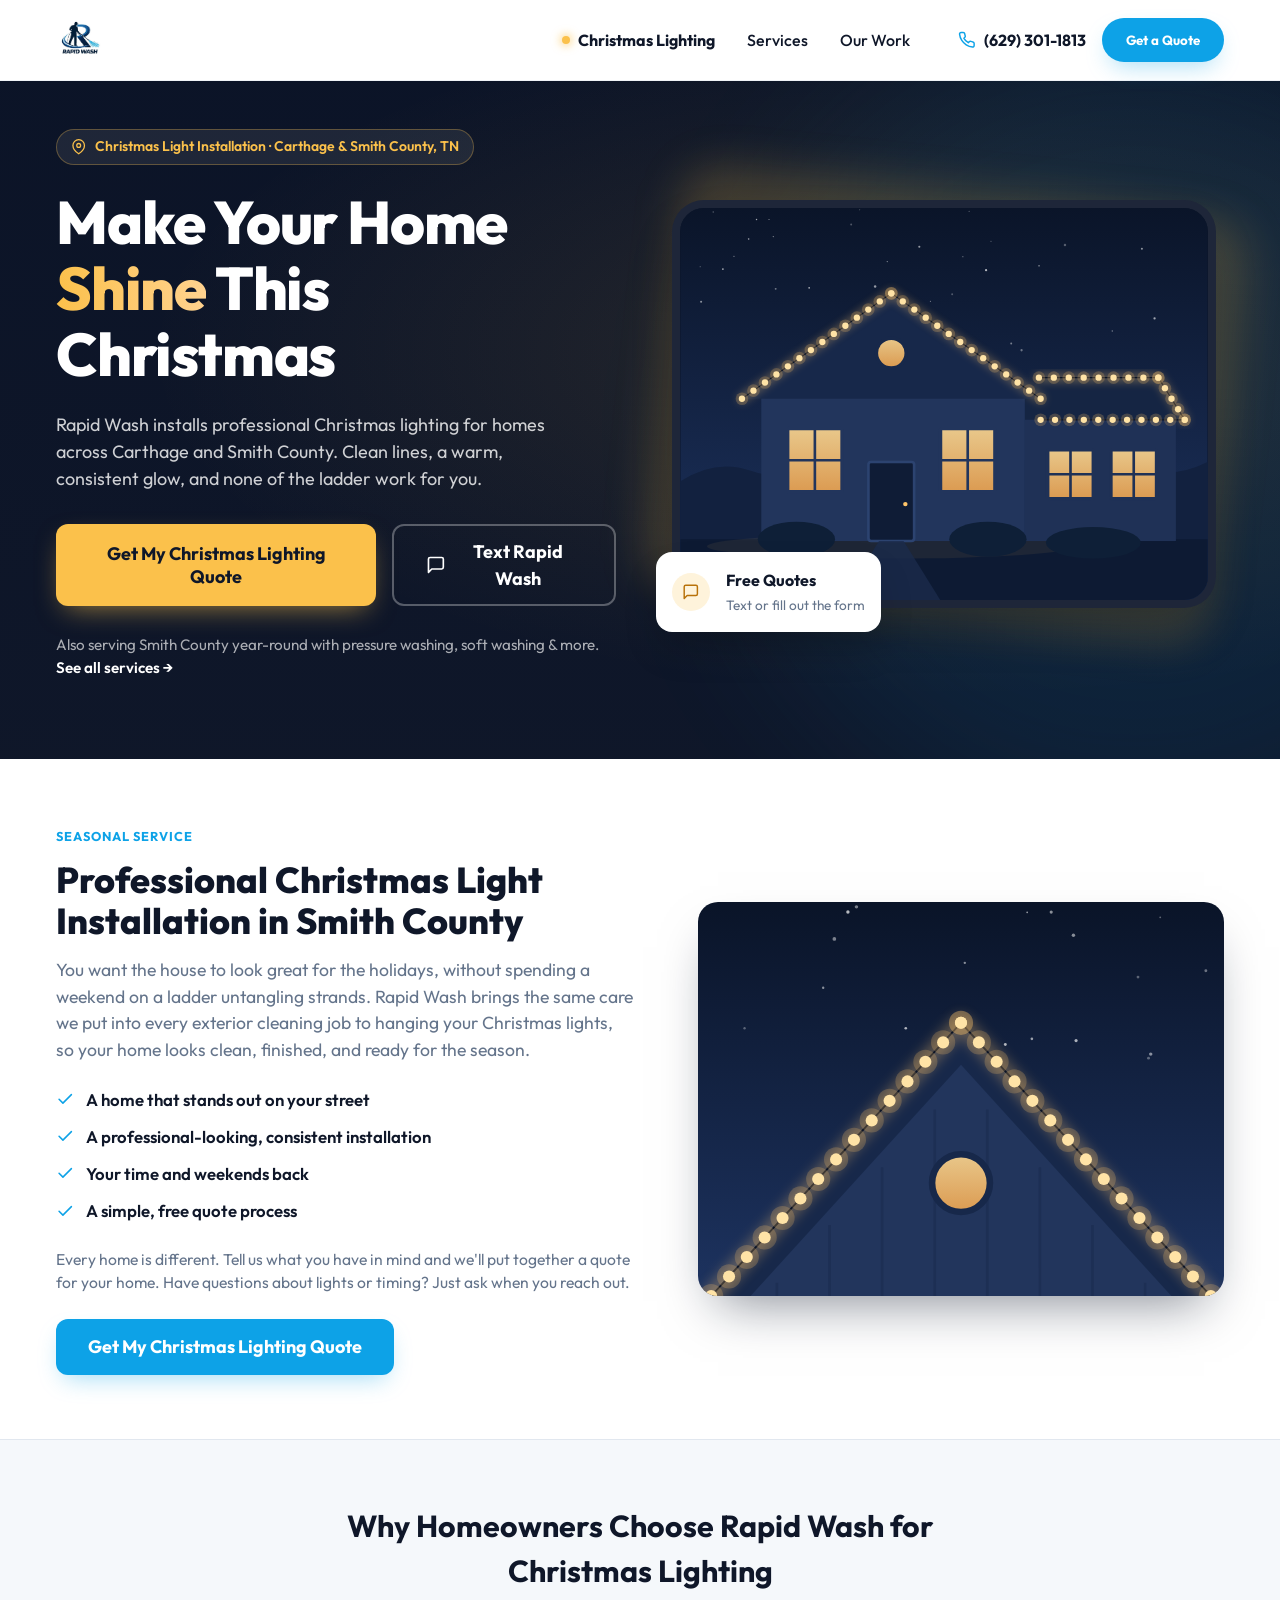
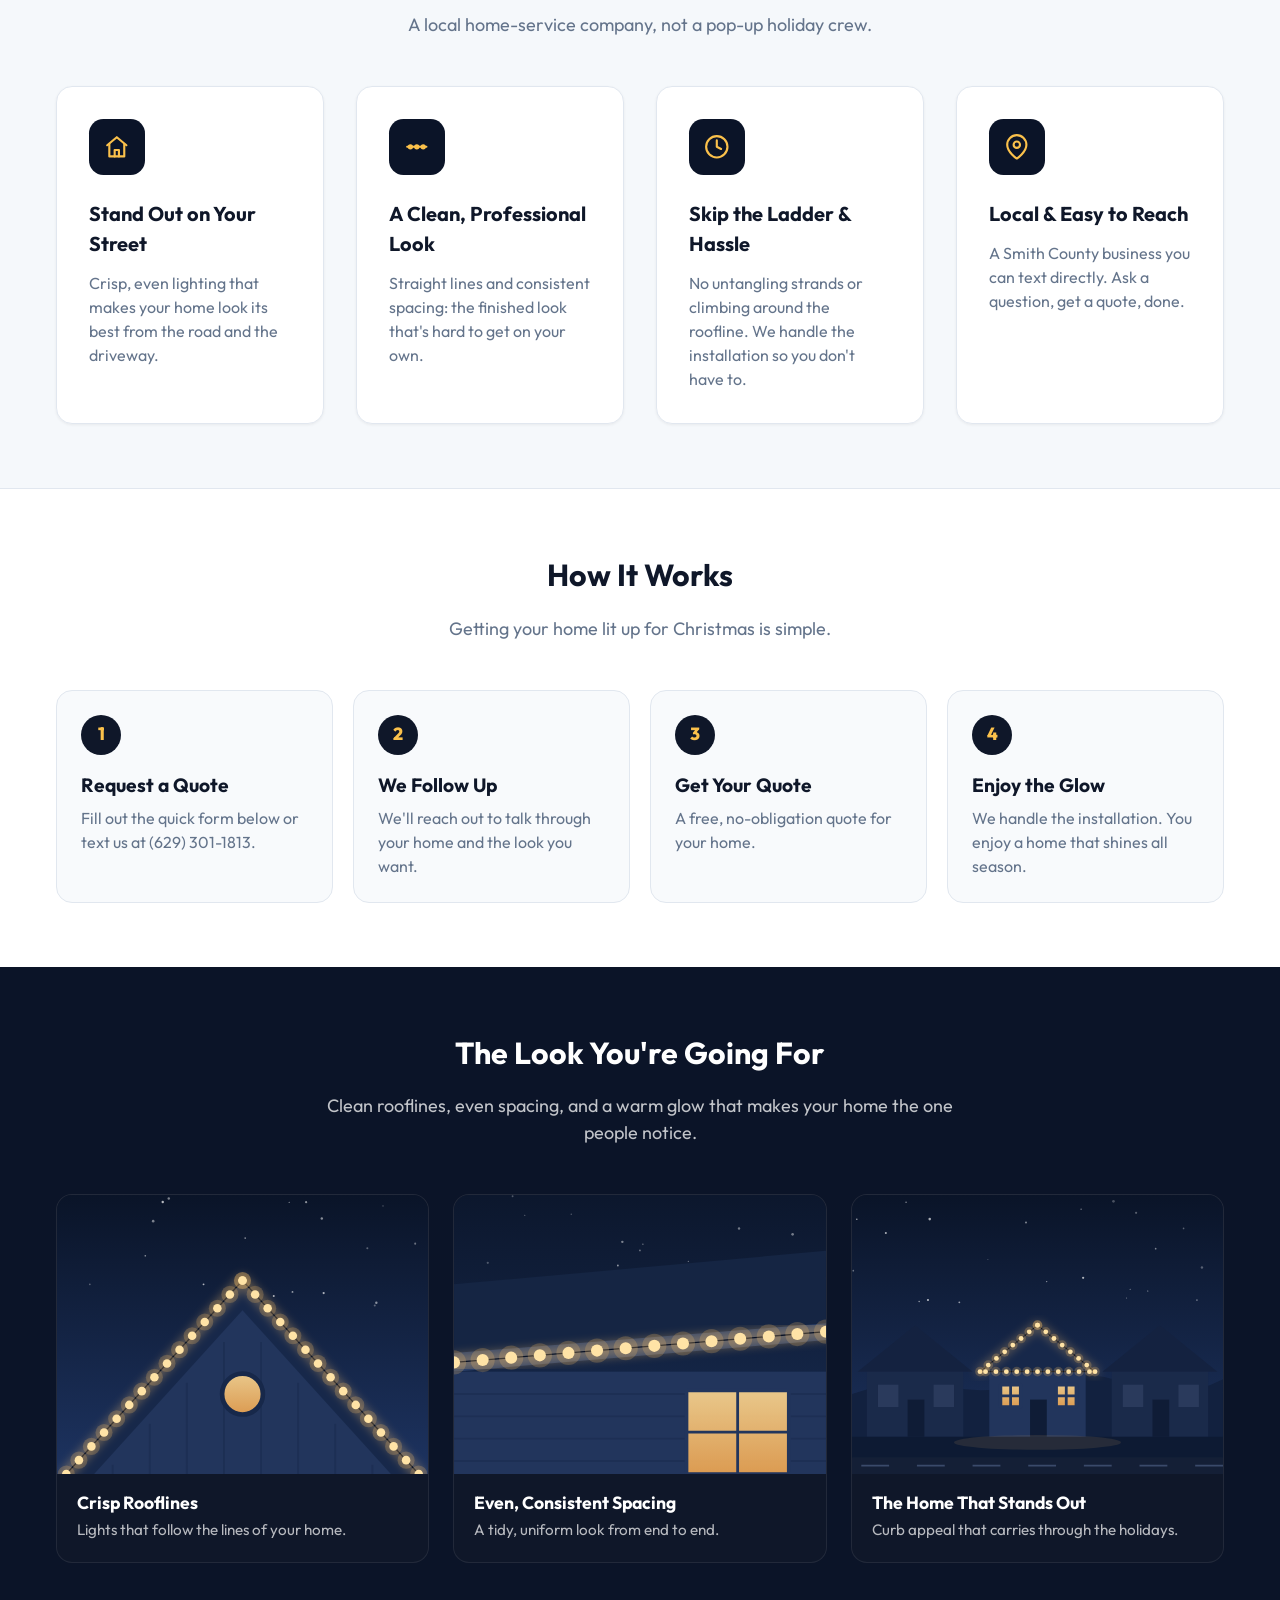
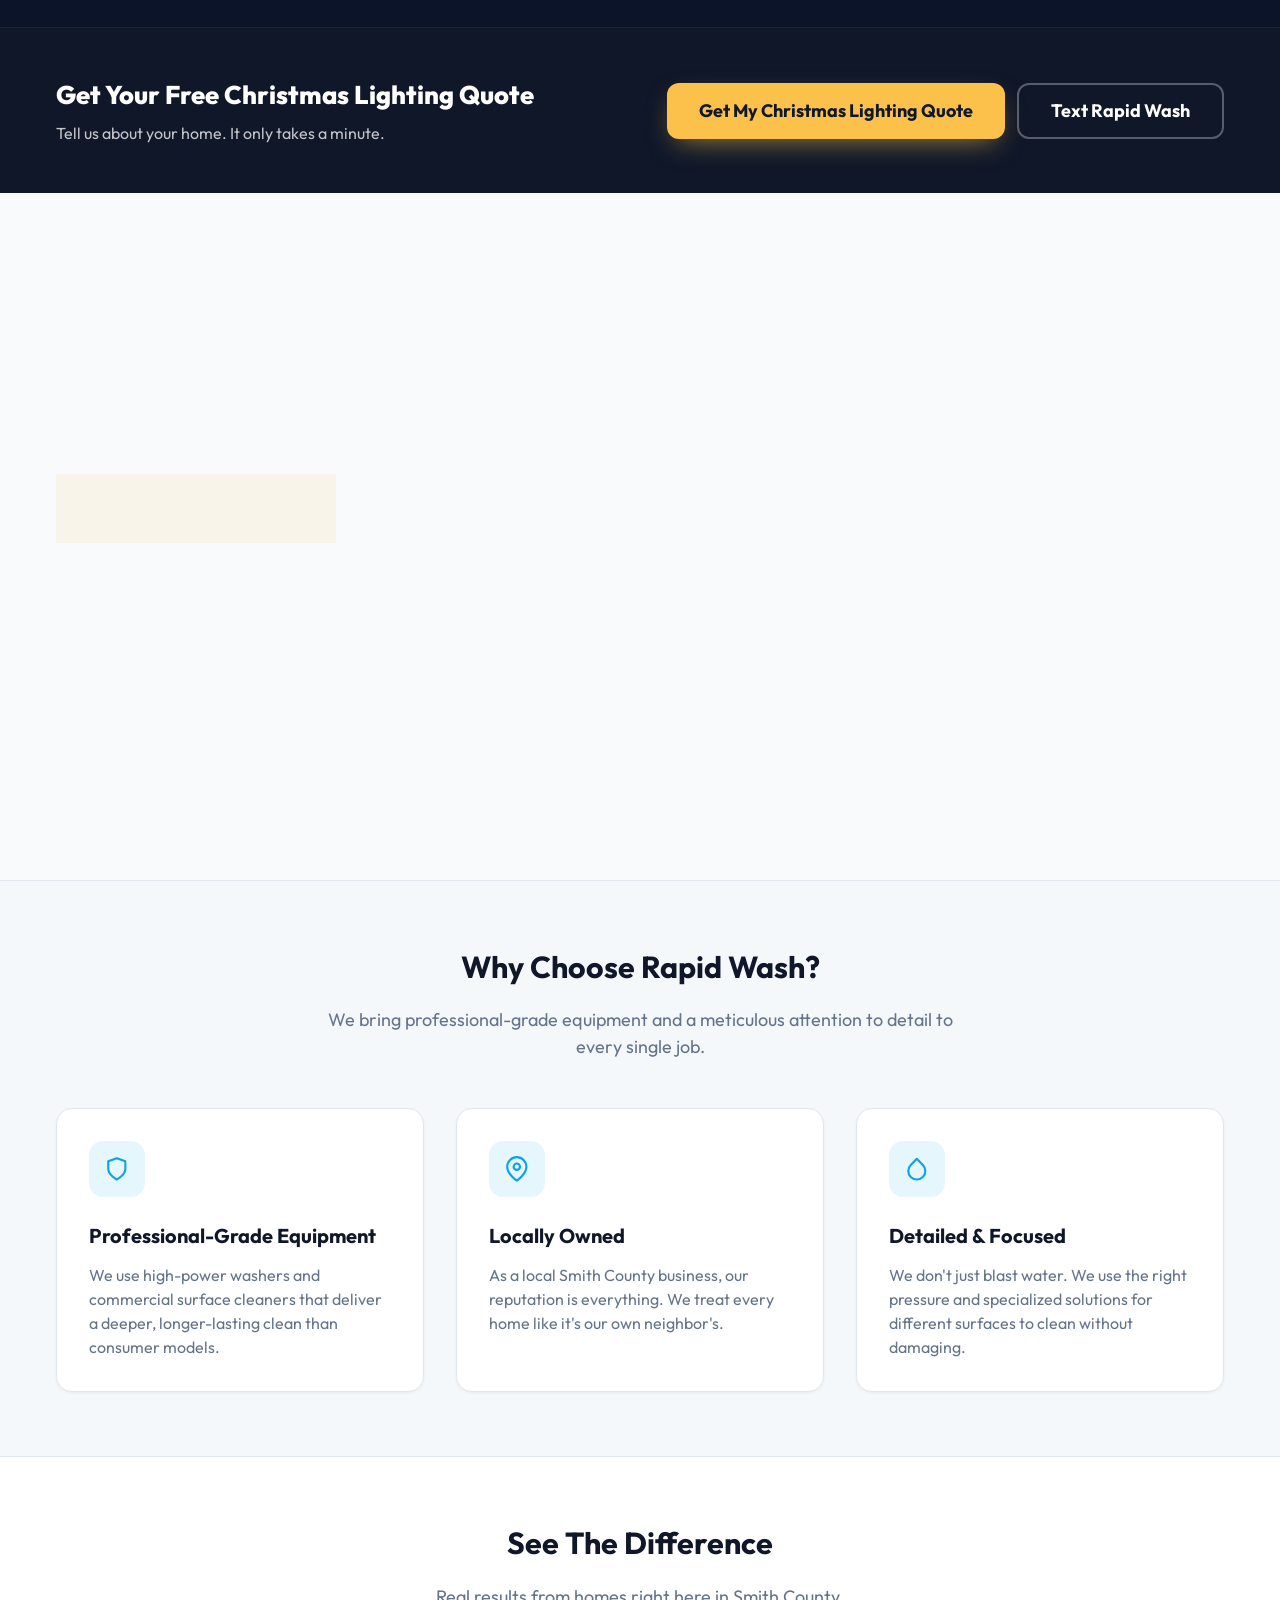
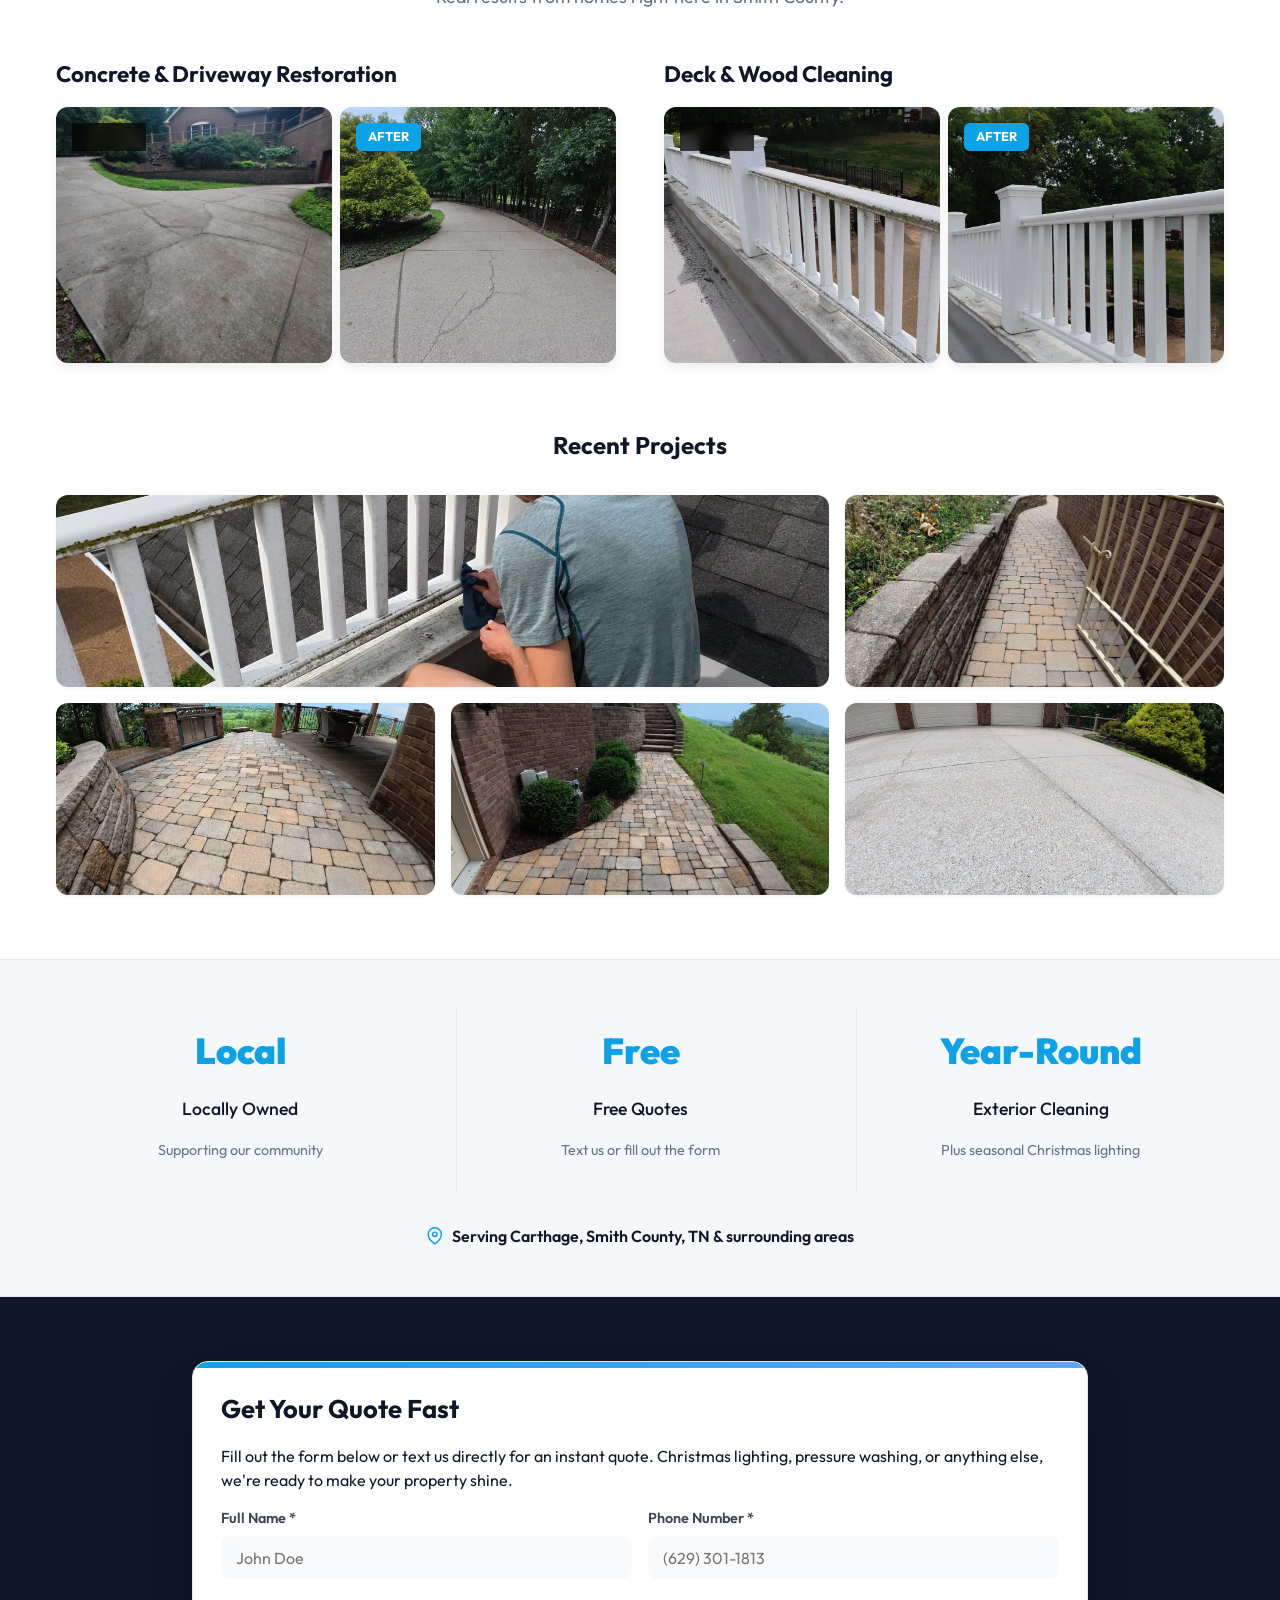
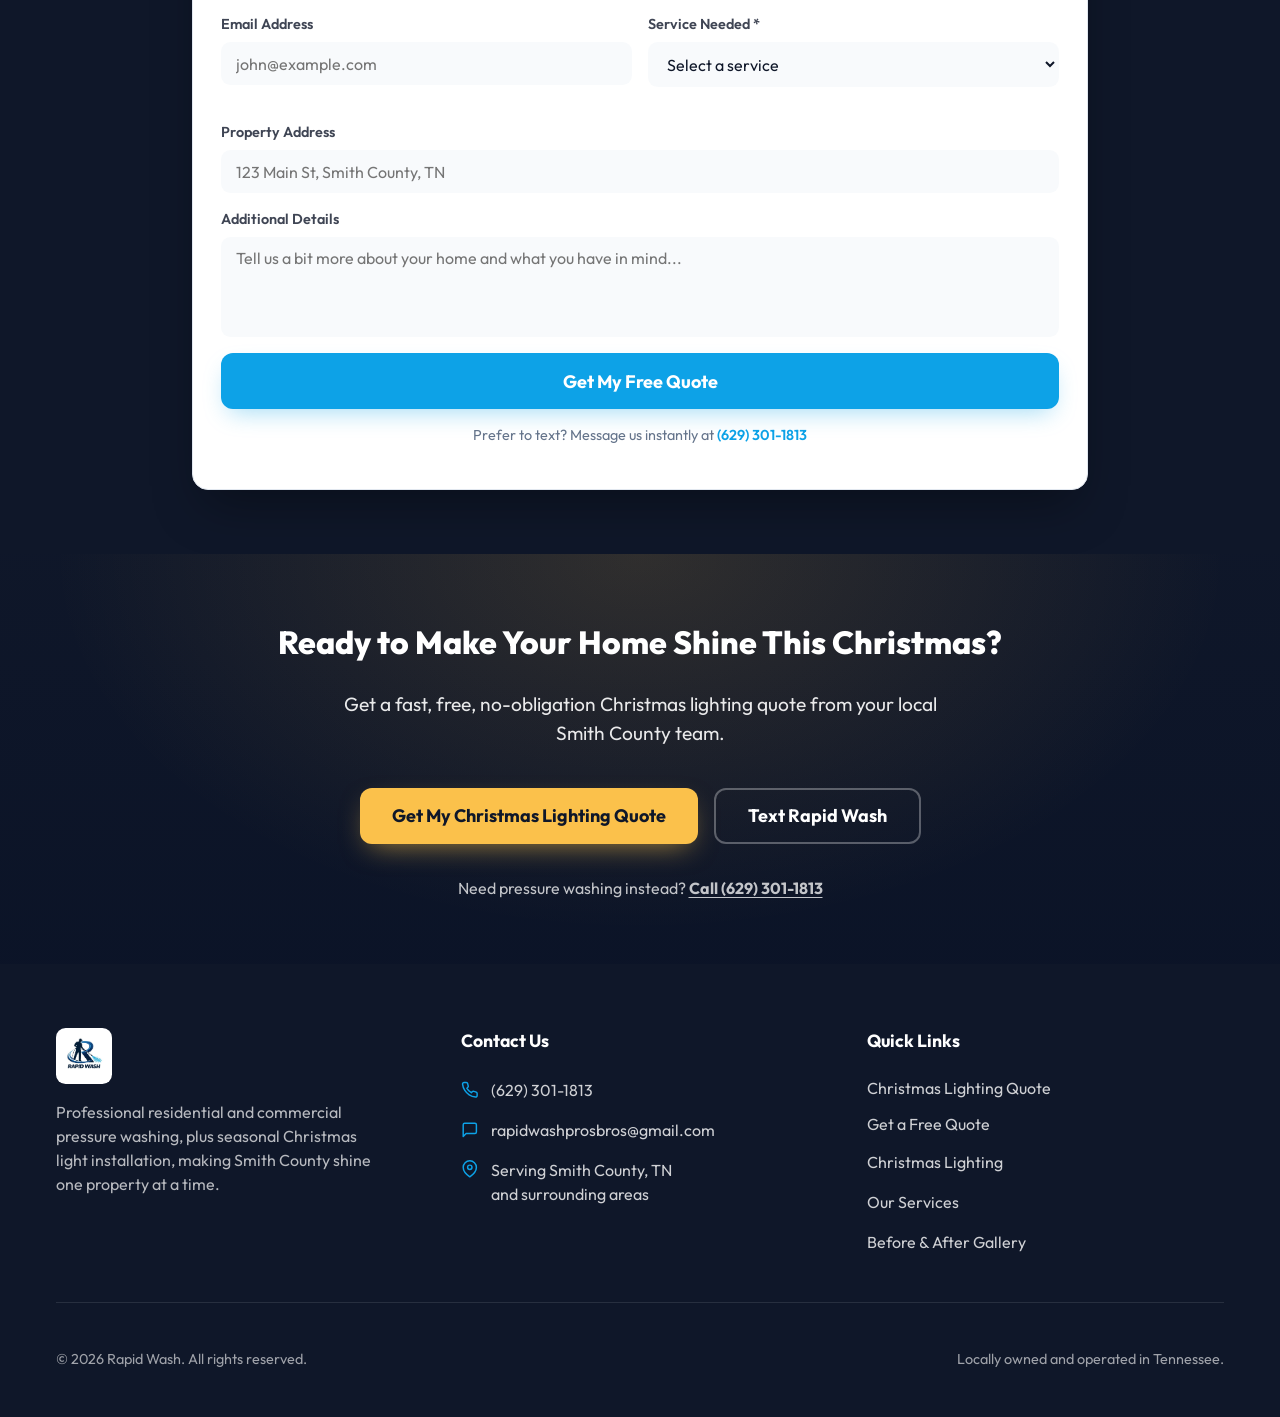
==== index.html @ 38b64492 "Pre-launch pass: remove unverified claims, Christmas share image - Remove placeholder reviews sectio" ====
<!DOCTYPE html>
<html lang="en">
<head>
  <meta charset="UTF-8" />
  <meta name="viewport" content="width=device-width, initial-scale=1.0, maximum-scale=1" />
  <title>Christmas Light Installation in Carthage &amp; Smith County, TN | Rapid Wash</title>
  <meta name="description" content="Professional Christmas light installation for homes in Carthage and Smith County, TN. Get a free Christmas lighting quote from Rapid Wash, your local pressure washing and exterior cleaning company." />
  <meta name="robots" content="index, follow" />
  <meta property="og:title" content="Christmas Light Installation in Carthage &amp; Smith County, TN | Rapid Wash" />
  <meta property="og:description" content="Make your home shine this Christmas. Professional Christmas light installation in Smith County, TN. Get a free quote from Rapid Wash." />
  <meta property="og:type" content="website" />
  <meta property="og:image" content="opengraph.jpg" />
  <meta property="og:image:width" content="1200" />
  <meta property="og:image:height" content="630" />
  <meta property="og:image:alt" content="Rapid Wash: Make Your Home Shine This Christmas. Christmas light installation in Carthage and Smith County, TN." />
  <meta name="twitter:image" content="opengraph.jpg" />
  <meta name="twitter:card" content="summary_large_image" />
  <meta name="twitter:title" content="Christmas Light Installation in Carthage &amp; Smith County, TN | Rapid Wash" />
  <meta name="twitter:description" content="Make your home shine this Christmas. Professional Christmas light installation in Smith County, TN. Get a free quote from Rapid Wash." />
  <link rel="icon" type="image/svg+xml" href="favicon.svg" />
  <link rel="preconnect" href="https://fonts.googleapis.com">
  <link rel="preconnect" href="https://fonts.gstatic.com" crossorigin>
  <link href="https://fonts.googleapis.com/css2?family=Outfit:wght@300;400;500;600;700;800;900&display=swap" rel="stylesheet">
  <link rel="stylesheet" href="styles.css" />
  <script type="application/ld+json">
  {
    "@context": "https://schema.org",
    "@type": "LocalBusiness",
    "name": "Rapid Wash",
    "telephone": "+1-629-301-1813",
    "email": "rapidwashprosbros@gmail.com",
    "image": "assets/logo.jpg",
    "areaServed": [
      { "@type": "City", "name": "Carthage, TN" },
      { "@type": "AdministrativeArea", "name": "Smith County, TN" }
    ],
    "makesOffer": [
      { "@type": "Offer", "itemOffered": { "@type": "Service", "name": "Christmas Light Installation" } },
      { "@type": "Offer", "itemOffered": { "@type": "Service", "name": "Pressure Washing" } },
      { "@type": "Offer", "itemOffered": { "@type": "Service", "name": "Soft Washing" } },
      { "@type": "Offer", "itemOffered": { "@type": "Service", "name": "Window Cleaning" } },
      { "@type": "Offer", "itemOffered": { "@type": "Service", "name": "Gutter Cleaning" } }
    ]
  }
  </script>
</head>
<body>

  <!-- HEADER -->
  <header class="site-header">
    <div class="container">
      <a href="#" class="logo">
        <img src="assets/logo.jpg" alt="Rapid Wash Logo" />
      </a>

      <nav class="desktop-nav">
        <a href="#christmas-lighting" class="nav-seasonal"><span class="glow-dot" aria-hidden="true"></span>Christmas Lighting</a>
        <a href="#services">Services</a>
        <a href="#portfolio">Our Work</a>
        <div class="nav-actions">
          <a href="tel:6293011813" class="nav-phone">
            <svg class="icon" viewBox="0 0 24 24"><path d="M22 16.92v3a2 2 0 0 1-2.18 2 19.79 19.79 0 0 1-8.63-3.07 19.5 19.5 0 0 1-6-6 19.79 19.79 0 0 1-3.07-8.67A2 2 0 0 1 4.11 2h3a2 2 0 0 1 2 1.72c.127.96.361 1.903.7 2.81a2 2 0 0 1-.45 2.11L8.09 9.91a16 16 0 0 0 6 6l1.27-1.27a2 2 0 0 1 2.11-.45c.907.339 1.85.573 2.81.7A2 2 0 0 1 22 16.92z"/></svg>
            <span class="nav-phone-text">(629) 301-1813</span>
          </a>
          <button class="btn btn-primary btn-sm-round" data-scroll-quote>Get a Quote</button>
        </div>
      </nav>

      <button class="menu-toggle" id="menuToggle" aria-label="Toggle menu">
        <svg class="icon" id="menuIconOpen" viewBox="0 0 24 24"><line x1="3" y1="12" x2="21" y2="12"/><line x1="3" y1="6" x2="21" y2="6"/><line x1="3" y1="18" x2="21" y2="18"/></svg>
        <svg class="icon hidden" id="menuIconClose" viewBox="0 0 24 24"><line x1="18" y1="6" x2="6" y2="18"/><line x1="6" y1="6" x2="18" y2="18"/></svg>
      </button>
    </div>

    <div class="mobile-menu" id="mobileMenu">
      <a href="#christmas-lighting" class="nav-seasonal" data-close-menu><span class="glow-dot" aria-hidden="true"></span>Christmas Lighting</a>
      <a href="#services" data-close-menu>Services</a>
      <a href="#portfolio" data-close-menu>Our Work</a>
      <hr />
      <a href="tel:6293011813" class="mobile-phone">
        <svg class="icon" viewBox="0 0 24 24"><path d="M22 16.92v3a2 2 0 0 1-2.18 2 19.79 19.79 0 0 1-8.63-3.07 19.5 19.5 0 0 1-6-6 19.79 19.79 0 0 1-3.07-8.67A2 2 0 0 1 4.11 2h3a2 2 0 0 1 2 1.72c.127.96.361 1.903.7 2.81a2 2 0 0 1-.45 2.11L8.09 9.91a16 16 0 0 0 6 6l1.27-1.27a2 2 0 0 1 2.11-.45c.907.339 1.85.573 2.81.7A2 2 0 0 1 22 16.92z"/></svg>
        (629) 301-1813
      </a>
      <button class="btn btn-primary btn-full btn-lg" data-scroll-quote data-service="Christmas Lighting">Get My Christmas Lighting Quote</button>
      <button class="btn btn-outline btn-full btn-lg" data-scroll-quote>Get a Free Quote</button>
    </div>
  </header>

  <main>
    <!-- 1. HERO (seasonal) -->
    <section class="hero hero-seasonal">
      <div class="container">
        <div class="hero-copy">
          <div class="eyebrow">
            <svg class="icon" viewBox="0 0 24 24"><path d="M21 10c0 7-9 13-9 13s-9-6-9-13a9 9 0 0 1 18 0z"/><circle cx="12" cy="10" r="3"/></svg>
            Christmas Light Installation &middot; Carthage &amp; Smith County, TN
          </div>

          <h1>Make Your Home <span class="accent">Shine</span> This Christmas</h1>

          <p class="hero-sub">
            Rapid Wash installs professional Christmas lighting for homes across Carthage and Smith County. Clean lines, a warm, consistent glow, and none of the ladder work for you.
          </p>

          <div class="hero-actions">
            <button class="btn btn-glow btn-lg" data-scroll-quote data-service="Christmas Lighting">Get My Christmas Lighting Quote</button>
            <a href="sms:6293011813" class="btn btn-ghost-white btn-lg">
              <svg class="icon" viewBox="0 0 24 24"><path d="M21 15a2 2 0 0 1-2 2H7l-4 4V5a2 2 0 0 1 2-2h14a2 2 0 0 1 2 2z"/></svg>
              Text Rapid Wash
            </a>
          </div>

          <p class="hero-also">
            Also serving Smith County year-round with pressure washing, soft washing &amp; more.
            <a href="#services">See all services &rarr;</a>
          </p>
        </div>

        <div class="hero-image-wrap">
          <div class="hero-image-inner">
            <img src="assets/christmas-hero.svg" alt="Illustration of a home at dusk with professionally installed roofline Christmas lights" width="600" height="460" />
            <div class="hero-badge">
              <div class="hero-badge-icon">
                <svg class="icon" viewBox="0 0 24 24"><path d="M21 15a2 2 0 0 1-2 2H7l-4 4V5a2 2 0 0 1 2-2h14a2 2 0 0 1 2 2z"/></svg>
              </div>
              <div>
                <strong>Free Quotes</strong>
                <span>Text or fill out the form</span>
              </div>
            </div>
          </div>
        </div>
      </div>
    </section>

    <!-- 2. CHRISTMAS LIGHTING SERVICE -->
    <section id="christmas-lighting" class="bg-white">
      <div class="container split">
        <div class="split-copy">
          <span class="kicker">Seasonal Service</span>
          <h2>Professional Christmas Light Installation in Smith County</h2>
          <p>
            You want the house to look great for the holidays, without spending a weekend on a ladder untangling strands. Rapid Wash brings the same care we put into every exterior cleaning job to hanging your Christmas lights, so your home looks clean, finished, and ready for the season.
          </p>
          <ul class="check-list">
            <li><svg class="icon" viewBox="0 0 24 24"><polyline points="20 6 9 17 4 12"/></svg>A home that stands out on your street</li>
            <li><svg class="icon" viewBox="0 0 24 24"><polyline points="20 6 9 17 4 12"/></svg>A professional-looking, consistent installation</li>
            <li><svg class="icon" viewBox="0 0 24 24"><polyline points="20 6 9 17 4 12"/></svg>Your time and weekends back</li>
            <li><svg class="icon" viewBox="0 0 24 24"><polyline points="20 6 9 17 4 12"/></svg>A simple, free quote process</li>
          </ul>
          <p class="split-note">
            Every home is different. Tell us what you have in mind and we'll put together a quote for your home. Have questions about lights or timing? Just ask when you reach out.
          </p>
          <div class="split-actions">
            <button class="btn btn-primary btn-lg" data-scroll-quote data-service="Christmas Lighting">Get My Christmas Lighting Quote</button>
          </div>
        </div>
        <div class="split-visual">
          <img src="assets/christmas-roofline.svg" alt="Illustration of a roof gable outlined with straight, evenly spaced Christmas lights" width="400" height="300" loading="lazy" />
        </div>
      </div>
    </section>

    <!-- 3. WHY HOMEOWNERS CHOOSE RAPID WASH -->
    <section class="bg-muted">
      <div class="container">
        <div class="section-header">
          <h2>Why Homeowners Choose Rapid Wash for Christmas Lighting</h2>
          <p>A local home-service company, not a pop-up holiday crew.</p>
        </div>

        <div class="card-grid card-grid-4">
          <div class="feature-card">
            <div class="feature-icon feature-icon-glow">
              <svg class="icon" viewBox="0 0 24 24"><path d="M3 10.5 12 3l9 7.5"/><path d="M5 9.5V21h14V9.5"/><path d="M10 21v-6h4v6"/></svg>
            </div>
            <h3>Stand Out on Your Street</h3>
            <p>Crisp, even lighting that makes your home look its best from the road and the driveway.</p>
          </div>
          <div class="feature-card">
            <div class="feature-icon feature-icon-glow">
              <svg class="icon" viewBox="0 0 24 24"><path d="M3 12h18"/><circle cx="6" cy="12" r="1.5"/><circle cx="12" cy="12" r="1.5"/><circle cx="18" cy="12" r="1.5"/></svg>
            </div>
            <h3>A Clean, Professional Look</h3>
            <p>Straight lines and consistent spacing: the finished look that's hard to get on your own.</p>
          </div>
          <div class="feature-card">
            <div class="feature-icon feature-icon-glow">
              <svg class="icon" viewBox="0 0 24 24"><circle cx="12" cy="12" r="10"/><polyline points="12 6 12 12 16 14"/></svg>
            </div>
            <h3>Skip the Ladder &amp; Hassle</h3>
            <p>No untangling strands or climbing around the roofline. We handle the installation so you don't have to.</p>
          </div>
          <div class="feature-card">
            <div class="feature-icon feature-icon-glow">
              <svg class="icon" viewBox="0 0 24 24"><path d="M21 10c0 7-9 13-9 13s-9-6-9-13a9 9 0 0 1 18 0z"/><circle cx="12" cy="10" r="3"/></svg>
            </div>
            <h3>Local &amp; Easy to Reach</h3>
            <p>A Smith County business you can text directly. Ask a question, get a quote, done.</p>
          </div>
        </div>
      </div>
    </section>

    <!-- 4. PROCESS -->
    <section class="bg-white">
      <div class="container">
        <div class="section-header">
          <h2>How It Works</h2>
          <p>Getting your home lit up for Christmas is simple.</p>
        </div>

        <ol class="steps">
          <li class="step">
            <span class="step-num">1</span>
            <h3>Request a Quote</h3>
            <p>Fill out the quick form below or text us at (629) 301-1813.</p>
          </li>
          <li class="step">
            <span class="step-num">2</span>
            <h3>We Follow Up</h3>
            <p>We'll reach out to talk through your home and the look you want.</p>
          </li>
          <li class="step">
            <span class="step-num">3</span>
            <h3>Get Your Quote</h3>
            <p>A free, no-obligation quote for your home.</p>
          </li>
          <li class="step">
            <span class="step-num">4</span>
            <h3>Enjoy the Glow</h3>
            <p>We handle the installation. You enjoy a home that shines all season.</p>
          </li>
        </ol>
      </div>
    </section>

    <!-- 5. CHRISTMAS LIGHTING VISUALS -->
    <!-- These are illustrations. Swap in real photos of Rapid Wash installs (assets/) once available. -->
    <section class="glow-section">
      <div class="container">
        <div class="section-header">
          <h2>The Look You're Going For</h2>
          <p>Clean rooflines, even spacing, and a warm glow that makes your home the one people notice.</p>
        </div>

        <div class="glow-grid">
          <figure class="glow-tile">
            <img src="assets/christmas-roofline.svg" alt="Illustration of a roof gable outlined with straight Christmas lights" width="400" height="300" loading="lazy" />
            <figcaption><strong>Crisp Rooflines</strong>Lights that follow the lines of your home.</figcaption>
          </figure>
          <figure class="glow-tile">
            <img src="assets/christmas-spacing.svg" alt="Illustration of evenly spaced warm white bulbs along a gutter line" width="400" height="300" loading="lazy" />
            <figcaption><strong>Even, Consistent Spacing</strong>A tidy, uniform look from end to end.</figcaption>
          </figure>
          <figure class="glow-tile">
            <img src="assets/christmas-street.svg" alt="Illustration of a street at night where one home stands out with Christmas lights" width="400" height="300" loading="lazy" />
            <figcaption><strong>The Home That Stands Out</strong>Curb appeal that carries through the holidays.</figcaption>
          </figure>
        </div>
      </div>
    </section>

    <!-- 6. QUOTE CTA -->
    <section class="cta-band">
      <div class="container">
        <div>
          <h2>Get Your Free Christmas Lighting Quote</h2>
          <p>Tell us about your home. It only takes a minute.</p>
        </div>
        <div class="cta-band-actions">
          <button class="btn btn-glow btn-lg" data-scroll-quote data-service="Christmas Lighting">Get My Christmas Lighting Quote</button>
          <a href="sms:6293011813" class="btn btn-ghost-white btn-lg">Text Rapid Wash</a>
        </div>
      </div>
    </section>

    <!-- 7. EXISTING SERVICES -->
    <section id="services" class="services-section">
      <div class="container">
        <div class="section-header">
          <span class="kicker kicker-light">Year-Round</span>
          <h2>Pressure Washing &amp; Exterior Cleaning Services</h2>
          <p>Comprehensive exterior cleaning tailored to your property's needs.</p>
        </div>

        <div class="services-grid">
          <a href="#christmas-lighting" class="service-pill service-pill-seasonal"><span class="glow-dot" aria-hidden="true"></span><span>Christmas Lighting</span></a>
          <div class="service-pill"><svg class="icon" viewBox="0 0 24 24"><path d="M22 11.08V12a10 10 0 1 1-5.93-9.14"/><polyline points="22 4 12 14.01 9 11.01"/></svg><span>Pressure Washing</span></div>
          <div class="service-pill"><svg class="icon" viewBox="0 0 24 24"><path d="M22 11.08V12a10 10 0 1 1-5.93-9.14"/><polyline points="22 4 12 14.01 9 11.01"/></svg><span>Soft Washing</span></div>
          <div class="service-pill"><svg class="icon" viewBox="0 0 24 24"><path d="M22 11.08V12a10 10 0 1 1-5.93-9.14"/><polyline points="22 4 12 14.01 9 11.01"/></svg><span>Window Cleaning</span></div>
          <div class="service-pill"><svg class="icon" viewBox="0 0 24 24"><path d="M22 11.08V12a10 10 0 1 1-5.93-9.14"/><polyline points="22 4 12 14.01 9 11.01"/></svg><span>Sidewalks</span></div>
          <div class="service-pill"><svg class="icon" viewBox="0 0 24 24"><path d="M22 11.08V12a10 10 0 1 1-5.93-9.14"/><polyline points="22 4 12 14.01 9 11.01"/></svg><span>Patios</span></div>
          <div class="service-pill"><svg class="icon" viewBox="0 0 24 24"><path d="M22 11.08V12a10 10 0 1 1-5.93-9.14"/><polyline points="22 4 12 14.01 9 11.01"/></svg><span>Fences</span></div>
          <div class="service-pill"><svg class="icon" viewBox="0 0 24 24"><path d="M22 11.08V12a10 10 0 1 1-5.93-9.14"/><polyline points="22 4 12 14.01 9 11.01"/></svg><span>Gutters</span></div>
          <div class="service-pill"><svg class="icon" viewBox="0 0 24 24"><path d="M22 11.08V12a10 10 0 1 1-5.93-9.14"/><polyline points="22 4 12 14.01 9 11.01"/></svg><span>Driveways</span></div>
        </div>

        <div class="services-cta">
          <button class="btn btn-white btn-lg" data-scroll-quote>Get a Quote for Your Project</button>
        </div>
      </div>
    </section>

    <!-- WHY CHOOSE US (existing) -->
    <section class="bg-muted">
      <div class="container">
        <div class="section-header">
          <h2>Why Choose Rapid Wash?</h2>
          <p>We bring professional-grade equipment and a meticulous attention to detail to every single job.</p>
        </div>

        <div class="card-grid">
          <div class="feature-card">
            <div class="feature-icon">
              <svg class="icon" viewBox="0 0 24 24"><path d="M12 22s8-4 8-10V5l-8-3-8 3v7c0 6 8 10 8 10z"/></svg>
            </div>
            <h3>Professional-Grade Equipment</h3>
            <p>We use high-power washers and commercial surface cleaners that deliver a deeper, longer-lasting clean than consumer models.</p>
          </div>
          <div class="feature-card">
            <div class="feature-icon">
              <svg class="icon" viewBox="0 0 24 24"><path d="M21 10c0 7-9 13-9 13s-9-6-9-13a9 9 0 0 1 18 0z"/><circle cx="12" cy="10" r="3"/></svg>
            </div>
            <h3>Locally Owned</h3>
            <p>As a local Smith County business, our reputation is everything. We treat every home like it's our own neighbor's.</p>
          </div>
          <div class="feature-card">
            <div class="feature-icon">
              <svg class="icon" viewBox="0 0 24 24"><path d="M12 2.69l5.66 5.66a8 8 0 1 1-11.31 0z"/></svg>
            </div>
            <h3>Detailed &amp; Focused</h3>
            <p>We don't just blast water. We use the right pressure and specialized solutions for different surfaces to clean without damaging.</p>
          </div>
        </div>
      </div>
    </section>

    <!-- PORTFOLIO (existing) -->
    <section id="portfolio" class="bg-white">
      <div class="container">
        <div class="section-header">
          <h2>See The Difference</h2>
          <p>Real results from homes right here in Smith County.</p>
        </div>

        <div class="portfolio-pairs">
          <div class="portfolio-pair">
            <h3>Concrete &amp; Driveway Restoration</h3>
            <div class="pair-images">
              <figure>
                <img src="assets/concrete-before.jpg" alt="Dirty concrete before" loading="lazy" />
                <span class="tag tag-before">BEFORE</span>
              </figure>
              <figure>
                <img src="assets/concrete-after.jpg" alt="Clean concrete after" loading="lazy" />
                <span class="tag tag-after">AFTER</span>
              </figure>
            </div>
          </div>

          <div class="portfolio-pair">
            <h3>Deck &amp; Wood Cleaning</h3>
            <div class="pair-images">
              <figure>
                <img src="assets/deck-before.jpg" alt="Dirty deck before" loading="lazy" />
                <span class="tag tag-before">BEFORE</span>
              </figure>
              <figure>
                <img src="assets/deck-after.jpg" alt="Clean deck after" loading="lazy" />
                <span class="tag tag-after">AFTER</span>
              </figure>
            </div>
          </div>
        </div>

        <h3 class="projects-title">Recent Projects</h3>
        <div class="projects-grid">
          <img src="assets/roof-gutters.jpg" alt="Technician cleaning roof" loading="lazy" />
          <img src="assets/patio-clean-1.jpg" alt="Clean patio" loading="lazy" />
          <img src="assets/patio-clean-2.jpg" alt="Clean stone walkway" loading="lazy" />
          <img src="assets/patio-clean-3.jpg" alt="Clean exterior" loading="lazy" />
          <img src="assets/clean-driveway.jpg" alt="Clean driveway" loading="lazy" />
        </div>
      </div>
    </section>

    <!-- 8. TRUST STRIP + SERVICE AREA -->
    <section class="trust-strip bg-muted">
      <div class="container">
        <div class="trust-grid">
          <div class="trust-item">
            <div class="big">Local</div>
            <p class="label">Locally Owned</p>
            <p class="sub">Supporting our community</p>
          </div>
          <div class="trust-item">
            <div class="big">Free</div>
            <p class="label">Free Quotes</p>
            <p class="sub">Text us or fill out the form</p>
          </div>
          <div class="trust-item">
            <div class="big">Year-Round</div>
            <p class="label">Exterior Cleaning</p>
            <p class="sub">Plus seasonal Christmas lighting</p>
          </div>
        </div>
        <p class="service-area">
          <svg class="icon" viewBox="0 0 24 24"><path d="M21 10c0 7-9 13-9 13s-9-6-9-13a9 9 0 0 1 18 0z"/><circle cx="12" cy="10" r="3"/></svg>
          Serving Carthage, Smith County, TN &amp; surrounding areas
        </p>
      </div>
    </section>

    <!-- 9. QUOTE FORM (existing behavior) -->
    <section id="quote" class="quote-section">
      <div class="container">
        <div class="quote-card">

          <form id="quoteForm" novalidate>
            <h3>Get Your Quote Fast</h3>
            <p>Fill out the form below or text us directly for an instant quote. Christmas lighting, pressure washing, or anything else, we're ready to make your property shine.</p>

            <div class="form-grid">
              <div class="form-field">
                <label for="name">Full Name *</label>
                <input type="text" id="name" name="name" placeholder="John Doe" autocomplete="name" required />
                <span class="form-error" data-error-for="name"></span>
              </div>
              <div class="form-field">
                <label for="phone">Phone Number *</label>
                <input type="tel" id="phone" name="phone" placeholder="(629) 301-1813" autocomplete="tel" required />
                <span class="form-error" data-error-for="phone"></span>
              </div>
            </div>

            <div class="form-grid">
              <div class="form-field">
                <label for="email">Email Address</label>
                <input type="email" id="email" name="email" placeholder="john@example.com" autocomplete="email" />
                <span class="form-error" data-error-for="email"></span>
              </div>
              <div class="form-field">
                <label for="service">Service Needed *</label>
                <select id="service" name="service" required>
                  <option value="" disabled selected>Select a service</option>
                  <option>Christmas Lighting</option>
                  <option>Pressure Washing</option>
                  <option>Soft Washing</option>
                  <option>Window Cleaning</option>
                  <option>Sidewalks</option>
                  <option>Patios</option>
                  <option>Fences</option>
                  <option>Gutters</option>
                </select>
                <span class="form-error" data-error-for="service"></span>
              </div>
            </div>

            <div class="form-field" style="margin-bottom: 1rem;">
              <label for="address">Property Address</label>
              <input type="text" id="address" name="address" placeholder="123 Main St, Smith County, TN" autocomplete="street-address" />
            </div>

            <div class="form-field" style="margin-bottom: 1rem;">
              <label for="message">Additional Details</label>
              <textarea id="message" name="message" placeholder="Tell us a bit more about your home and what you have in mind..."></textarea>
            </div>

            <button type="submit" class="btn btn-primary btn-full btn-lg" id="submitBtn">
              Get My Free Quote
            </button>

            <p class="form-note">
              Prefer to text? Message us instantly at <a href="sms:6293011813">(629) 301-1813</a>
            </p>
          </form>

          <div class="quote-success hidden" id="quoteSuccess">
            <div class="quote-success-icon">
              <svg class="icon" viewBox="0 0 24 24"><path d="M22 11.08V12a10 10 0 1 1-5.93-9.14"/><polyline points="22 4 12 14.01 9 11.01"/></svg>
            </div>
            <h3>Quote Request Sent!</h3>
            <p>Thank you for reaching out to Rapid Wash. We have received your details and will get back to you with a quote very soon!</p>
            <button class="btn btn-outline" id="resetFormBtn">Send Another Request</button>
          </div>

        </div>
      </div>
    </section>

    <!-- 10. FINAL CHRISTMAS CTA -->
    <section class="cta-section cta-seasonal">
      <div class="container">
        <h2>Ready to Make Your Home Shine This Christmas?</h2>
        <p>Get a fast, free, no-obligation Christmas lighting quote from your local Smith County team.</p>
        <div class="cta-actions">
          <button class="btn btn-glow btn-lg" data-scroll-quote data-service="Christmas Lighting">Get My Christmas Lighting Quote</button>
          <a href="sms:6293011813" class="btn btn-ghost-white btn-lg">Text Rapid Wash</a>
        </div>
        <p class="cta-sub">Need pressure washing instead? <a href="tel:6293011813">Call (629) 301-1813</a></p>
      </div>
    </section>
  </main>

  <!-- MOBILE STICKY CTA -->
  <div class="mobile-cta" id="mobileCta">
    <button class="btn btn-glow" data-scroll-quote data-service="Christmas Lighting">Get Lighting Quote</button>
    <a href="sms:6293011813" class="btn btn-mobile-text" aria-label="Text Rapid Wash">
      <svg class="icon" viewBox="0 0 24 24"><path d="M21 15a2 2 0 0 1-2 2H7l-4 4V5a2 2 0 0 1 2-2h14a2 2 0 0 1 2 2z"/></svg>
      Text Us
    </a>
  </div>

  <!-- FOOTER -->
  <footer class="site-footer">
    <div class="container">
      <div class="footer-grid">
        <div class="footer-brand">
          <img src="assets/logo.jpg" alt="Rapid Wash Logo" />
          <p>Professional residential and commercial pressure washing, plus seasonal Christmas light installation, making Smith County shine one property at a time.</p>
        </div>

        <div>
          <h4>Contact Us</h4>
          <ul class="footer-list">
            <li>
              <a href="tel:6293011813">
                <svg class="icon" viewBox="0 0 24 24"><path d="M22 16.92v3a2 2 0 0 1-2.18 2 19.79 19.79 0 0 1-8.63-3.07 19.5 19.5 0 0 1-6-6 19.79 19.79 0 0 1-3.07-8.67A2 2 0 0 1 4.11 2h3a2 2 0 0 1 2 1.72c.127.96.361 1.903.7 2.81a2 2 0 0 1-.45 2.11L8.09 9.91a16 16 0 0 0 6 6l1.27-1.27a2 2 0 0 1 2.11-.45c.907.339 1.85.573 2.81.7A2 2 0 0 1 22 16.92z"/></svg>
                (629) 301-1813
              </a>
            </li>
            <li>
              <a href="mailto:rapidwashprosbros@gmail.com">
                <svg class="icon" viewBox="0 0 24 24"><path d="M21 15a2 2 0 0 1-2 2H7l-4 4V5a2 2 0 0 1 2-2h14a2 2 0 0 1 2 2z"/></svg>
                rapidwashprosbros@gmail.com
              </a>
            </li>
            <li>
              <svg class="icon" viewBox="0 0 24 24" style="margin-top: 2px;"><path d="M21 10c0 7-9 13-9 13s-9-6-9-13a9 9 0 0 1 18 0z"/><circle cx="12" cy="10" r="3"/></svg>
              <span>Serving Smith County, TN<br />and surrounding areas</span>
            </li>
          </ul>
        </div>

        <div>
          <h4>Quick Links</h4>
          <ul class="footer-list">
            <li><button data-scroll-quote data-service="Christmas Lighting">Christmas Lighting Quote</button></li>
            <li><button data-scroll-quote>Get a Free Quote</button></li>
            <li><a href="#christmas-lighting">Christmas Lighting</a></li>
            <li><a href="#services">Our Services</a></li>
            <li><a href="#portfolio">Before &amp; After Gallery</a></li>
          </ul>
        </div>
      </div>

      <div class="footer-bottom">
        <p>&copy; <span id="year"></span> Rapid Wash. All rights reserved.</p>
        <p>Locally owned and operated in Tennessee.</p>
      </div>
    </div>
  </footer>

  <script src="script.js"></script>
</body>
</html>
---- styles.css ----
/* ==========================================================================
   Rapid Wash — plain CSS (no build step, no framework)
   ========================================================================== */

:root {
  --background: 210 40% 98%;
  --foreground: 222 47% 11%;
  --border: 214 32% 91%;

  --primary: 199 89% 48%;
  --primary-foreground: 0 0% 100%;

  --secondary: 222 47% 11%;
  --secondary-foreground: 210 40% 98%;

  --muted: 210 40% 96.1%;
  --muted-foreground: 215.4 16.3% 46.9%;

  --destructive: 0 84.2% 60.2%;
  --destructive-foreground: 210 40% 98%;

  /* Seasonal accent: warm white bulb glow (used sparingly) */
  --glow: 40 96% 64%;
  --glow-foreground: 222 47% 11%;
  --night: 222 55% 10%;

  --radius: 0.5rem;
}

* {
  box-sizing: border-box;
}

html {
  scroll-behavior: smooth;
}

body {
  margin: 0;
  font-family: 'Outfit', sans-serif;
  background: hsl(var(--background));
  color: hsl(var(--foreground));
  -webkit-font-smoothing: antialiased;
  line-height: 1.5;
}

img {
  max-width: 100%;
  display: block;
}

a {
  color: inherit;
  text-decoration: none;
}

button {
  font-family: inherit;
}

::selection {
  background: hsl(var(--primary));
  color: white;
}

.container {
  width: 100%;
  max-width: 1200px;
  margin: 0 auto;
  padding: 0 1rem;
}

/* ---------- Buttons ---------- */

.btn {
  display: inline-flex;
  align-items: center;
  justify-content: center;
  gap: 0.5rem;
  border: none;
  border-radius: 0.75rem;
  font-weight: 700;
  cursor: pointer;
  transition: background-color 0.2s ease, box-shadow 0.2s ease, opacity 0.2s ease;
  white-space: nowrap;
}

.btn-primary {
  background: hsl(var(--primary));
  color: white;
  box-shadow: 0 10px 25px -8px hsl(var(--primary) / 0.4);
}

.btn-primary:hover {
  background: hsl(var(--primary) / 0.9);
}

.btn-outline {
  background: transparent;
  border: 2px solid hsl(var(--border));
  color: hsl(var(--foreground));
}

.btn-outline:hover {
  background: hsl(var(--muted));
}

.btn-white {
  background: white;
  color: hsl(var(--primary));
}

.btn-white:hover {
  background: #f3f4f6;
}

.btn-ghost-white {
  background: transparent;
  border: 2px solid rgba(255, 255, 255, 0.3);
  color: white;
}

.btn-ghost-white:hover {
  background: rgba(255, 255, 255, 0.1);
}

.btn-lg {
  height: 3.5rem;
  padding: 0 2rem;
  font-size: 1.125rem;
}

.btn-full {
  width: 100%;
}

.btn-sm-round {
  border-radius: 9999px;
  padding: 0 1.5rem;
  height: 2.75rem;
  font-weight: 700;
}

.icon {
  width: 1.1em;
  height: 1.1em;
  stroke: currentColor;
  fill: none;
  stroke-width: 2;
  stroke-linecap: round;
  stroke-linejoin: round;
  flex-shrink: 0;
}

/* ---------- Header ---------- */

.site-header {
  position: sticky;
  top: 0;
  z-index: 50;
  width: 100%;
  background: rgba(255, 255, 255, 0.9);
  backdrop-filter: blur(10px);
  border-bottom: 1px solid hsl(var(--border) / 0.5);
  box-shadow: 0 1px 2px rgba(0, 0, 0, 0.03);
}

.site-header .container {
  height: 5rem;
  display: flex;
  align-items: center;
  justify-content: space-between;
}

.logo {
  display: flex;
  align-items: center;
  gap: 0.5rem;
  z-index: 50;
}

.logo img {
  height: 3rem;
  width: auto;
  border-radius: 0.4rem;
}

.desktop-nav {
  display: none;
  align-items: center;
  gap: 2rem;
  font-weight: 500;
}

.desktop-nav a:not(.btn):hover {
  color: hsl(var(--primary));
}

.nav-phone {
  display: flex;
  align-items: center;
  gap: 0.5rem;
  font-weight: 700;
}

.nav-phone:hover {
  color: hsl(var(--primary));
}

.nav-phone .icon {
  color: hsl(var(--primary));
}

.nav-actions {
  display: flex;
  align-items: center;
  gap: 1rem;
  margin-left: 1rem;
}

.menu-toggle {
  display: flex;
  background: none;
  border: none;
  padding: 0.5rem;
  z-index: 50;
  cursor: pointer;
}

.menu-toggle .icon {
  width: 1.5rem;
  height: 1.5rem;
}

.mobile-menu {
  display: none;
  position: absolute;
  top: 5rem;
  left: 0;
  width: 100%;
  background: white;
  border-bottom: 1px solid hsl(var(--border));
  box-shadow: 0 10px 20px rgba(0, 0, 0, 0.08);
  padding: 1rem;
  flex-direction: column;
  gap: 1rem;
}

.mobile-menu.open {
  display: flex;
}

.mobile-menu a {
  font-size: 1.125rem;
  font-weight: 500;
  padding: 0.5rem;
}

.mobile-menu hr {
  margin: 0.5rem 0;
  border: none;
  border-top: 1px solid hsl(var(--border));
}

.mobile-phone {
  display: flex;
  align-items: center;
  gap: 0.5rem;
  font-size: 1.125rem;
  font-weight: 700;
  padding: 0.5rem;
  color: hsl(var(--primary));
}

/* ---------- Hero ---------- */

.hero {
  position: relative;
  padding: 3rem 0 5rem;
  overflow: hidden;
}

.hero::before {
  content: "";
  position: absolute;
  inset: 0;
  background: linear-gradient(135deg, hsl(var(--secondary) / 0.05), hsl(var(--primary) / 0.05));
  z-index: 0;
}

.hero::after {
  content: "";
  position: absolute;
  top: -3rem;
  right: -20%;
  width: 800px;
  height: 800px;
  background: hsl(var(--primary) / 0.1);
  border-radius: 50%;
  filter: blur(80px);
  opacity: 0.7;
  pointer-events: none;
  z-index: 0;
}

.hero .container {
  position: relative;
  z-index: 1;
  display: grid;
  gap: 3rem;
  align-items: center;
}

.hero-copy {
  max-width: 42rem;
  opacity: 0;
  transform: translateY(20px);
  animation: fadeInUp 0.6s ease-out forwards;
}

.eyebrow {
  display: inline-flex;
  align-items: center;
  gap: 0.5rem;
  padding: 0.4rem 0.9rem;
  border-radius: 9999px;
  background: hsl(var(--primary) / 0.1);
  color: hsl(var(--primary));
  font-weight: 600;
  font-size: 0.875rem;
  border: 1px solid hsl(var(--primary) / 0.2);
  margin-bottom: 1.5rem;
}

.hero h1 {
  font-size: 2.75rem;
  font-weight: 800;
  color: hsl(var(--secondary));
  line-height: 1.1;
  letter-spacing: -0.02em;
  margin: 0 0 1.5rem;
}

.hero h1 .accent {
  background: linear-gradient(90deg, hsl(var(--primary)), #2563eb);
  -webkit-background-clip: text;
  background-clip: text;
  color: transparent;
}

.hero-sub {
  font-size: 1.125rem;
  color: hsl(var(--muted-foreground));
  margin: 0 0 2rem;
  max-width: 32rem;
}

.hero-actions {
  display: flex;
  flex-direction: column;
  gap: 1rem;
}

.hero-image-wrap {
  position: relative;
  display: flex;
  align-items: center;
  justify-content: center;
  opacity: 0;
  animation: fadeIn 0.8s ease-out 0.2s forwards;
}

.hero-image-inner {
  position: relative;
  width: 100%;
  max-width: 26rem;
  margin: 0 auto;
}

.hero-image-inner::before {
  content: "";
  position: absolute;
  inset: 0;
  background: hsl(var(--primary) / 0.2);
  border-radius: 2.5rem;
  transform: rotate(6deg) scale(1.05);
  filter: blur(20px);
}

.hero-image-inner img {
  position: relative;
  z-index: 1;
  width: 100%;
  height: auto;
  aspect-ratio: 4 / 3;
  object-fit: cover;
  border-radius: 2rem;
  box-shadow: 0 25px 50px -12px rgba(0, 0, 0, 0.3);
  border: 8px solid white;
}

.hero-badge {
  position: absolute;
  bottom: -1.5rem;
  left: -1rem;
  z-index: 2;
  background: white;
  padding: 1rem;
  border-radius: 1rem;
  box-shadow: 0 20px 35px rgba(0, 0, 0, 0.12);
  display: flex;
  align-items: center;
  gap: 1rem;
}

.hero-badge-icon {
  background: #dcfce7;
  color: #16a34a;
  padding: 0.65rem;
  border-radius: 9999px;
  display: flex;
}

.hero-badge strong {
  display: block;
  font-weight: 700;
}

.hero-badge span {
  font-size: 0.85rem;
  color: hsl(var(--muted-foreground));
}

@keyframes fadeInUp {
  from { opacity: 0; transform: translateY(30px); }
  to { opacity: 1; transform: translateY(0); }
}

@keyframes fadeIn {
  from { opacity: 0; }
  to { opacity: 1; }
}

/* ---------- Section basics ---------- */

section {
  padding: 4rem 0;
}

.section-header {
  text-align: center;
  max-width: 40rem;
  margin: 0 auto 3rem;
}

.section-header h2 {
  font-size: 1.9rem;
  font-weight: 700;
  margin: 0 0 1rem;
}

.section-header p {
  font-size: 1.125rem;
  color: hsl(var(--muted-foreground));
  margin: 0;
}

.bg-muted {
  background: hsl(var(--muted) / 0.4);
  border-top: 1px solid hsl(var(--border));
  border-bottom: 1px solid hsl(var(--border));
}

.bg-white {
  background: white;
}

/* ---------- Quote section ---------- */

.quote-section {
  background: hsl(var(--secondary));
  color: hsl(var(--secondary-foreground));
}

.quote-card {
  max-width: 56rem;
  margin: 0 auto;
  background: white;
  color: hsl(var(--foreground));
  border-radius: 1rem;
  padding: 1.75rem;
  box-shadow: 0 25px 50px -12px rgba(0, 0, 0, 0.35);
  border: 1px solid hsl(var(--border));
  position: relative;
  overflow: hidden;
}

.quote-card::before {
  content: "";
  position: absolute;
  top: 0;
  left: 0;
  width: 100%;
  height: 6px;
  background: linear-gradient(90deg, hsl(var(--primary)), #60a5fa);
}

.quote-card h3 {
  font-size: 1.6rem;
  font-weight: 700;
  margin: 0 0 0.5rem;
}

.quote-card > p {
  color: hsl(var(--muted-foreground));
  margin: 0 0 1.5rem;
}

.form-grid {
  display: grid;
  grid-template-columns: 1fr;
  gap: 1rem;
  margin-bottom: 1rem;
}

.form-field {
  display: flex;
  flex-direction: column;
  gap: 0.4rem;
}

.form-field label {
  font-weight: 600;
  font-size: 0.9rem;
  color: hsl(var(--foreground) / 0.8);
}

.form-field input,
.form-field select,
.form-field textarea {
  font-family: inherit;
  font-size: 1rem;
  padding: 0.65rem 0.85rem;
  border-radius: 0.6rem;
  border: 1px solid transparent;
  background: hsl(var(--muted) / 0.5);
  color: hsl(var(--foreground));
  transition: background-color 0.2s ease, border-color 0.2s ease;
}

.form-field input:focus,
.form-field select:focus,
.form-field textarea:focus {
  outline: none;
  background: white;
  border-color: hsl(var(--primary));
}

.form-field textarea {
  resize: none;
  min-height: 100px;
}

.form-error {
  font-size: 0.8rem;
  color: hsl(var(--destructive));
  min-height: 1em;
}

.form-note {
  text-align: center;
  font-size: 0.9rem;
  color: hsl(var(--muted-foreground));
  margin-top: 1rem;
}

.form-note a {
  font-weight: 600;
  color: hsl(var(--primary));
}

.form-note a:hover {
  text-decoration: underline;
}

.quote-success {
  text-align: center;
  display: flex;
  flex-direction: column;
  align-items: center;
  justify-content: center;
  gap: 1rem;
  min-height: 320px;
}

.quote-success-icon {
  width: 4rem;
  height: 4rem;
  border-radius: 9999px;
  background: hsl(var(--primary) / 0.1);
  color: hsl(var(--primary));
  display: flex;
  align-items: center;
  justify-content: center;
}

.quote-success h3 {
  font-size: 1.5rem;
}

.quote-success p {
  color: hsl(var(--muted-foreground));
  max-width: 24rem;
}

.hidden {
  display: none !important;
}

/* ---------- Trust strip ---------- */

.trust-strip {
  padding: 3rem 0;
}

.trust-grid {
  display: grid;
  grid-template-columns: 1fr;
  text-align: center;
  gap: 2rem;
}

.trust-item {
  padding: 1rem;
}

.trust-item .big {
  font-size: 2.25rem;
  font-weight: 900;
  color: hsl(var(--primary));
  margin-bottom: 0.4rem;
}

.trust-item .label {
  font-size: 1.1rem;
  font-weight: 500;
}

.trust-item .sub {
  font-size: 0.9rem;
  color: hsl(var(--muted-foreground));
}

/* ---------- Why choose us / cards ---------- */

.card-grid {
  display: grid;
  grid-template-columns: 1fr;
  gap: 2rem;
}

.feature-card {
  background: white;
  padding: 2rem;
  border-radius: 1rem;
  box-shadow: 0 1px 3px rgba(0, 0, 0, 0.06);
  border: 1px solid hsl(var(--border));
  transition: box-shadow 0.2s ease;
}

.feature-card:hover {
  box-shadow: 0 6px 16px rgba(0, 0, 0, 0.08);
}

.feature-icon {
  width: 3.5rem;
  height: 3.5rem;
  border-radius: 0.9rem;
  background: hsl(var(--primary) / 0.1);
  color: hsl(var(--primary));
  display: flex;
  align-items: center;
  justify-content: center;
  margin-bottom: 1.5rem;
}

.feature-icon .icon {
  width: 1.6rem;
  height: 1.6rem;
}

.feature-card h3 {
  font-size: 1.25rem;
  font-weight: 700;
  margin: 0 0 0.75rem;
}

.feature-card p {
  color: hsl(var(--muted-foreground));
  margin: 0;
}

/* ---------- Services ---------- */

.services-section {
  background: hsl(var(--secondary));
  color: white;
  position: relative;
  overflow: hidden;
}

.services-section::before {
  content: "";
  position: absolute;
  inset: 0;
  background: url('https://images.unsplash.com/photo-1621293954908-907159247fc8?q=80&w=2070&auto=format&fit=crop') center/cover;
  opacity: 0.1;
  mix-blend-mode: overlay;
}

.services-section .container {
  position: relative;
  z-index: 1;
}

.services-section .section-header p {
  color: rgba(255, 255, 255, 0.8);
}

.services-grid {
  display: grid;
  grid-template-columns: repeat(2, 1fr);
  gap: 1rem;
}

.service-pill {
  background: rgba(255, 255, 255, 0.1);
  border: 1px solid rgba(255, 255, 255, 0.1);
  backdrop-filter: blur(6px);
  padding: 1.25rem;
  border-radius: 0.75rem;
  display: flex;
  align-items: center;
  gap: 1rem;
  transition: background-color 0.2s ease;
}

.service-pill:hover {
  background: rgba(255, 255, 255, 0.2);
}

.service-pill .icon {
  color: hsl(var(--primary));
  width: 1.5rem;
  height: 1.5rem;
}

.service-pill span {
  font-weight: 600;
  font-size: 1.1rem;
}

.services-cta {
  margin-top: 3rem;
  text-align: center;
}

/* ---------- Portfolio ---------- */

.portfolio-pairs {
  display: grid;
  grid-template-columns: 1fr;
  gap: 3rem;
  margin-bottom: 4rem;
}

.portfolio-pair h3 {
  font-size: 1.4rem;
  font-weight: 700;
  margin: 0 0 1rem;
}

.pair-images {
  display: grid;
  grid-template-columns: 1fr 1fr;
  gap: 0.5rem;
}

.pair-images figure {
  position: relative;
  margin: 0;
  border-radius: 0.75rem;
  overflow: hidden;
  box-shadow: 0 4px 10px rgba(0, 0, 0, 0.08);
}

.pair-images img {
  width: 100%;
  height: 16rem;
  object-fit: cover;
}

.tag {
  position: absolute;
  top: 1rem;
  left: 1rem;
  padding: 0.25rem 0.75rem;
  border-radius: 0.35rem;
  font-size: 0.8rem;
  font-weight: 700;
  color: white;
}

.tag-before {
  background: rgba(0, 0, 0, 0.7);
  backdrop-filter: blur(6px);
}

.tag-after {
  background: hsl(var(--primary));
  box-shadow: 0 4px 10px rgba(0, 0, 0, 0.2);
}

.projects-title {
  text-align: center;
  font-size: 1.5rem;
  font-weight: 700;
  margin-bottom: 2rem;
}

.projects-grid {
  display: grid;
  grid-template-columns: repeat(2, 1fr);
  gap: 1rem;
}

.projects-grid img {
  width: 100%;
  height: 12rem;
  object-fit: cover;
  border-radius: 0.75rem;
  box-shadow: 0 1px 3px rgba(0, 0, 0, 0.06);
  transition: box-shadow 0.2s ease;
}

.projects-grid img:first-child {
  grid-column: span 2;
}

.projects-grid img:hover {
  box-shadow: 0 6px 16px rgba(0, 0, 0, 0.1);
}

/* ---------- Bottom CTA ---------- */

.cta-section {
  background: hsl(var(--primary));
  color: white;
  text-align: center;
  position: relative;
  overflow: hidden;
}

.cta-section::before {
  content: "";
  position: absolute;
  inset: 0;
  background: rgba(0, 0, 0, 0.1);
}

.cta-section .container {
  position: relative;
  z-index: 1;
}

.cta-section h2 {
  font-size: 2rem;
  font-weight: 800;
  margin: 0 0 1.5rem;
}

.cta-section p {
  font-size: 1.2rem;
  opacity: 0.9;
  max-width: 40rem;
  margin: 0 auto 2.5rem;
}

.cta-actions {
  display: flex;
  flex-direction: column;
  gap: 1rem;
  justify-content: center;
}

/* ---------- Footer ---------- */

.site-footer {
  background: hsl(var(--secondary));
  color: white;
  padding: 4rem 0 2rem;
}

.footer-grid {
  display: grid;
  grid-template-columns: 1fr;
  gap: 3rem;
  margin-bottom: 3rem;
}

.footer-brand img {
  height: 3.5rem;
  width: auto;
  background: white;
  padding: 0.35rem;
  border-radius: 0.6rem;
  margin-bottom: 1rem;
}

.footer-brand p {
  color: rgba(255, 255, 255, 0.7);
  max-width: 20rem;
}

.site-footer h4 {
  font-size: 1.1rem;
  font-weight: 700;
  margin: 0 0 1.5rem;
}

.footer-list {
  list-style: none;
  margin: 0;
  padding: 0;
  display: flex;
  flex-direction: column;
  gap: 1rem;
  color: rgba(255, 255, 255, 0.8);
}

.footer-list li {
  display: flex;
  align-items: flex-start;
  gap: 0.75rem;
}

.footer-list a,
.footer-list button {
  display: flex;
  align-items: center;
  gap: 0.75rem;
  background: none;
  border: none;
  color: inherit;
  font-size: 1rem;
  cursor: pointer;
  padding: 0;
}

.footer-list a:hover,
.footer-list button:hover {
  color: white;
}

.footer-list .icon {
  color: hsl(var(--primary));
  flex-shrink: 0;
}

.footer-bottom {
  border-top: 1px solid rgba(255, 255, 255, 0.1);
  padding-top: 2rem;
  display: flex;
  flex-direction: column;
  gap: 0.75rem;
  align-items: center;
  text-align: center;
  font-size: 0.9rem;
  color: rgba(255, 255, 255, 0.6);
}

/* ==========================================================================
   Christmas 2026 seasonal layer
   ========================================================================== */

[id] {
  scroll-margin-top: 5rem;
}

.btn-glow {
  background: hsl(var(--glow));
  color: hsl(var(--glow-foreground));
  box-shadow: 0 10px 28px -10px hsl(var(--glow) / 0.65);
}

.btn-glow:hover {
  background: hsl(40 96% 70%);
}

.btn:focus-visible {
  outline: 3px solid hsl(var(--glow));
  outline-offset: 2px;
}

.glow-dot {
  display: inline-block;
  width: 0.5rem;
  height: 0.5rem;
  border-radius: 50%;
  background: hsl(var(--glow));
  box-shadow: 0 0 8px 2px hsl(var(--glow) / 0.6);
  flex-shrink: 0;
}

.nav-seasonal {
  display: inline-flex;
  align-items: center;
  gap: 0.5rem;
  font-weight: 700;
}

.kicker {
  display: inline-block;
  font-size: 0.8rem;
  font-weight: 700;
  letter-spacing: 0.08em;
  text-transform: uppercase;
  color: hsl(var(--primary));
  margin-bottom: 0.75rem;
}

.kicker-light {
  color: hsl(var(--glow));
}

/* ---------- Seasonal hero ---------- */

.hero-seasonal {
  background: linear-gradient(180deg, hsl(var(--night)), hsl(var(--secondary)));
  color: white;
}

.hero-seasonal::before {
  background: radial-gradient(ellipse at 75% 40%, hsl(var(--glow) / 0.12), transparent 60%);
}

.hero-seasonal::after {
  background: hsl(var(--primary) / 0.18);
  opacity: 0.5;
}

.hero-seasonal .eyebrow {
  background: rgba(255, 255, 255, 0.08);
  color: hsl(var(--glow));
  border-color: hsl(var(--glow) / 0.3);
}

.hero-seasonal h1 {
  color: white;
}

.hero-seasonal h1 .accent {
  background: linear-gradient(90deg, hsl(var(--glow)), hsl(36 100% 78%));
  -webkit-background-clip: text;
  background-clip: text;
  color: transparent;
}

.hero-seasonal .hero-sub {
  color: rgba(255, 255, 255, 0.8);
}

.hero-also {
  margin: 1.75rem 0 0;
  font-size: 0.95rem;
  color: rgba(255, 255, 255, 0.65);
}

.hero-also a {
  color: white;
  font-weight: 600;
  white-space: nowrap;
}

.hero-also a:hover {
  color: hsl(var(--glow));
}

.hero-seasonal .hero-image-inner::before {
  background: hsl(var(--glow) / 0.18);
}

.hero-seasonal .hero-image-inner img {
  border-color: rgba(255, 255, 255, 0.08);
  background: hsl(var(--night));
}

.hero-seasonal .hero-badge-icon {
  background: hsl(var(--glow) / 0.2);
  color: hsl(36 90% 38%);
}

.hero-seasonal .hero-badge {
  color: hsl(var(--foreground));
}

/* ---------- Split layout (Christmas lighting service) ---------- */

.split {
  display: grid;
  gap: 2.5rem;
  align-items: center;
}

.split-copy h2 {
  font-size: 1.9rem;
  font-weight: 800;
  line-height: 1.15;
  margin: 0 0 1rem;
}

.split-copy > p {
  font-size: 1.1rem;
  color: hsl(var(--muted-foreground));
  margin: 0 0 1.5rem;
}

.split-copy .split-note {
  font-size: 0.98rem;
  margin-top: 1.5rem;
}

.check-list {
  list-style: none;
  margin: 0;
  padding: 0;
  display: grid;
  gap: 0.75rem;
}

.check-list li {
  display: flex;
  align-items: flex-start;
  gap: 0.75rem;
  font-weight: 600;
  font-size: 1.05rem;
}

.check-list .icon {
  color: hsl(var(--primary));
  margin-top: 0.2rem;
}

.split-actions .btn {
  width: 100%;
}

.split-visual img {
  width: 100%;
  height: auto;
  border-radius: 1.25rem;
  box-shadow: 0 25px 50px -20px rgba(10, 20, 40, 0.5);
}

/* ---------- Feature cards (seasonal) ---------- */

.feature-icon-glow {
  background: hsl(var(--night));
  color: hsl(var(--glow));
}

/* ---------- Process steps ---------- */

.steps {
  list-style: none;
  margin: 0;
  padding: 0;
  display: grid;
  gap: 1.25rem;
  counter-reset: none;
}

.step {
  position: relative;
  padding: 1.5rem;
  border-radius: 1rem;
  border: 1px solid hsl(var(--border));
  background: hsl(var(--background));
}

.step-num {
  display: inline-flex;
  align-items: center;
  justify-content: center;
  width: 2.5rem;
  height: 2.5rem;
  border-radius: 50%;
  background: hsl(var(--secondary));
  color: hsl(var(--glow));
  font-weight: 800;
  font-size: 1.1rem;
  margin-bottom: 1rem;
}

.step h3 {
  font-size: 1.2rem;
  font-weight: 700;
  margin: 0 0 0.4rem;
}

.step p {
  margin: 0;
  color: hsl(var(--muted-foreground));
}

/* ---------- Visual / gallery section ---------- */

.glow-section {
  background: hsl(var(--night));
  color: white;
}

.glow-section .section-header p {
  color: rgba(255, 255, 255, 0.75);
}

.glow-grid {
  display: grid;
  gap: 1.5rem;
}

.glow-tile {
  margin: 0;
  border-radius: 1rem;
  overflow: hidden;
  background: hsl(var(--secondary));
  border: 1px solid rgba(255, 255, 255, 0.08);
}

.glow-tile img {
  width: 100%;
  height: auto;
  aspect-ratio: 4 / 3;
  object-fit: cover;
}

.glow-tile figcaption {
  padding: 1rem 1.25rem 1.25rem;
  color: rgba(255, 255, 255, 0.7);
  font-size: 0.95rem;
}

.glow-tile figcaption strong {
  display: block;
  color: white;
  font-size: 1.1rem;
  margin-bottom: 0.2rem;
}

/* ---------- Quote CTA band ---------- */

.cta-band {
  background: hsl(var(--secondary));
  color: white;
  padding: 3rem 0;
  border-top: 1px solid rgba(255, 255, 255, 0.06);
}

.cta-band .container {
  display: flex;
  flex-direction: column;
  gap: 1.5rem;
}

.cta-band h2 {
  font-size: 1.6rem;
  font-weight: 800;
  margin: 0 0 0.4rem;
}

.cta-band p {
  margin: 0;
  color: rgba(255, 255, 255, 0.75);
}

.cta-band-actions {
  display: flex;
  flex-direction: column;
  gap: 0.75rem;
}

/* ---------- Services: seasonal pill ---------- */

.service-pill {
  min-width: 0;
}

@media (max-width: 400px) {
  .services-grid {
    gap: 0.6rem;
  }

  .service-pill {
    padding: 1rem 0.8rem;
    gap: 0.6rem;
  }

  .service-pill span {
    font-size: 0.98rem;
  }
}

.service-pill-seasonal {
  border-color: hsl(var(--glow) / 0.45);
  background: hsl(var(--glow) / 0.1);
}

.service-pill-seasonal:hover {
  background: hsl(var(--glow) / 0.18);
}

.service-pill-seasonal .glow-dot {
  width: 0.7rem;
  height: 0.7rem;
  margin: 0 0.4rem;
}

/* ---------- Service area line ---------- */

.service-area {
  display: flex;
  align-items: center;
  justify-content: center;
  gap: 0.5rem;
  margin: 2rem 0 0;
  font-weight: 600;
  text-align: center;
}

.service-area .icon {
  color: hsl(var(--primary));
}

/* ---------- Final seasonal CTA ---------- */

.cta-seasonal {
  background: linear-gradient(180deg, hsl(var(--secondary)), hsl(var(--night)));
}

.cta-seasonal::before {
  background: radial-gradient(ellipse at 50% 0%, hsl(var(--glow) / 0.14), transparent 65%);
}

.cta-seasonal .cta-sub {
  margin: 2rem auto 0;
  font-size: 1rem;
  opacity: 0.75;
}

.cta-seasonal .cta-sub a {
  white-space: nowrap;
  font-weight: 700;
  text-decoration: underline;
  text-underline-offset: 3px;
}

/* Seasonal CTAs carry long labels; let them wrap on narrow phones */
.hero-actions .btn,
.cta-actions .btn,
.cta-band-actions .btn,
.split-actions .btn {
  white-space: normal;
  text-align: center;
  height: auto;
  min-height: 3.5rem;
  padding-top: 0.75rem;
  padding-bottom: 0.75rem;
}

/* ---------- Mobile sticky CTA ---------- */

.mobile-cta {
  position: fixed;
  left: 0;
  right: 0;
  bottom: 0;
  z-index: 40;
  display: flex;
  gap: 0.5rem;
  padding: 0.6rem 0.75rem calc(0.6rem + env(safe-area-inset-bottom));
  background: rgba(255, 255, 255, 0.96);
  backdrop-filter: blur(10px);
  border-top: 1px solid hsl(var(--border));
  box-shadow: 0 -6px 20px rgba(0, 0, 0, 0.08);
  transition: transform 0.25s ease, opacity 0.25s ease;
}

.mobile-cta .btn {
  height: 3.25rem;
  font-size: 1rem;
}

.mobile-cta .btn-glow {
  flex: 1;
}

.btn-mobile-text {
  background: hsl(var(--secondary));
  color: white;
  padding: 0 1.1rem;
}

.mobile-cta.is-hidden,
.menu-open .mobile-cta {
  transform: translateY(110%);
  opacity: 0;
  pointer-events: none;
}

/* Room for the sticky bar so it never covers the footer */
.site-footer {
  padding-bottom: calc(6.5rem + env(safe-area-inset-bottom));
}

/* ==========================================================================
   Responsive
   ========================================================================== */

@media (min-width: 768px) {
  .desktop-nav {
    display: flex;
  }

  .menu-toggle {
    display: none;
  }

  .hero h1 {
    font-size: 3.75rem;
  }

  .hero-actions {
    flex-direction: row;
  }

  .trust-grid {
    grid-template-columns: repeat(3, 1fr);
  }

  .trust-item:not(:first-child) {
    border-left: 1px solid hsl(var(--border));
  }

  .card-grid {
    grid-template-columns: repeat(3, 1fr);
  }

  .services-grid {
    grid-template-columns: repeat(2, 1fr);
  }

  .cta-actions {
    flex-direction: row;
  }

  .footer-grid {
    grid-template-columns: repeat(3, 1fr);
  }

  .form-grid {
    grid-template-columns: 1fr 1fr;
  }

  .footer-bottom {
    flex-direction: row;
    justify-content: space-between;
  }

  /* Seasonal layer */
  .mobile-cta {
    display: none;
  }

  .site-footer {
    padding-bottom: 2rem;
  }

  .card-grid-4 {
    grid-template-columns: repeat(2, 1fr);
  }

  .steps {
    grid-template-columns: repeat(2, 1fr);
  }

  .glow-grid {
    grid-template-columns: repeat(3, 1fr);
  }

  .split-actions .btn {
    width: auto;
  }

  .cta-band-actions {
    flex-direction: row;
  }

  .projects-grid {
    grid-template-columns: repeat(3, 1fr);
  }

  .split-copy h2 {
    font-size: 2.25rem;
  }
}

/* Tight desktop widths: keep the nav on one line */
@media (min-width: 768px) and (max-width: 1023px) {
  .desktop-nav {
    gap: 1.25rem;
  }

  .nav-actions {
    margin-left: 0;
  }

  .nav-phone-text {
    display: none;
  }
}

@media (min-width: 1024px) {
  .hero .container {
    grid-template-columns: 1fr 1fr;
  }

  .hero-image-wrap {
    height: 600px;
  }

  .portfolio-pairs {
    grid-template-columns: 1fr 1fr;
  }

  .services-grid {
    grid-template-columns: repeat(4, 1fr);
  }

  /* Seasonal layer */
  .split {
    grid-template-columns: 1.1fr 1fr;
    gap: 4rem;
  }

  .card-grid-4,
  .steps {
    grid-template-columns: repeat(4, 1fr);
  }

  .cta-band .container {
    flex-direction: row;
    align-items: center;
    justify-content: space-between;
  }

  .hero-seasonal .hero-image-wrap {
    height: auto;
  }

  .hero-seasonal .hero-image-inner {
    max-width: 34rem;
  }
}

@media (prefers-reduced-motion: reduce) {
  * {
    animation-duration: 0.01ms !important;
    animation-iteration-count: 1 !important;
    transition-duration: 0.01ms !important;
    scroll-behavior: auto !important;
  }
}
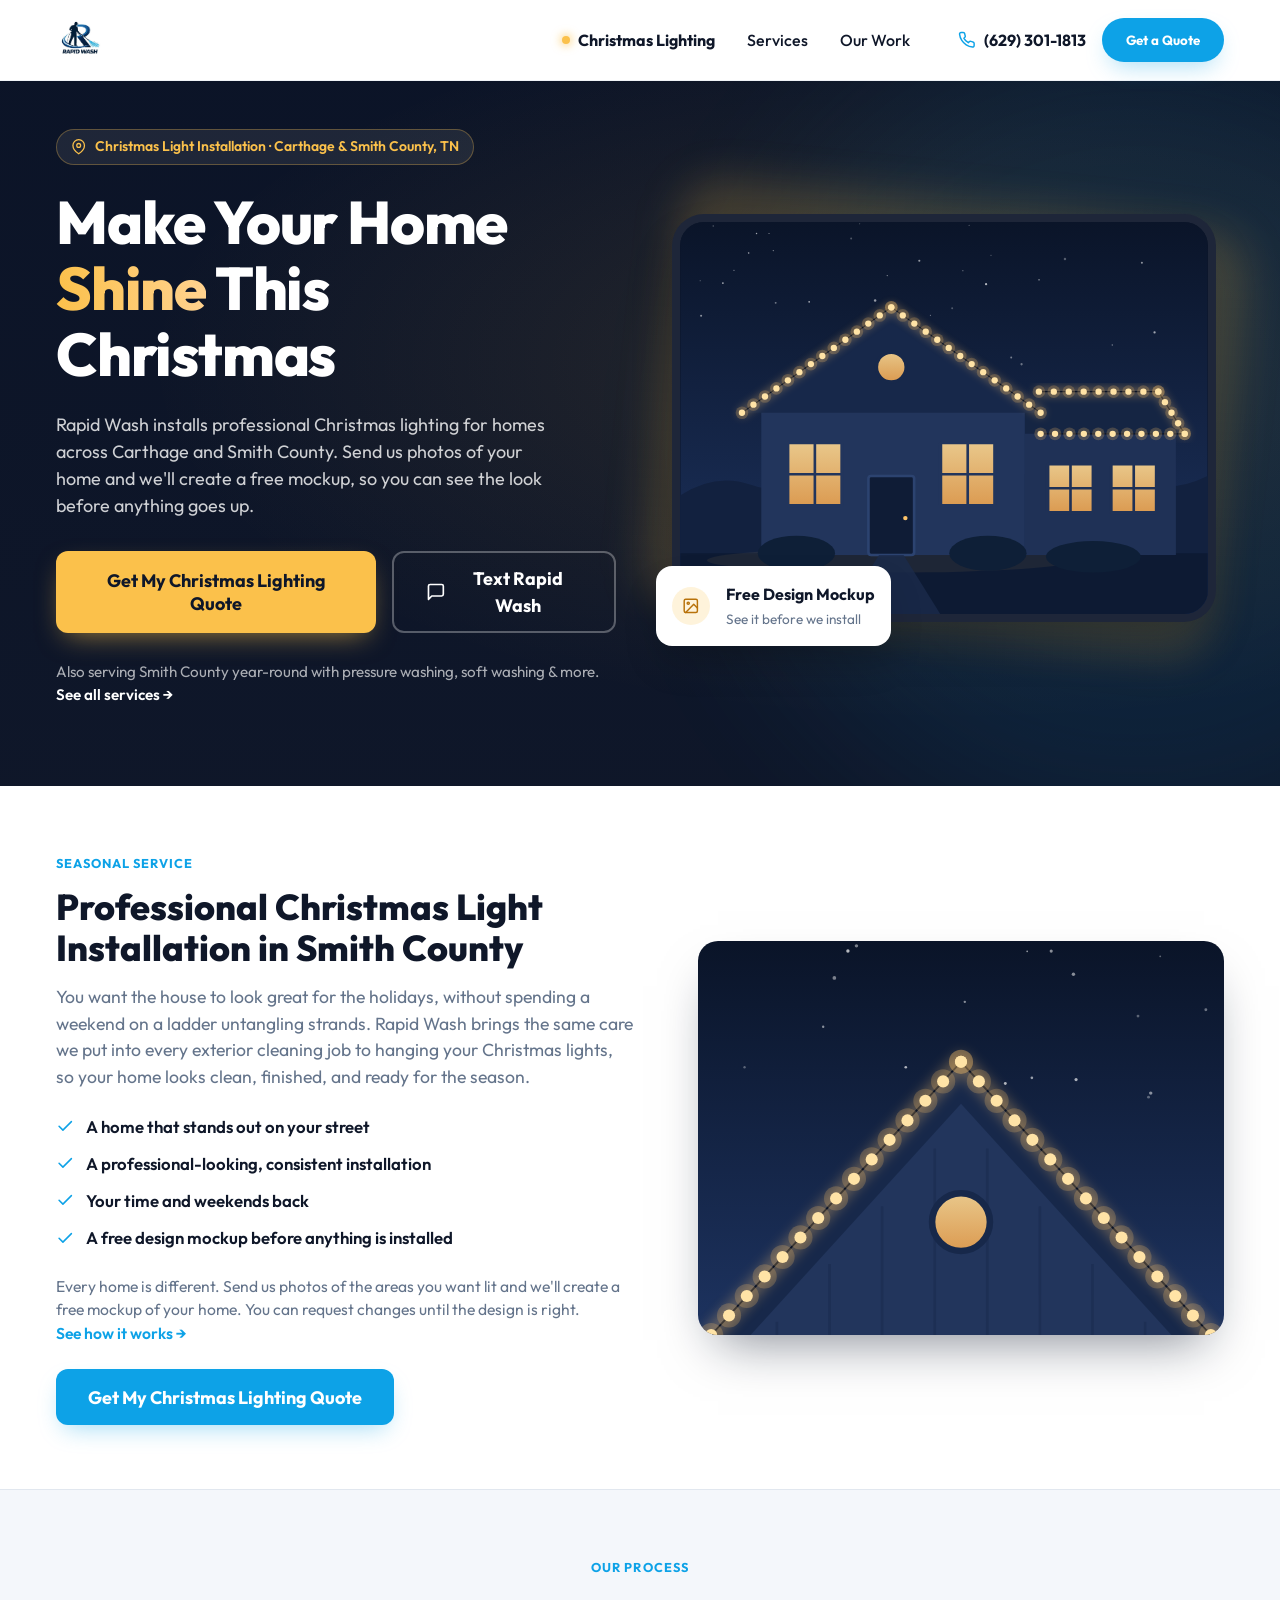
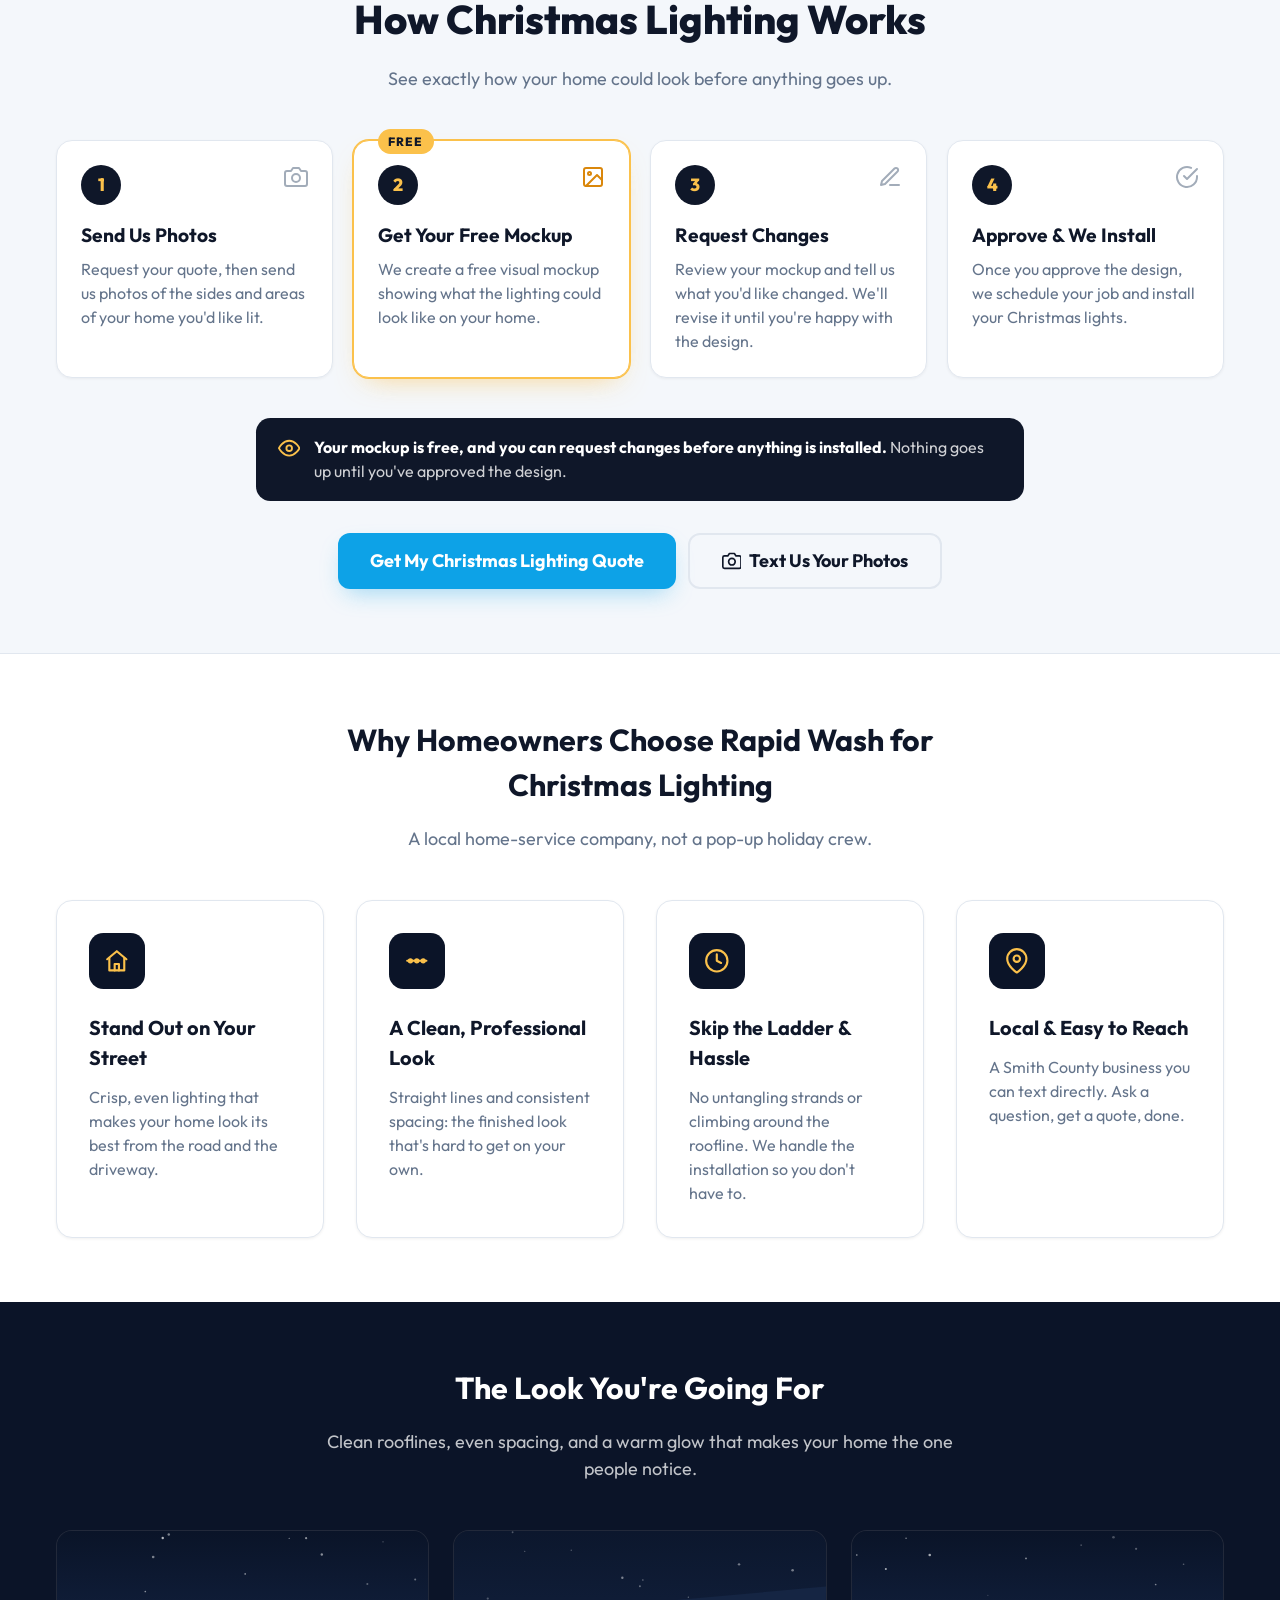
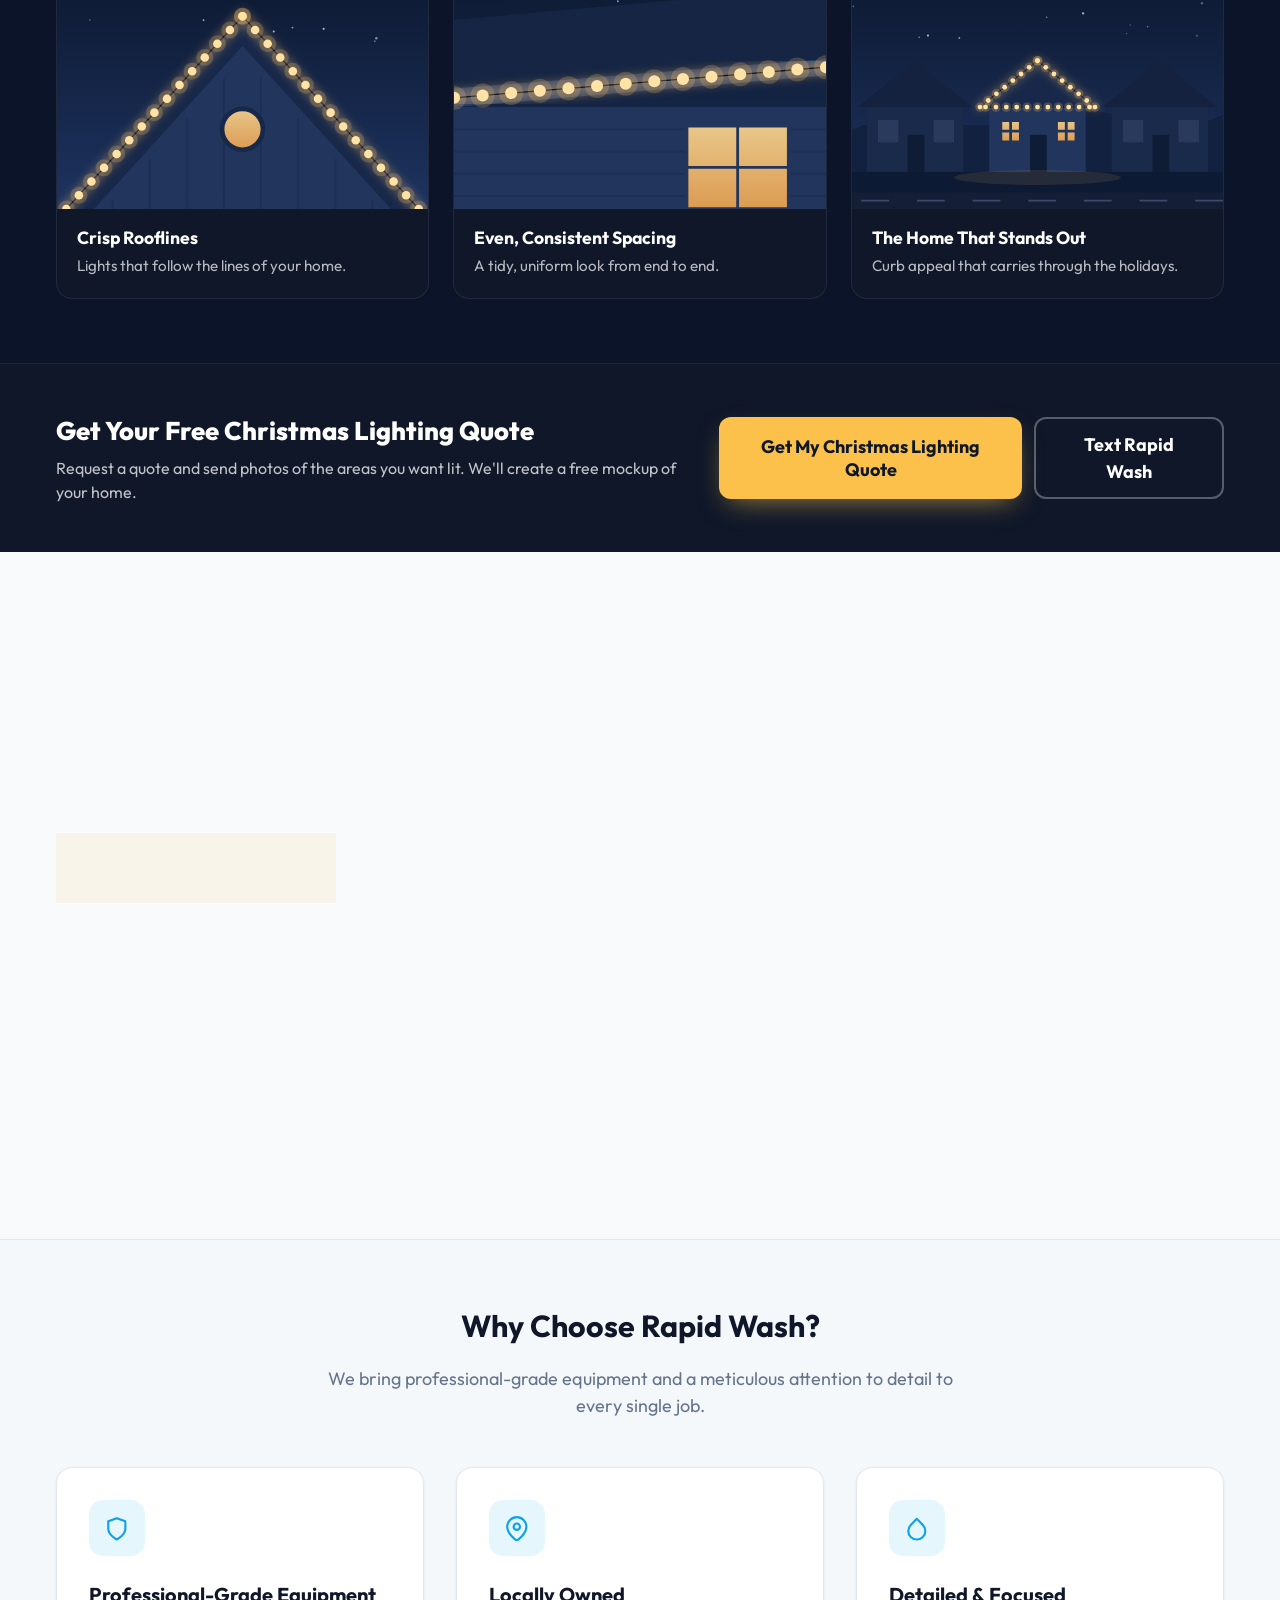
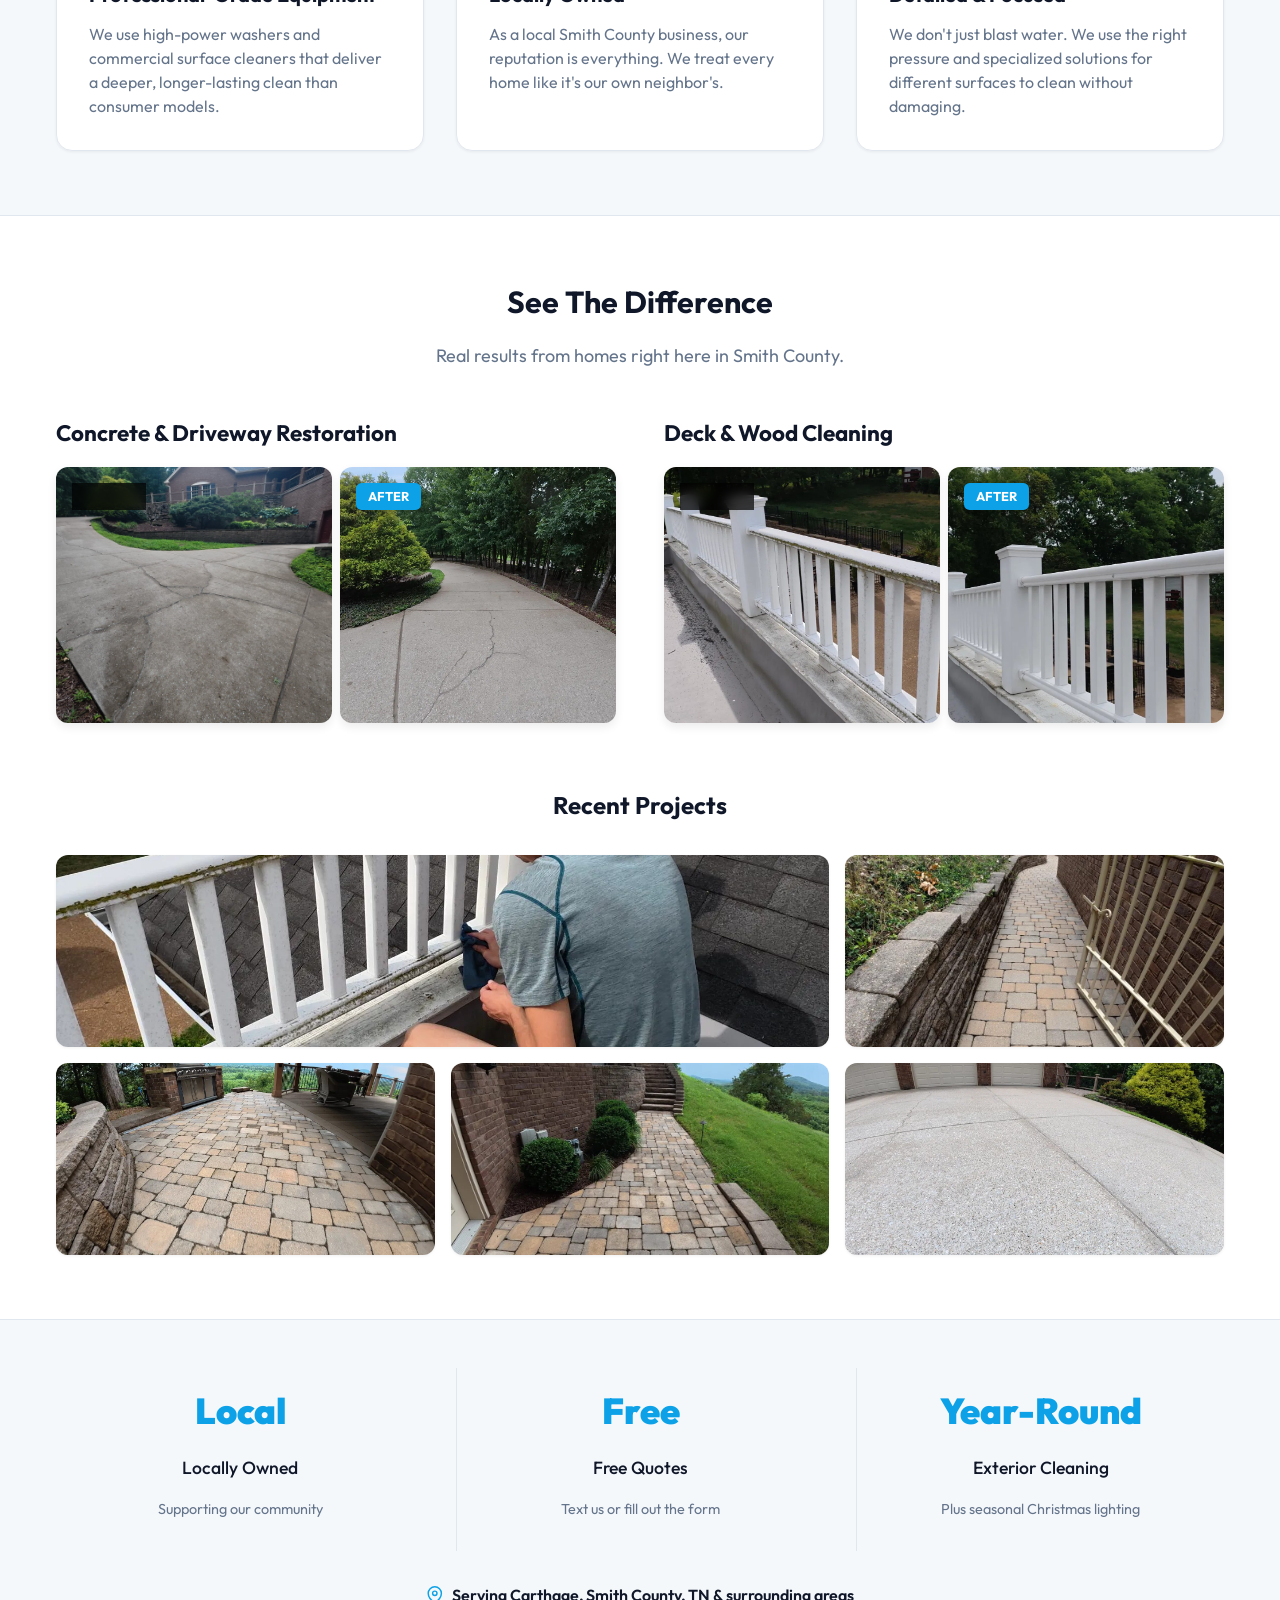
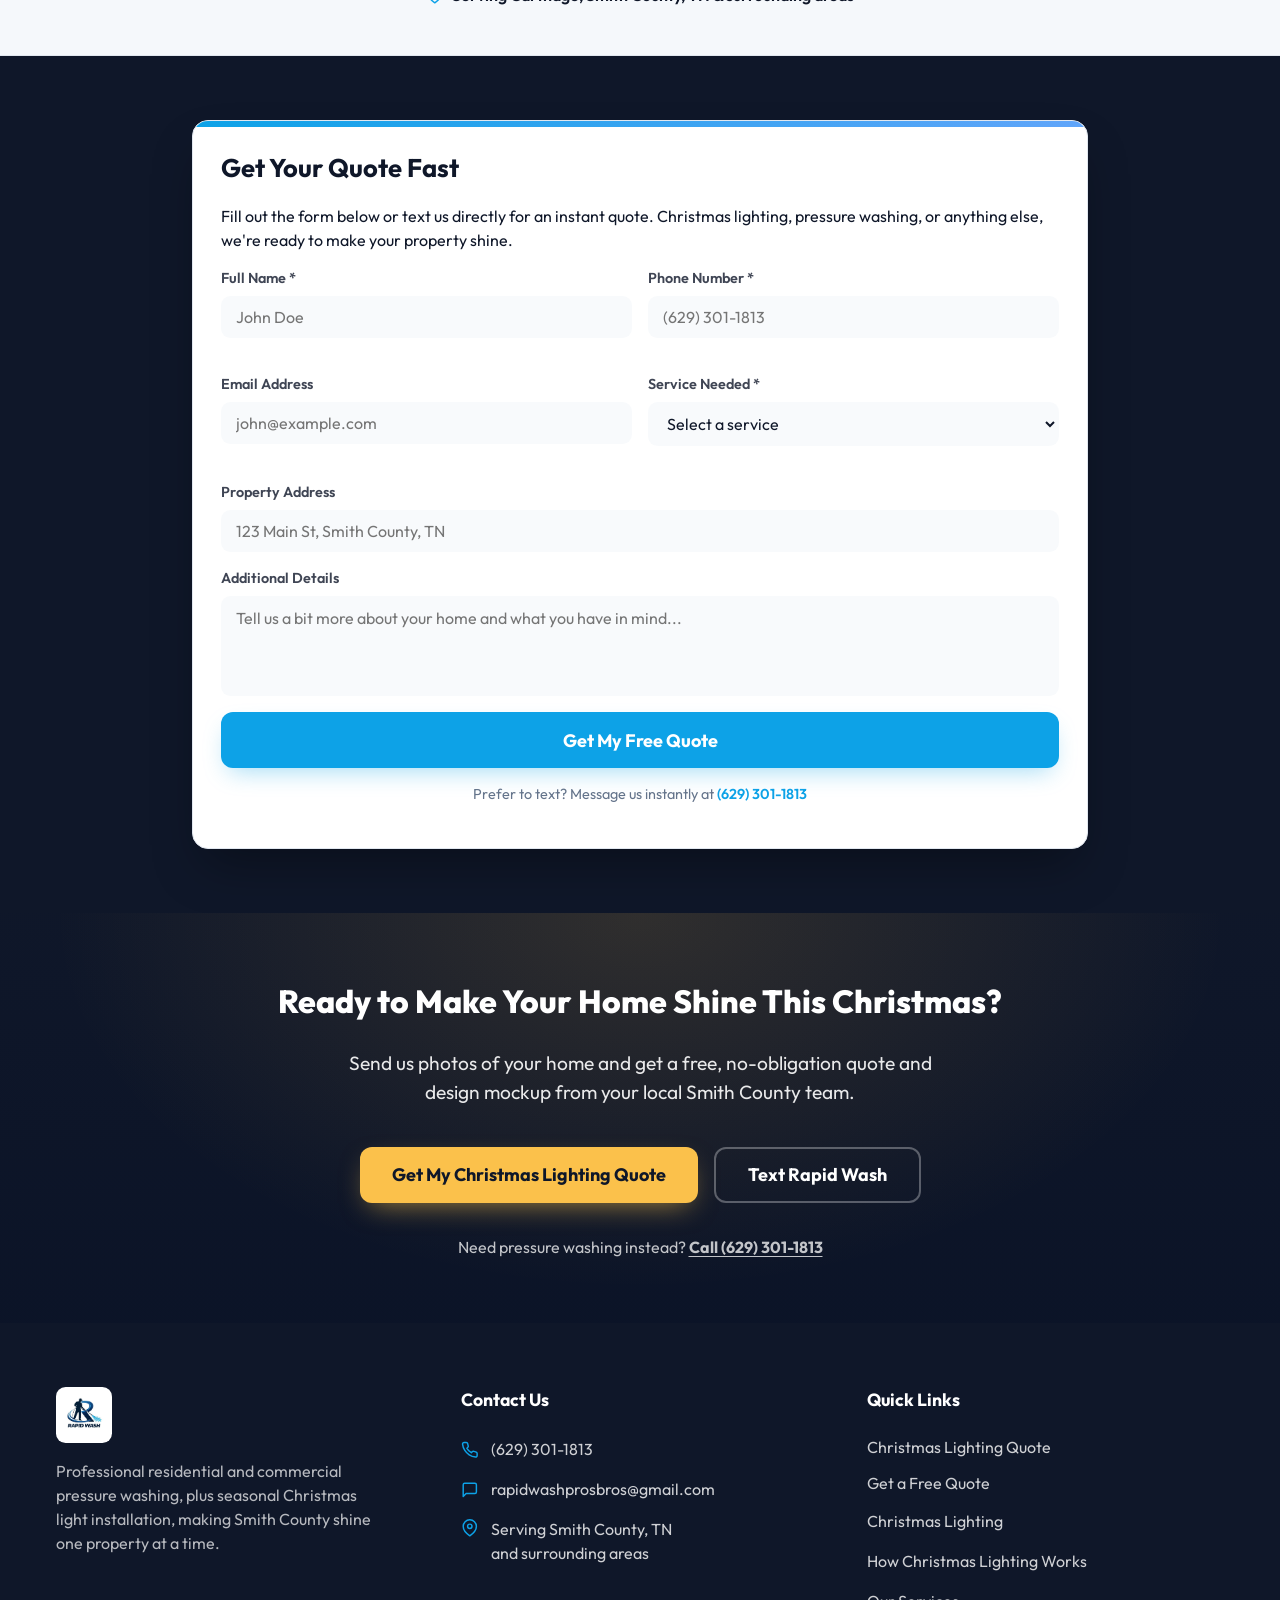
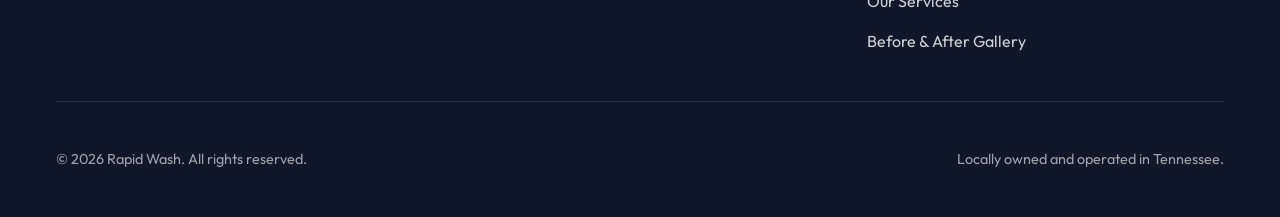
==== commit e398a885: "Add real Christmas lighting process: photos, free mockup, revisions - New prominent "How Christmas L" ====
--- a/index.html
+++ b/index.html
@@ -4,10 +4,10 @@
   <meta charset="UTF-8" />
   <meta name="viewport" content="width=device-width, initial-scale=1.0, maximum-scale=1" />
   <title>Christmas Light Installation in Carthage &amp; Smith County, TN | Rapid Wash</title>
-  <meta name="description" content="Professional Christmas light installation for homes in Carthage and Smith County, TN. Get a free Christmas lighting quote from Rapid Wash, your local pressure washing and exterior cleaning company." />
+  <meta name="description" content="Professional Christmas light installation for homes in Carthage and Smith County, TN. Send us photos and get a free design mockup and quote from Rapid Wash, your local pressure washing and exterior cleaning company." />
   <meta name="robots" content="index, follow" />
   <meta property="og:title" content="Christmas Light Installation in Carthage &amp; Smith County, TN | Rapid Wash" />
-  <meta property="og:description" content="Make your home shine this Christmas. Professional Christmas light installation in Smith County, TN. Get a free quote from Rapid Wash." />
+  <meta property="og:description" content="Make your home shine this Christmas. Professional Christmas light installation in Smith County, TN, with a free design mockup of your home before anything is installed." />
   <meta property="og:type" content="website" />
   <meta property="og:image" content="opengraph.jpg" />
   <meta property="og:image:width" content="1200" />
@@ -16,7 +16,7 @@
   <meta name="twitter:image" content="opengraph.jpg" />
   <meta name="twitter:card" content="summary_large_image" />
   <meta name="twitter:title" content="Christmas Light Installation in Carthage &amp; Smith County, TN | Rapid Wash" />
-  <meta name="twitter:description" content="Make your home shine this Christmas. Professional Christmas light installation in Smith County, TN. Get a free quote from Rapid Wash." />
+  <meta name="twitter:description" content="Make your home shine this Christmas. Professional Christmas light installation in Smith County, TN, with a free design mockup of your home before anything is installed." />
   <link rel="icon" type="image/svg+xml" href="favicon.svg" />
   <link rel="preconnect" href="https://fonts.googleapis.com">
   <link rel="preconnect" href="https://fonts.gstatic.com" crossorigin>
@@ -74,6 +74,7 @@
 
     <div class="mobile-menu" id="mobileMenu">
       <a href="#christmas-lighting" class="nav-seasonal" data-close-menu><span class="glow-dot" aria-hidden="true"></span>Christmas Lighting</a>
+      <a href="#how-it-works" data-close-menu>How It Works</a>
       <a href="#services" data-close-menu>Services</a>
       <a href="#portfolio" data-close-menu>Our Work</a>
       <hr />
@@ -99,7 +100,7 @@
           <h1>Make Your Home <span class="accent">Shine</span> This Christmas</h1>
 
           <p class="hero-sub">
-            Rapid Wash installs professional Christmas lighting for homes across Carthage and Smith County. Clean lines, a warm, consistent glow, and none of the ladder work for you.
+            Rapid Wash installs professional Christmas lighting for homes across Carthage and Smith County. Send us photos of your home and we'll create a free mockup, so you can see the look before anything goes up.
           </p>
 
           <div class="hero-actions">
@@ -121,11 +122,11 @@
             <img src="assets/christmas-hero.svg" alt="Illustration of a home at dusk with professionally installed roofline Christmas lights" width="600" height="460" />
             <div class="hero-badge">
               <div class="hero-badge-icon">
-                <svg class="icon" viewBox="0 0 24 24"><path d="M21 15a2 2 0 0 1-2 2H7l-4 4V5a2 2 0 0 1 2-2h14a2 2 0 0 1 2 2z"/></svg>
+                <svg class="icon" viewBox="0 0 24 24"><rect x="3" y="3" width="18" height="18" rx="2"/><circle cx="8.5" cy="8.5" r="1.5"/><polyline points="21 15 16 10 5 21"/></svg>
               </div>
               <div>
-                <strong>Free Quotes</strong>
-                <span>Text or fill out the form</span>
+                <strong>Free Design Mockup</strong>
+                <span>See it before we install</span>
               </div>
             </div>
           </div>
@@ -146,10 +147,10 @@
             <li><svg class="icon" viewBox="0 0 24 24"><polyline points="20 6 9 17 4 12"/></svg>A home that stands out on your street</li>
             <li><svg class="icon" viewBox="0 0 24 24"><polyline points="20 6 9 17 4 12"/></svg>A professional-looking, consistent installation</li>
             <li><svg class="icon" viewBox="0 0 24 24"><polyline points="20 6 9 17 4 12"/></svg>Your time and weekends back</li>
-            <li><svg class="icon" viewBox="0 0 24 24"><polyline points="20 6 9 17 4 12"/></svg>A simple, free quote process</li>
+            <li><svg class="icon" viewBox="0 0 24 24"><polyline points="20 6 9 17 4 12"/></svg>A free design mockup before anything is installed</li>
           </ul>
           <p class="split-note">
-            Every home is different. Tell us what you have in mind and we'll put together a quote for your home. Have questions about lights or timing? Just ask when you reach out.
+            Every home is different. Send us photos of the areas you want lit and we'll create a free mockup of your home. You can request changes until the design is right. <a href="#how-it-works" class="text-link">See how it works &rarr;</a>
           </p>
           <div class="split-actions">
             <button class="btn btn-primary btn-lg" data-scroll-quote data-service="Christmas Lighting">Get My Christmas Lighting Quote</button>
@@ -161,8 +162,60 @@
       </div>
     </section>
 
-    <!-- 3. WHY HOMEOWNERS CHOOSE RAPID WASH -->
-    <section class="bg-muted">
+    <!-- 3. HOW CHRISTMAS LIGHTING WORKS (Rapid Wash's real process) -->
+    <section id="how-it-works" class="process-section">
+      <div class="container">
+        <div class="section-header">
+          <span class="kicker">Our Process</span>
+          <h2>How Christmas Lighting Works</h2>
+          <p>See exactly how your home could look before anything goes up.</p>
+        </div>
+
+        <ol class="steps">
+          <li class="step">
+            <span class="step-num">1</span>
+            <div class="step-icon"><svg class="icon" viewBox="0 0 24 24"><path d="M23 19a2 2 0 0 1-2 2H3a2 2 0 0 1-2-2V8a2 2 0 0 1 2-2h4l2-3h6l2 3h4a2 2 0 0 1 2 2z"/><circle cx="12" cy="13" r="4"/></svg></div>
+            <h3>Send Us Photos</h3>
+            <p>Request your quote, then send us photos of the sides and areas of your home you'd like lit.</p>
+          </li>
+          <li class="step step-featured">
+            <span class="step-num">2</span>
+            <span class="step-badge">Free</span>
+            <div class="step-icon"><svg class="icon" viewBox="0 0 24 24"><rect x="3" y="3" width="18" height="18" rx="2"/><circle cx="8.5" cy="8.5" r="1.5"/><polyline points="21 15 16 10 5 21"/></svg></div>
+            <h3>Get Your Free Mockup</h3>
+            <p>We create a free visual mockup showing what the lighting could look like on your home.</p>
+          </li>
+          <li class="step">
+            <span class="step-num">3</span>
+            <div class="step-icon"><svg class="icon" viewBox="0 0 24 24"><path d="M12 20h9"/><path d="M16.5 3.5a2.121 2.121 0 0 1 3 3L7 19l-4 1 1-4L16.5 3.5z"/></svg></div>
+            <h3>Request Changes</h3>
+            <p>Review your mockup and tell us what you'd like changed. We'll revise it until you're happy with the design.</p>
+          </li>
+          <li class="step">
+            <span class="step-num">4</span>
+            <div class="step-icon"><svg class="icon" viewBox="0 0 24 24"><path d="M22 11.08V12a10 10 0 1 1-5.93-9.14"/><polyline points="22 4 12 14.01 9 11.01"/></svg></div>
+            <h3>Approve &amp; We Install</h3>
+            <p>Once you approve the design, we schedule your job and install your Christmas lights.</p>
+          </li>
+        </ol>
+
+        <div class="process-callout">
+          <svg class="icon" viewBox="0 0 24 24"><path d="M1 12s4-8 11-8 11 8 11 8-4 8-11 8-11-8-11-8z"/><circle cx="12" cy="12" r="3"/></svg>
+          <p><strong>Your mockup is free, and you can request changes before anything is installed.</strong> Nothing goes up until you've approved the design.</p>
+        </div>
+
+        <div class="process-actions">
+          <button class="btn btn-primary btn-lg" data-scroll-quote data-service="Christmas Lighting">Get My Christmas Lighting Quote</button>
+          <a href="sms:6293011813" class="btn btn-outline btn-lg">
+            <svg class="icon" viewBox="0 0 24 24"><path d="M23 19a2 2 0 0 1-2 2H3a2 2 0 0 1-2-2V8a2 2 0 0 1 2-2h4l2-3h6l2 3h4a2 2 0 0 1 2 2z"/><circle cx="12" cy="13" r="4"/></svg>
+            Text Us Your Photos
+          </a>
+        </div>
+      </div>
+    </section>
+
+    <!-- 4. WHY HOMEOWNERS CHOOSE RAPID WASH -->
+    <section class="bg-white">
       <div class="container">
         <div class="section-header">
           <h2>Why Homeowners Choose Rapid Wash for Christmas Lighting</h2>
@@ -199,39 +252,6 @@
             <p>A Smith County business you can text directly. Ask a question, get a quote, done.</p>
           </div>
         </div>
-      </div>
-    </section>
-
-    <!-- 4. PROCESS -->
-    <section class="bg-white">
-      <div class="container">
-        <div class="section-header">
-          <h2>How It Works</h2>
-          <p>Getting your home lit up for Christmas is simple.</p>
-        </div>
-
-        <ol class="steps">
-          <li class="step">
-            <span class="step-num">1</span>
-            <h3>Request a Quote</h3>
-            <p>Fill out the quick form below or text us at (629) 301-1813.</p>
-          </li>
-          <li class="step">
-            <span class="step-num">2</span>
-            <h3>We Follow Up</h3>
-            <p>We'll reach out to talk through your home and the look you want.</p>
-          </li>
-          <li class="step">
-            <span class="step-num">3</span>
-            <h3>Get Your Quote</h3>
-            <p>A free, no-obligation quote for your home.</p>
-          </li>
-          <li class="step">
-            <span class="step-num">4</span>
-            <h3>Enjoy the Glow</h3>
-            <p>We handle the installation. You enjoy a home that shines all season.</p>
-          </li>
-        </ol>
       </div>
     </section>
 
@@ -266,7 +286,7 @@
       <div class="container">
         <div>
           <h2>Get Your Free Christmas Lighting Quote</h2>
-          <p>Tell us about your home. It only takes a minute.</p>
+          <p>Request a quote and send photos of the areas you want lit. We'll create a free mockup of your home.</p>
         </div>
         <div class="cta-band-actions">
           <button class="btn btn-glow btn-lg" data-scroll-quote data-service="Christmas Lighting">Get My Christmas Lighting Quote</button>
@@ -457,6 +477,11 @@
               </div>
             </div>
 
+            <div class="form-hint hidden" id="photoHint">
+              <svg class="icon" viewBox="0 0 24 24"><path d="M23 19a2 2 0 0 1-2 2H3a2 2 0 0 1-2-2V8a2 2 0 0 1 2-2h4l2-3h6l2 3h4a2 2 0 0 1 2 2z"/><circle cx="12" cy="13" r="4"/></svg>
+              <p><strong>Photos needed for your free mockup.</strong> Please send photos of the sides and areas of your home you want lit. Attach them to the email this form opens, or text them to <a href="sms:6293011813">(629) 301-1813</a>.</p>
+            </div>
+
             <div class="form-field" style="margin-bottom: 1rem;">
               <label for="address">Property Address</label>
               <input type="text" id="address" name="address" placeholder="123 Main St, Smith County, TN" autocomplete="street-address" />
@@ -482,6 +507,7 @@
             </div>
             <h3>Quote Request Sent!</h3>
             <p>Thank you for reaching out to Rapid Wash. We have received your details and will get back to you with a quote very soon!</p>
+            <p class="success-photo-note hidden" id="successPhotoNote"><strong>Next step:</strong> send photos of the sides and areas of your home you want lit, attached to that email or by text to <a href="sms:6293011813">(629) 301-1813</a>. We'll use them to create your free mockup.</p>
             <button class="btn btn-outline" id="resetFormBtn">Send Another Request</button>
           </div>
 
@@ -493,7 +519,7 @@
     <section class="cta-section cta-seasonal">
       <div class="container">
         <h2>Ready to Make Your Home Shine This Christmas?</h2>
-        <p>Get a fast, free, no-obligation Christmas lighting quote from your local Smith County team.</p>
+        <p>Send us photos of your home and get a free, no-obligation quote and design mockup from your local Smith County team.</p>
         <div class="cta-actions">
           <button class="btn btn-glow btn-lg" data-scroll-quote data-service="Christmas Lighting">Get My Christmas Lighting Quote</button>
           <a href="sms:6293011813" class="btn btn-ghost-white btn-lg">Text Rapid Wash</a>
@@ -549,6 +575,7 @@
             <li><button data-scroll-quote data-service="Christmas Lighting">Christmas Lighting Quote</button></li>
             <li><button data-scroll-quote>Get a Free Quote</button></li>
             <li><a href="#christmas-lighting">Christmas Lighting</a></li>
+            <li><a href="#how-it-works">How Christmas Lighting Works</a></li>
             <li><a href="#services">Our Services</a></li>
             <li><a href="#portfolio">Before &amp; After Gallery</a></li>
           </ul>
--- a/styles.css
+++ b/styles.css
@@ -1213,6 +1213,154 @@
   color: hsl(var(--muted-foreground));
 }
 
+/* ---------- How Christmas lighting works ---------- */
+
+.process-section {
+  background: hsl(var(--muted) / 0.55);
+  border-top: 1px solid hsl(var(--border));
+  border-bottom: 1px solid hsl(var(--border));
+}
+
+.process-section .section-header h2 {
+  font-size: 2.1rem;
+  font-weight: 800;
+}
+
+.process-section .step {
+  background: white;
+  box-shadow: 0 1px 3px rgba(0, 0, 0, 0.05);
+}
+
+.step-icon {
+  position: absolute;
+  top: 1.5rem;
+  right: 1.5rem;
+  color: hsl(var(--muted-foreground) / 0.6);
+}
+
+.step-icon .icon {
+  width: 1.5rem;
+  height: 1.5rem;
+}
+
+.step-featured {
+  border-color: hsl(var(--glow));
+  box-shadow: 0 0 0 1px hsl(var(--glow)), 0 12px 30px -14px hsl(var(--glow) / 0.7) !important;
+}
+
+.step-featured .step-icon {
+  color: hsl(36 90% 45%);
+}
+
+.step-badge {
+  position: absolute;
+  top: -0.75rem;
+  left: 1.5rem;
+  background: hsl(var(--glow));
+  color: hsl(var(--glow-foreground));
+  font-weight: 800;
+  font-size: 0.75rem;
+  letter-spacing: 0.08em;
+  text-transform: uppercase;
+  padding: 0.2rem 0.65rem;
+  border-radius: 9999px;
+}
+
+.process-callout {
+  display: flex;
+  align-items: flex-start;
+  gap: 0.85rem;
+  max-width: 48rem;
+  margin: 2.5rem auto 0;
+  padding: 1.1rem 1.35rem;
+  border-radius: 0.9rem;
+  background: hsl(var(--secondary));
+  color: rgba(255, 255, 255, 0.8);
+}
+
+.process-callout .icon {
+  color: hsl(var(--glow));
+  width: 1.4rem;
+  height: 1.4rem;
+  margin-top: 0.1rem;
+}
+
+.process-callout p {
+  margin: 0;
+}
+
+.process-callout strong {
+  color: white;
+}
+
+.process-actions {
+  display: flex;
+  flex-direction: column;
+  gap: 0.75rem;
+  margin-top: 2rem;
+  align-items: stretch;
+}
+
+.process-actions .btn {
+  white-space: normal;
+  text-align: center;
+  height: auto;
+  min-height: 3.5rem;
+  padding-top: 0.75rem;
+  padding-bottom: 0.75rem;
+}
+
+.text-link {
+  color: hsl(var(--primary));
+  font-weight: 600;
+  white-space: nowrap;
+}
+
+.text-link:hover {
+  text-decoration: underline;
+}
+
+/* ---------- Quote form: photo instructions ---------- */
+
+.form-hint {
+  display: flex;
+  align-items: flex-start;
+  gap: 0.75rem;
+  margin: 0 0 1rem;
+  padding: 0.9rem 1rem;
+  border-radius: 0.75rem;
+  background: hsl(var(--glow) / 0.14);
+  border: 1px solid hsl(var(--glow) / 0.5);
+  font-size: 0.95rem;
+}
+
+.form-hint .icon {
+  color: hsl(36 90% 40%);
+  width: 1.3rem;
+  height: 1.3rem;
+  margin-top: 0.1rem;
+}
+
+.form-hint p {
+  margin: 0;
+}
+
+.form-hint a,
+.success-photo-note a {
+  font-weight: 700;
+  color: hsl(var(--primary));
+  white-space: nowrap;
+}
+
+.quote-success .success-photo-note {
+  max-width: 28rem;
+  padding: 0.9rem 1rem;
+  border-radius: 0.75rem;
+  background: hsl(var(--glow) / 0.14);
+  border: 1px solid hsl(var(--glow) / 0.5);
+  color: hsl(var(--foreground));
+}
+
 /* ---------- Visual / gallery section ---------- */
 
 .glow-section {
@@ -1505,6 +1653,15 @@
     flex-direction: row;
   }
 
+  .process-actions {
+    flex-direction: row;
+    justify-content: center;
+  }
+
+  .process-section .section-header h2 {
+    font-size: 2.5rem;
+  }
+
   .projects-grid {
     grid-template-columns: repeat(3, 1fr);
   }
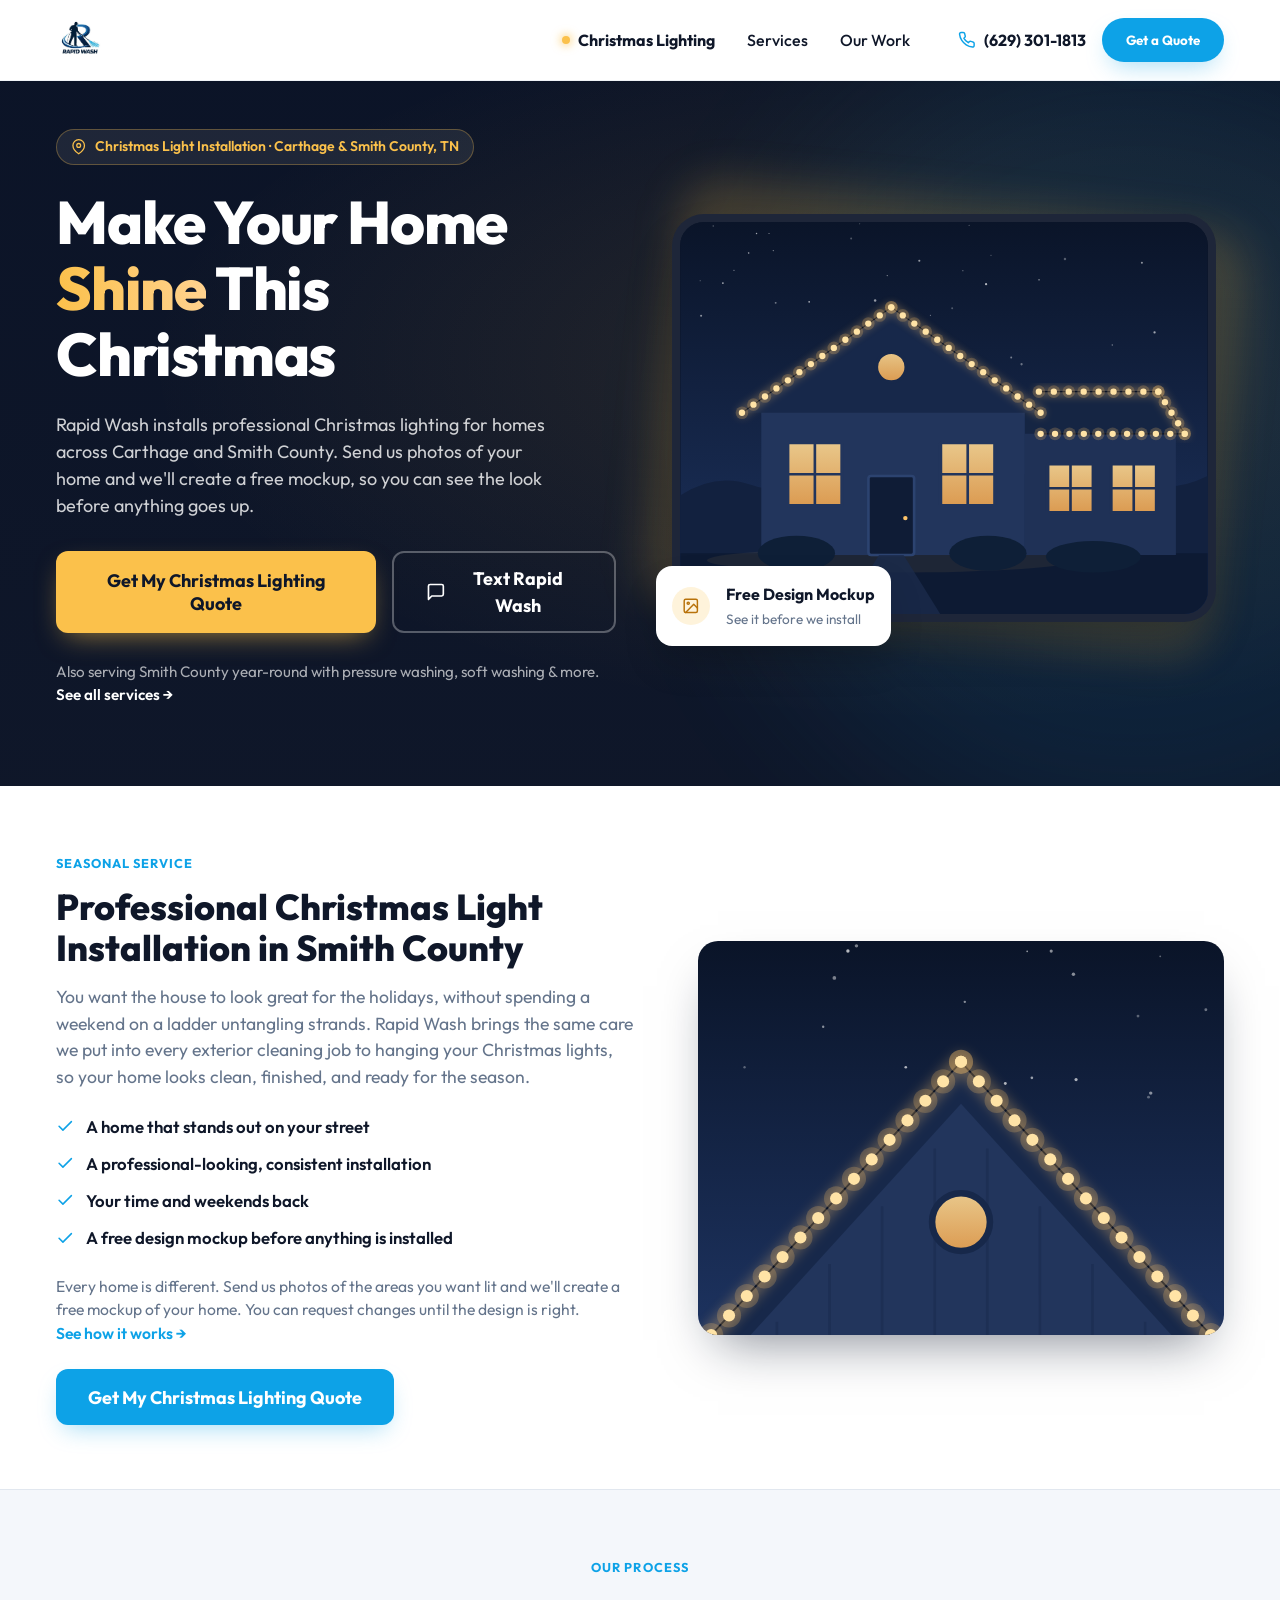
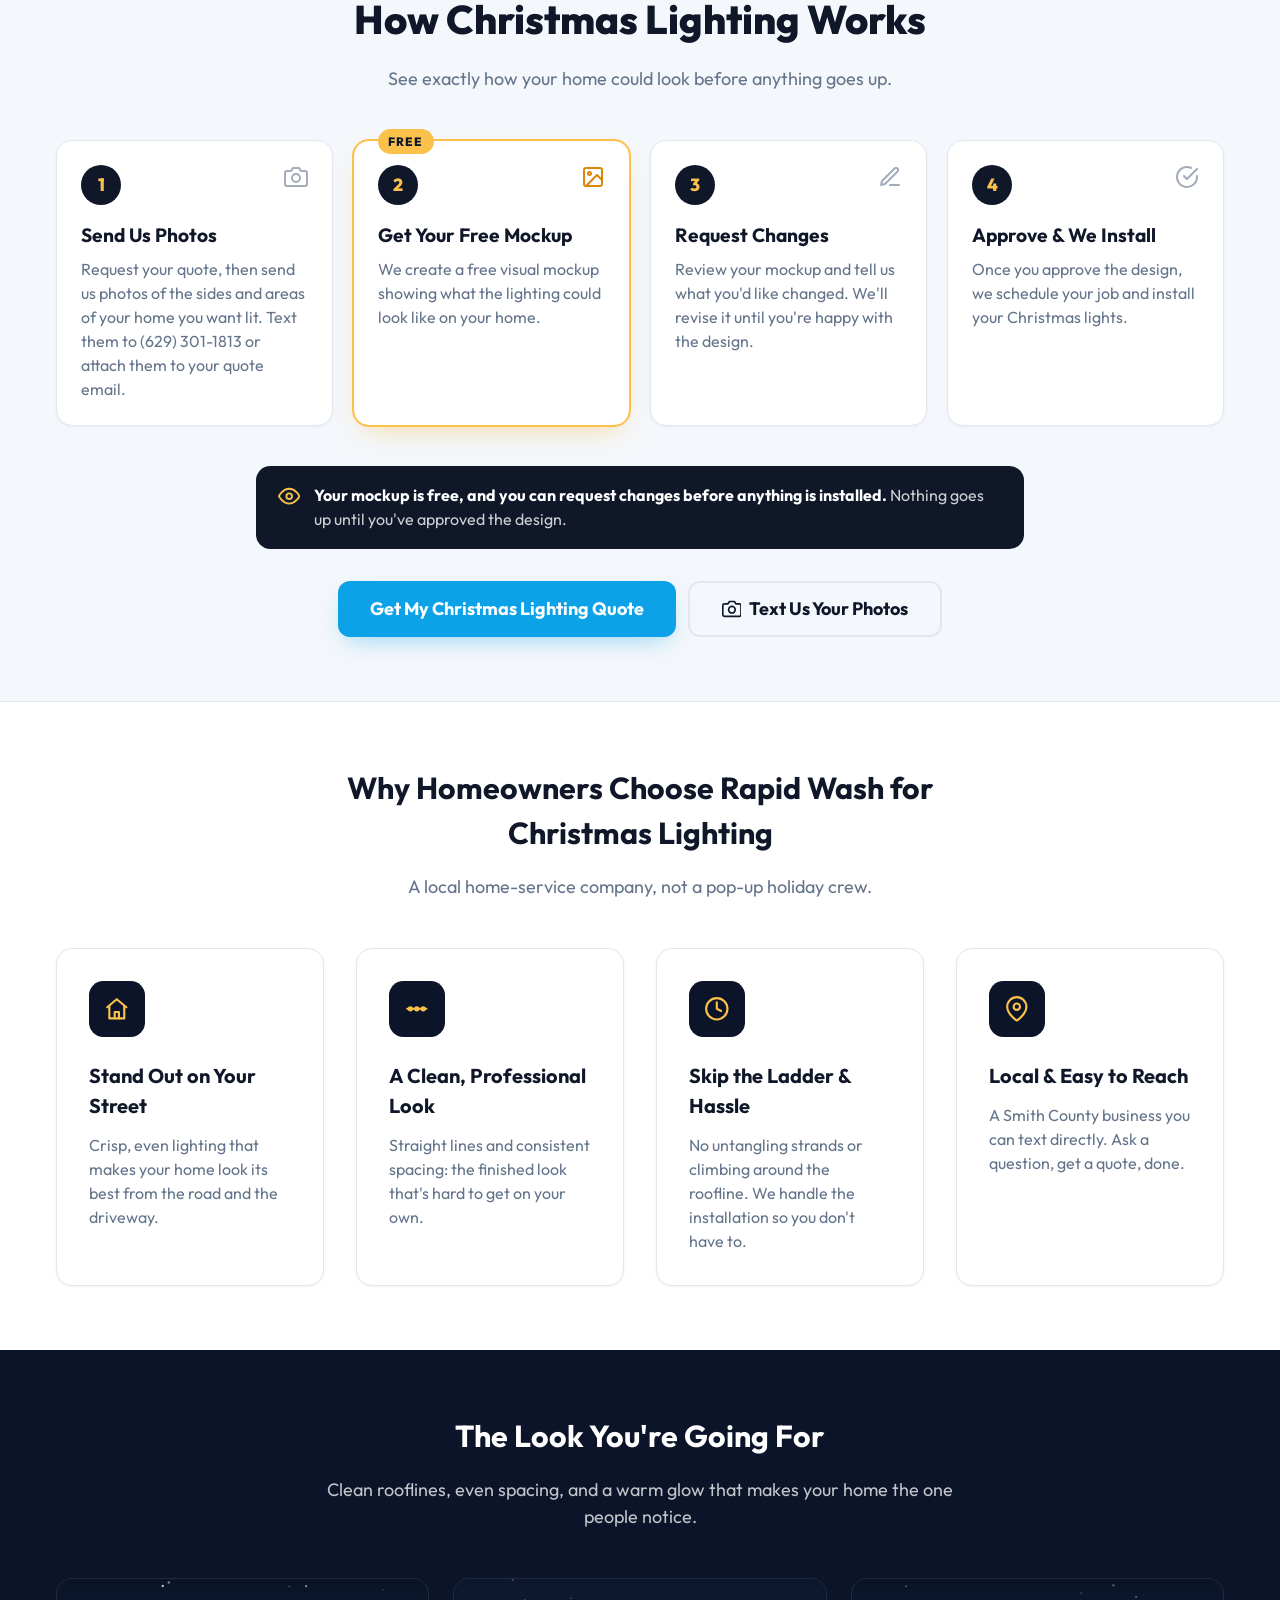
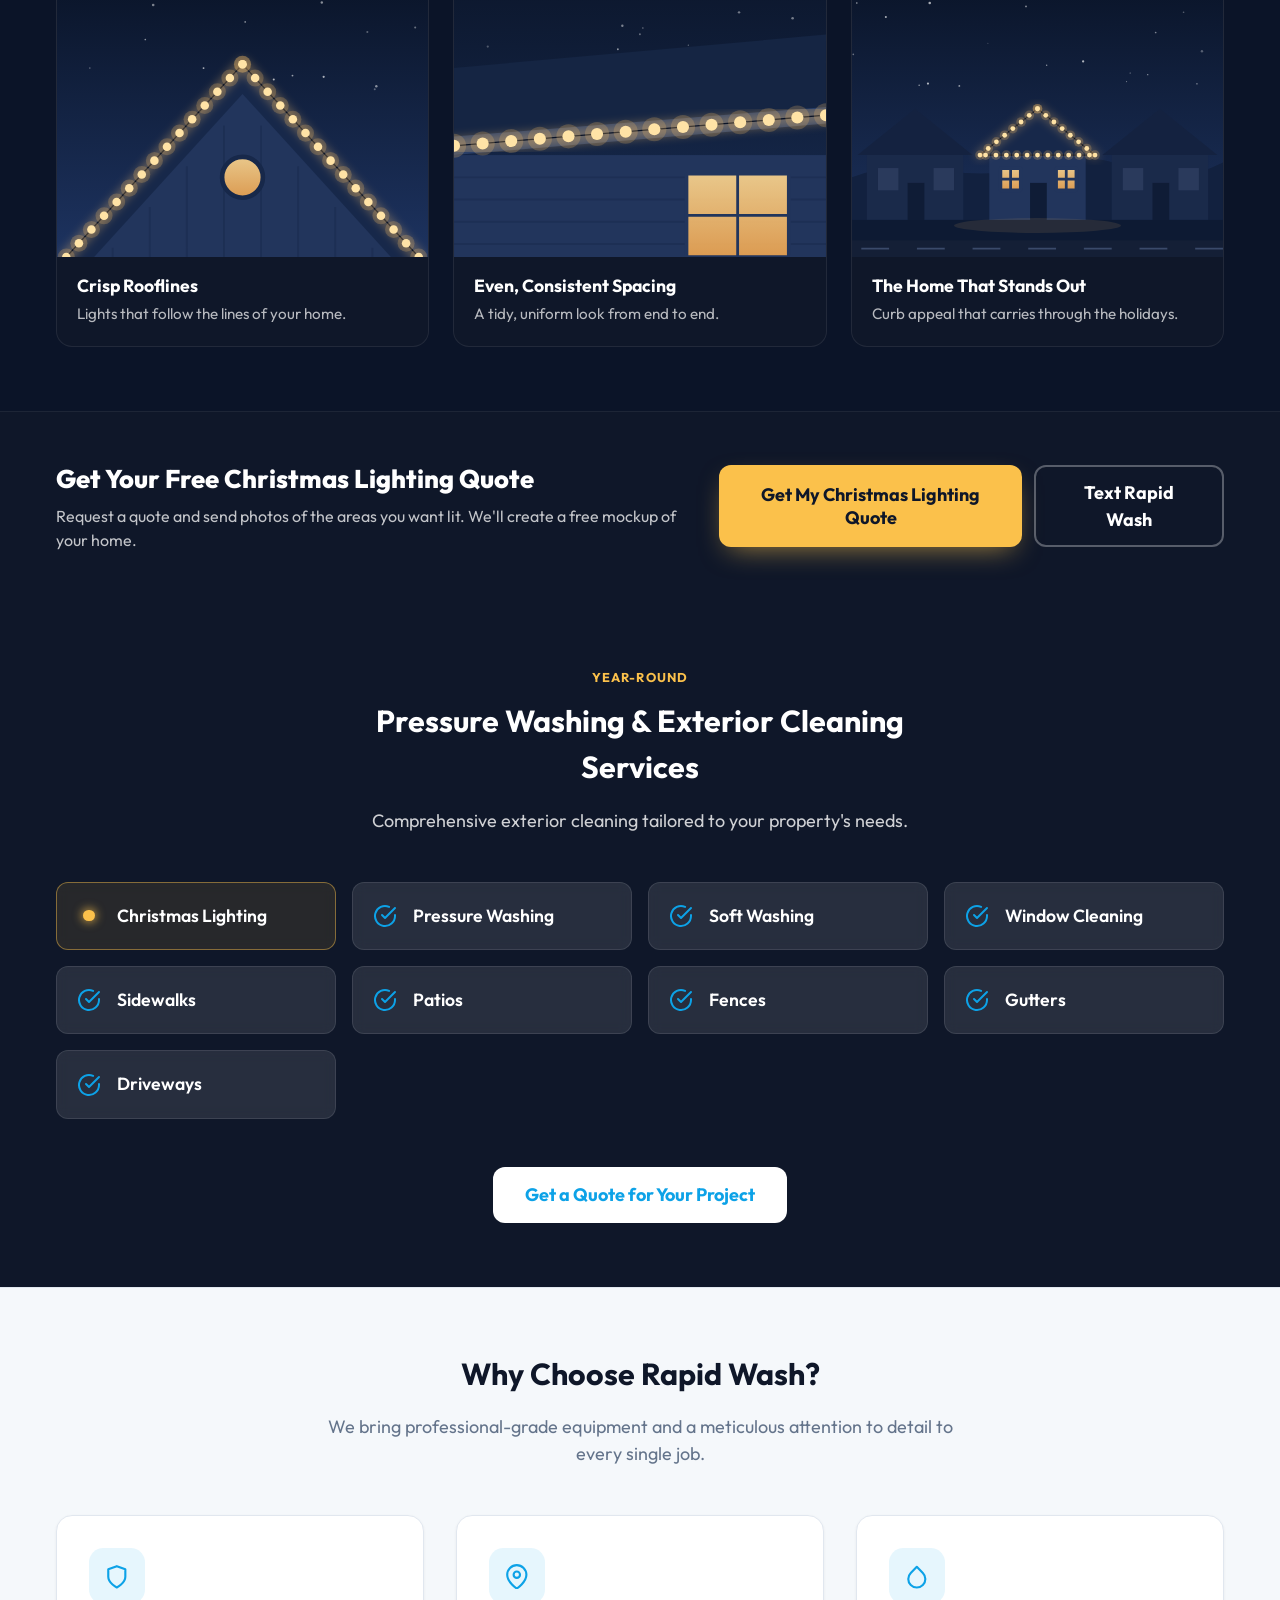
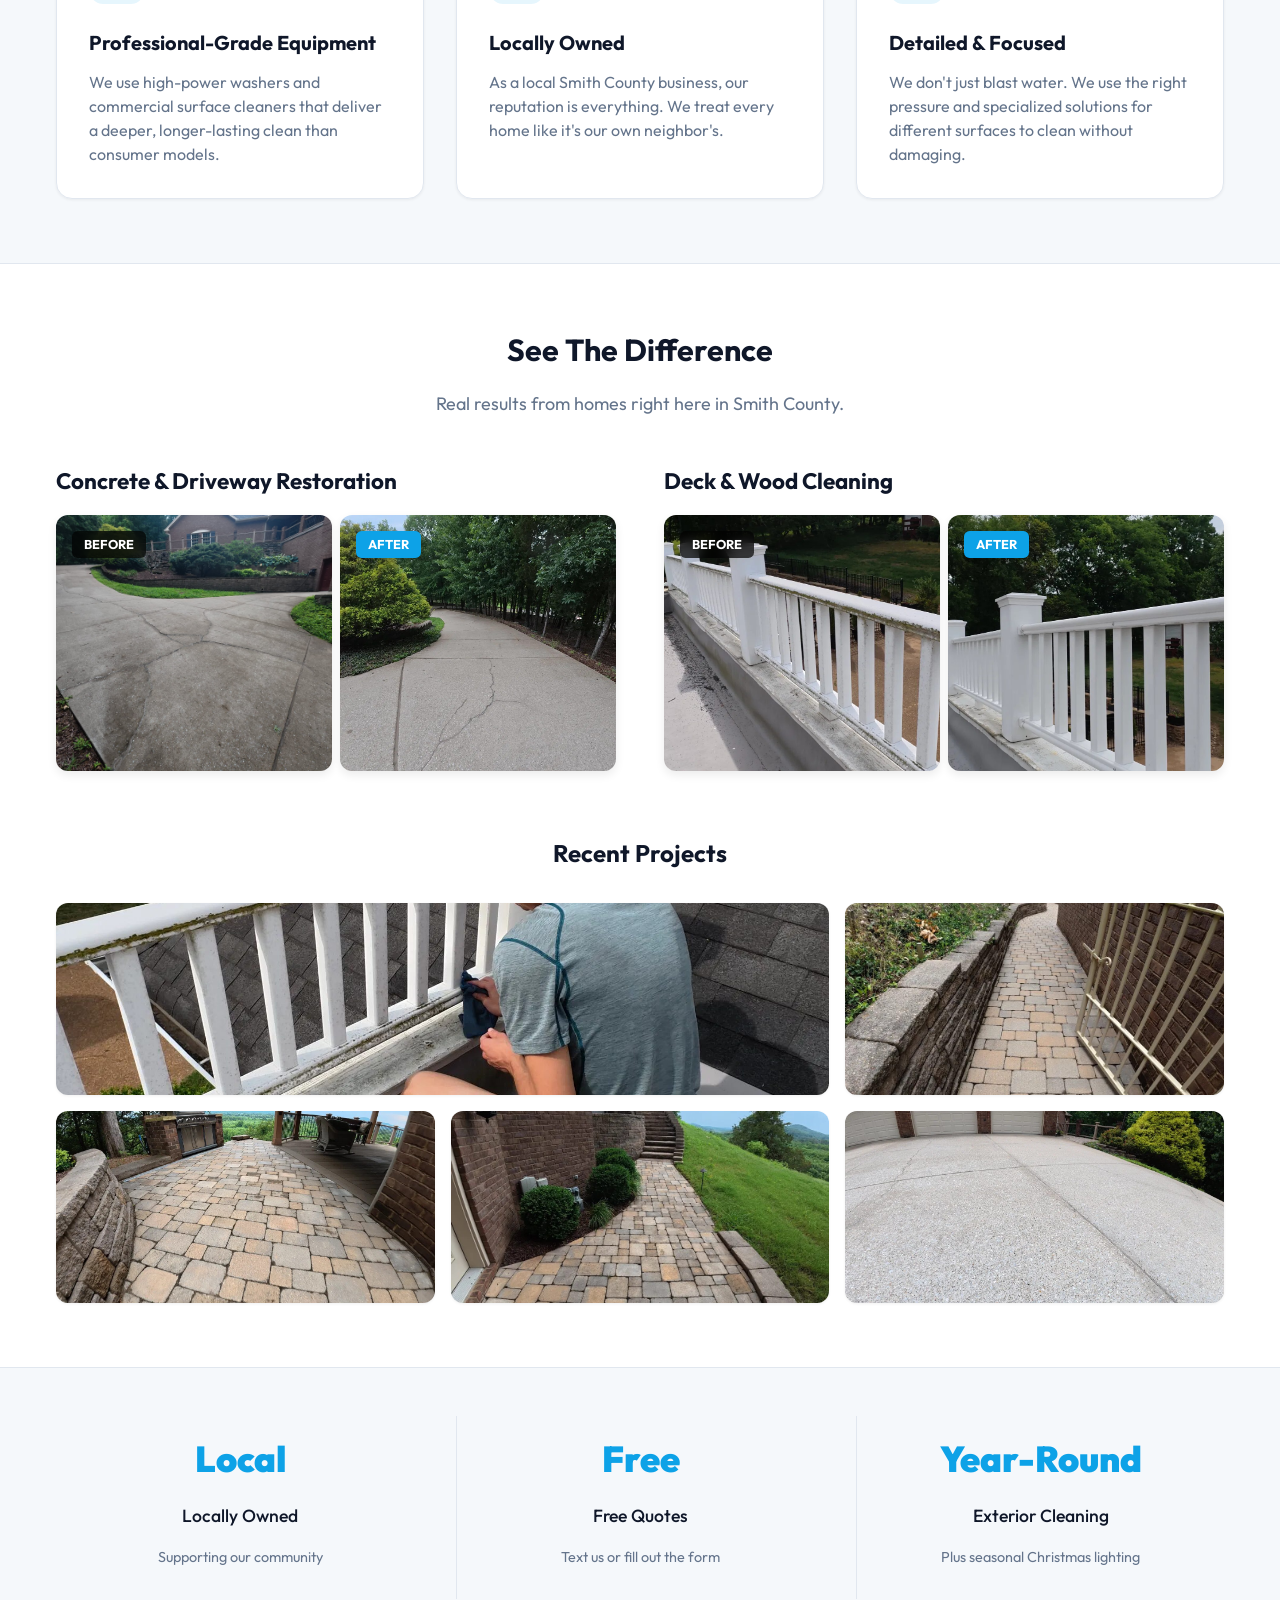
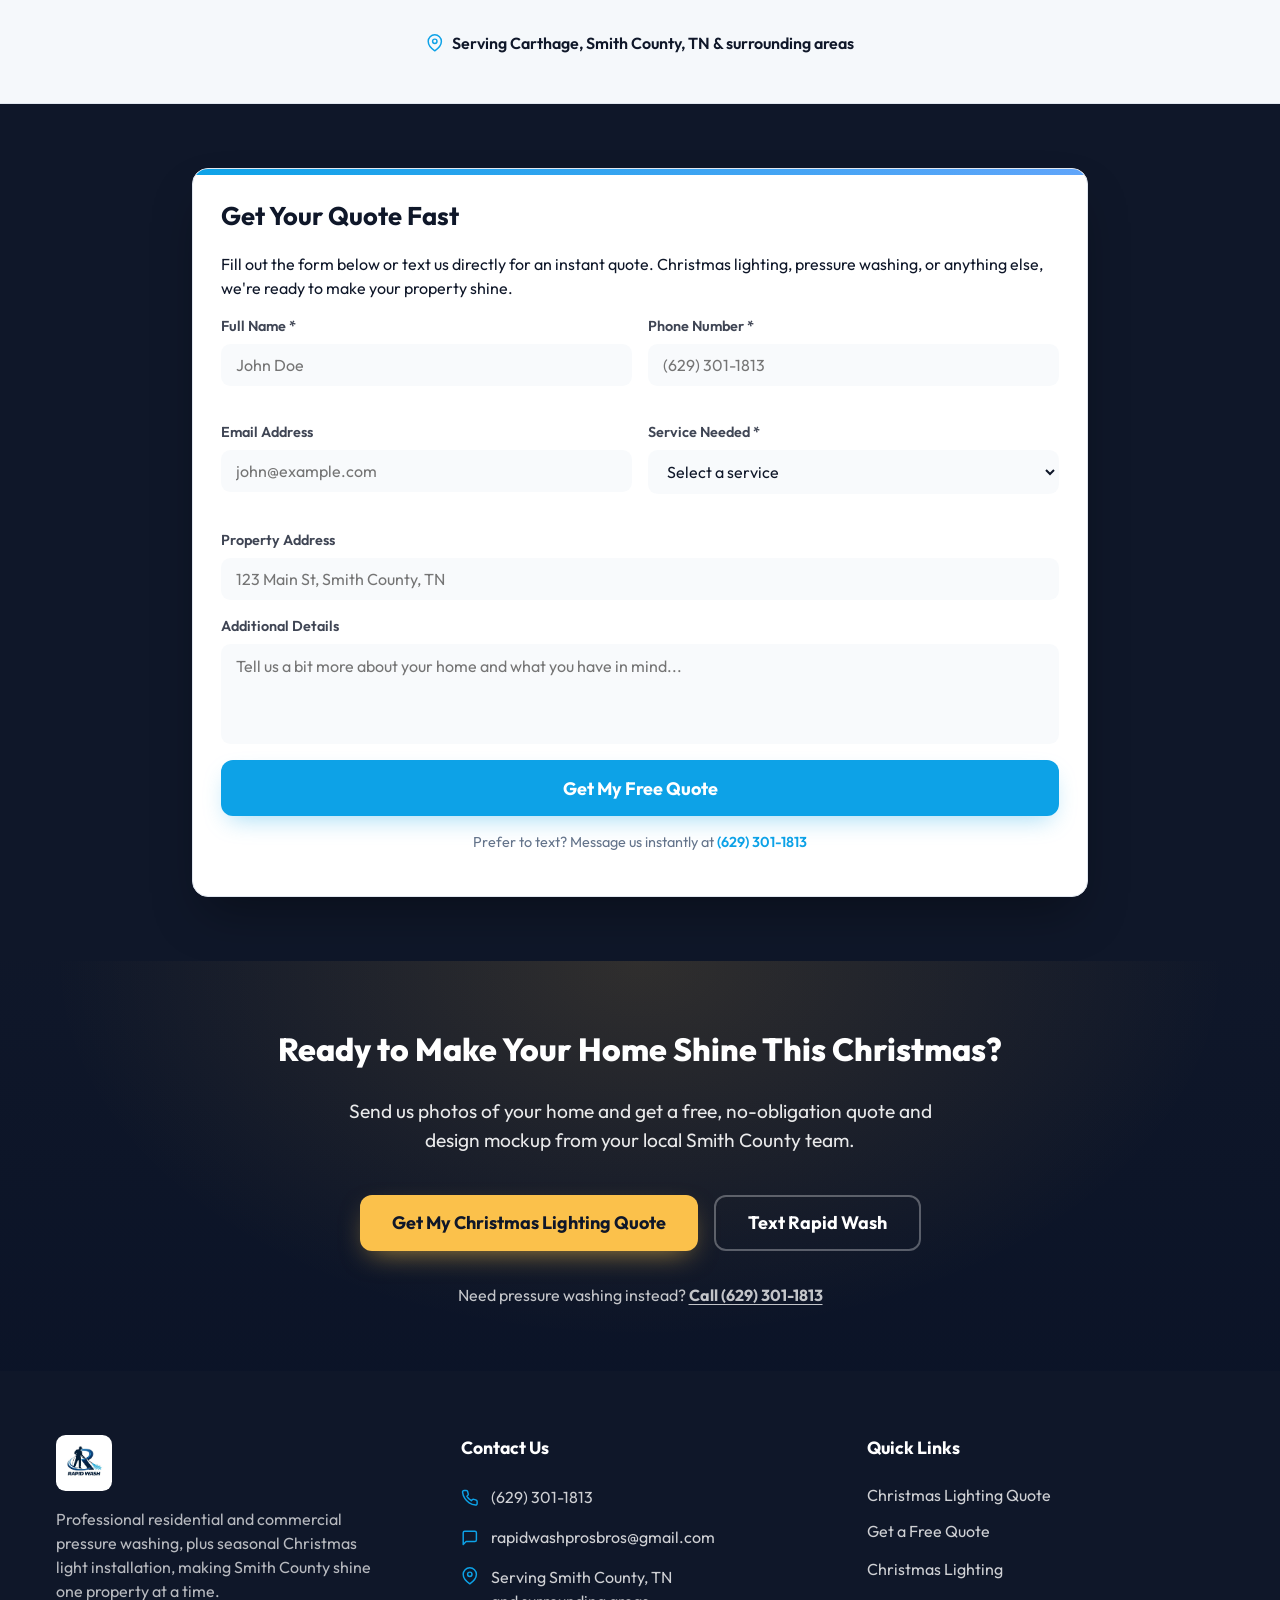
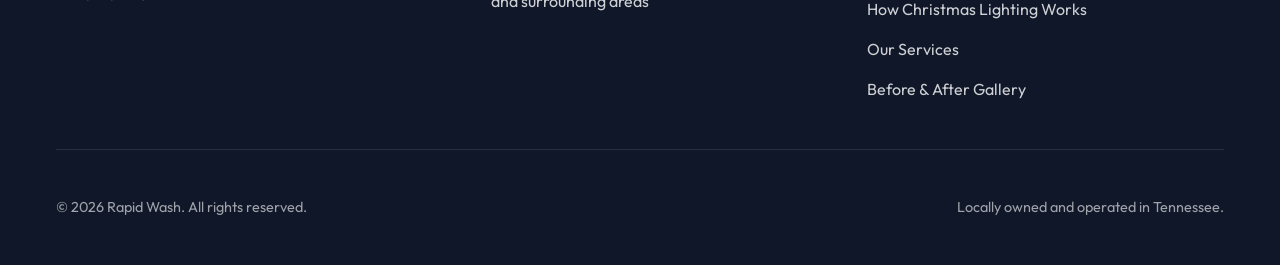
==== commit f76f7130: "Use one consistent photo instruction everywhere "Text them to (629) 301-1813 or attach them to your " ====
--- a/index.html
+++ b/index.html
@@ -176,7 +176,7 @@
             <span class="step-num">1</span>
             <div class="step-icon"><svg class="icon" viewBox="0 0 24 24"><path d="M23 19a2 2 0 0 1-2 2H3a2 2 0 0 1-2-2V8a2 2 0 0 1 2-2h4l2-3h6l2 3h4a2 2 0 0 1 2 2z"/><circle cx="12" cy="13" r="4"/></svg></div>
             <h3>Send Us Photos</h3>
-            <p>Request your quote, then send us photos of the sides and areas of your home you'd like lit.</p>
+            <p>Request your quote, then send us photos of the sides and areas of your home you want lit. Text them to (629) 301-1813 or attach them to your quote email.</p>
           </li>
           <li class="step step-featured">
             <span class="step-num">2</span>
@@ -479,7 +479,7 @@
 
             <div class="form-hint hidden" id="photoHint">
               <svg class="icon" viewBox="0 0 24 24"><path d="M23 19a2 2 0 0 1-2 2H3a2 2 0 0 1-2-2V8a2 2 0 0 1 2-2h4l2-3h6l2 3h4a2 2 0 0 1 2 2z"/><circle cx="12" cy="13" r="4"/></svg>
-              <p><strong>Photos needed for your free mockup.</strong> Please send photos of the sides and areas of your home you want lit. Attach them to the email this form opens, or text them to <a href="sms:6293011813">(629) 301-1813</a>.</p>
+              <p><strong>Photos needed for your free mockup.</strong> Please send photos of the sides and areas of your home you want lit. Text them to <a href="sms:6293011813">(629) 301-1813</a> or attach them to your quote email.</p>
             </div>
 
             <div class="form-field" style="margin-bottom: 1rem;">
@@ -507,7 +507,7 @@
             </div>
             <h3>Quote Request Sent!</h3>
             <p>Thank you for reaching out to Rapid Wash. We have received your details and will get back to you with a quote very soon!</p>
-            <p class="success-photo-note hidden" id="successPhotoNote"><strong>Next step:</strong> send photos of the sides and areas of your home you want lit, attached to that email or by text to <a href="sms:6293011813">(629) 301-1813</a>. We'll use them to create your free mockup.</p>
+            <p class="success-photo-note hidden" id="successPhotoNote"><strong>Next step:</strong> send photos of the sides and areas of your home you want lit. Text them to <a href="sms:6293011813">(629) 301-1813</a> or attach them to your quote email. We'll use them to create your free mockup.</p>
             <button class="btn btn-outline" id="resetFormBtn">Send Another Request</button>
           </div>
 
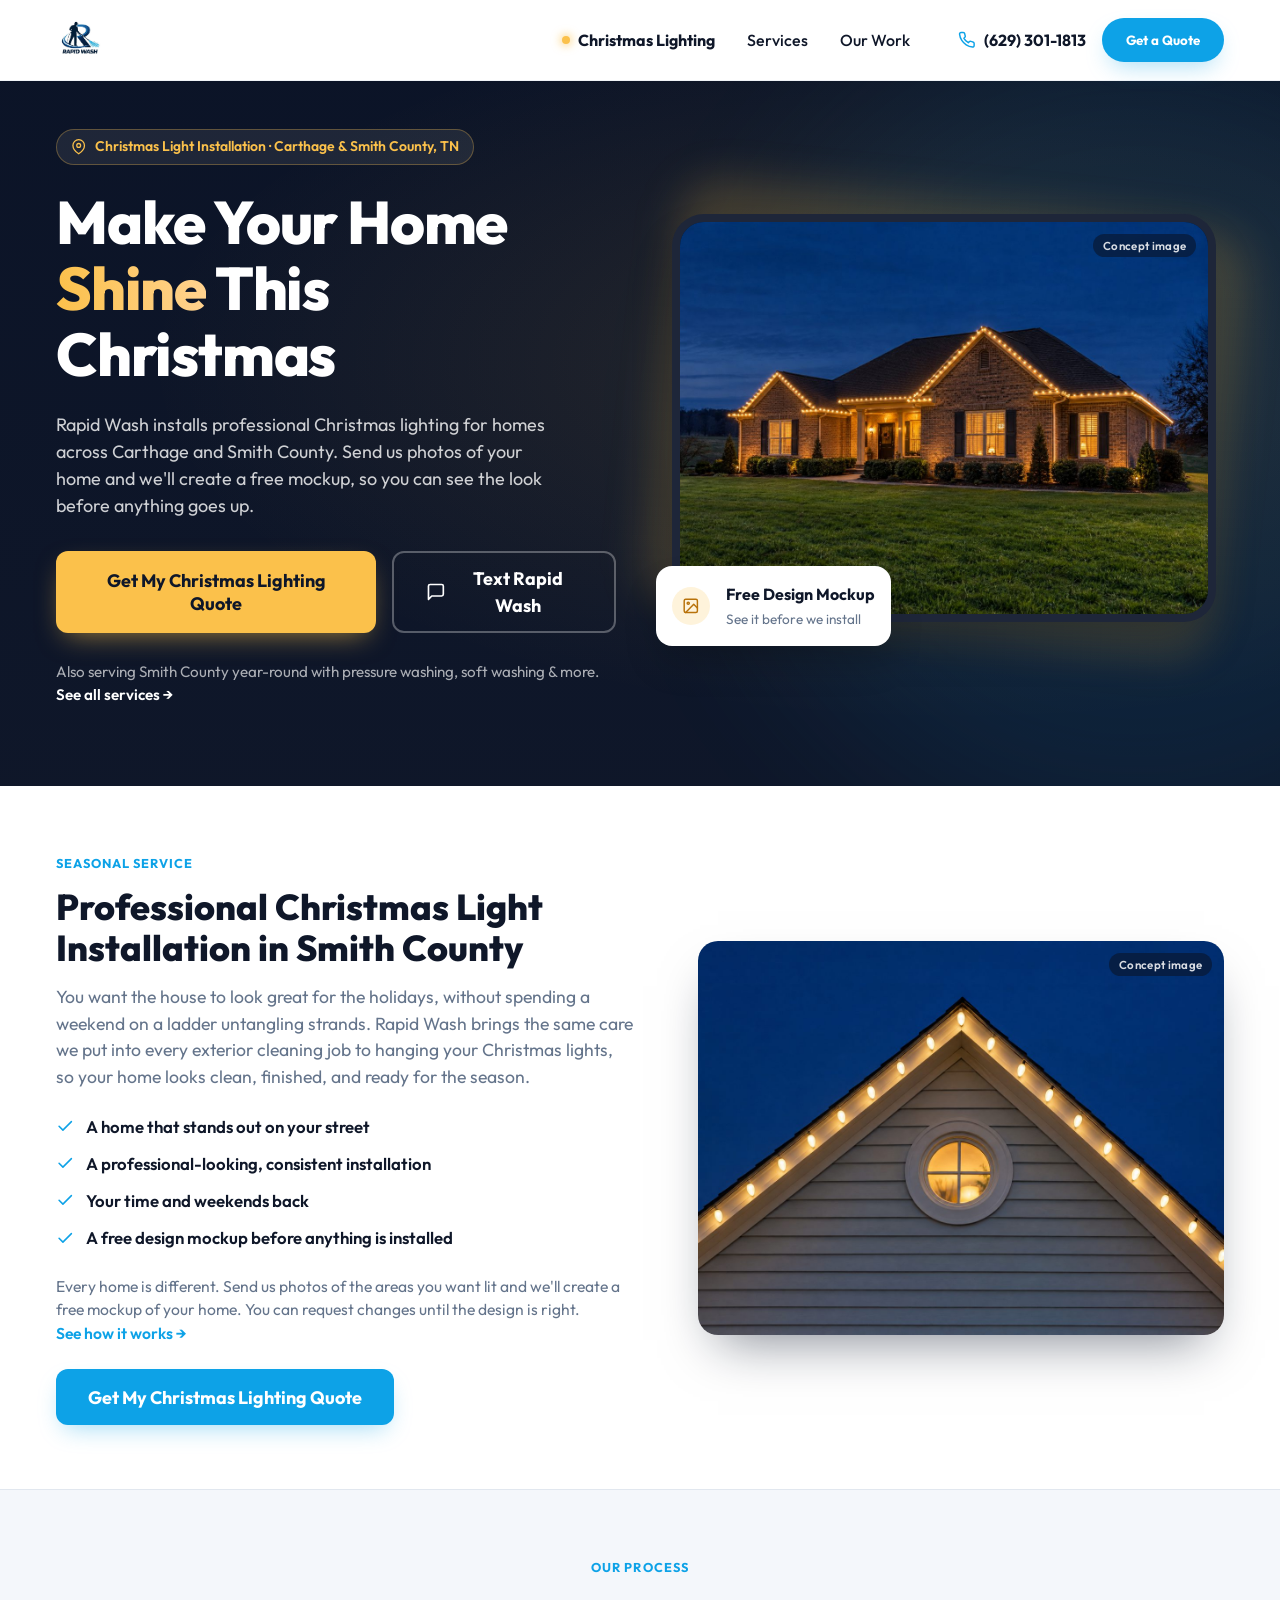
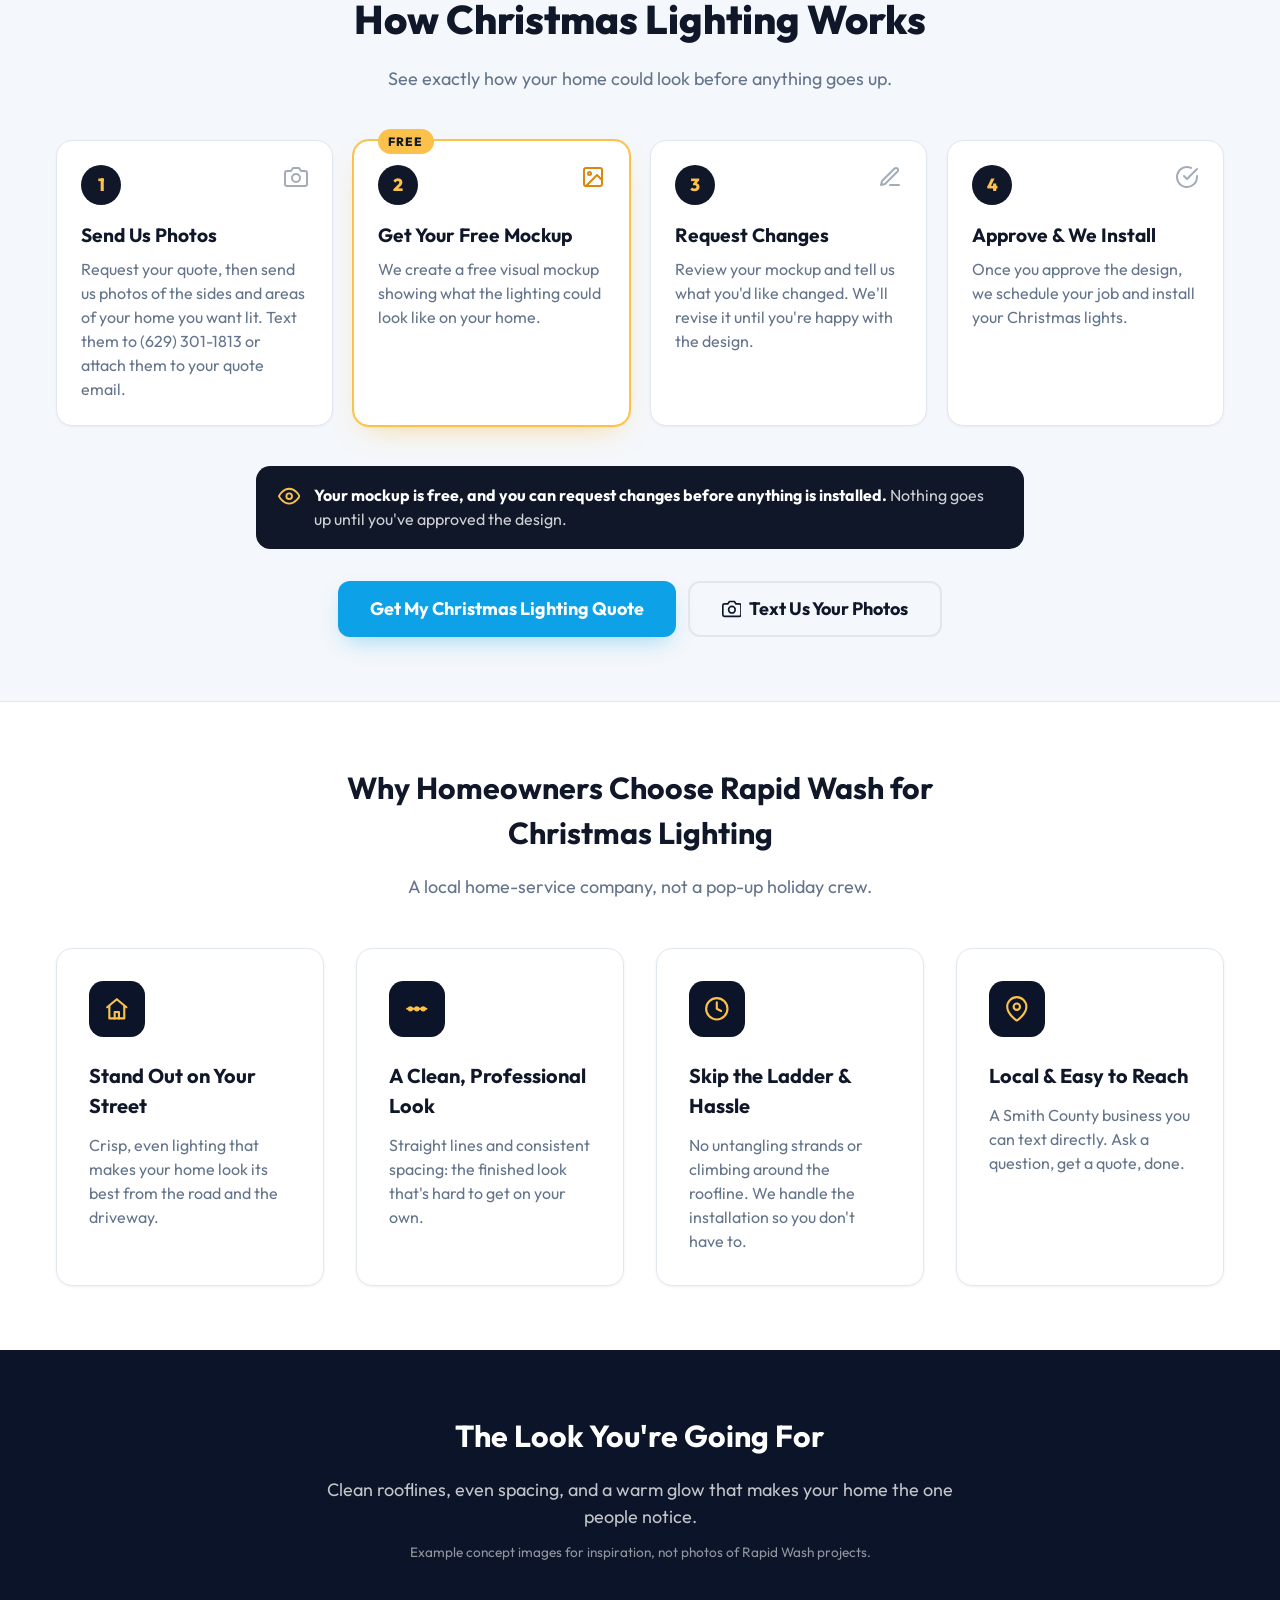
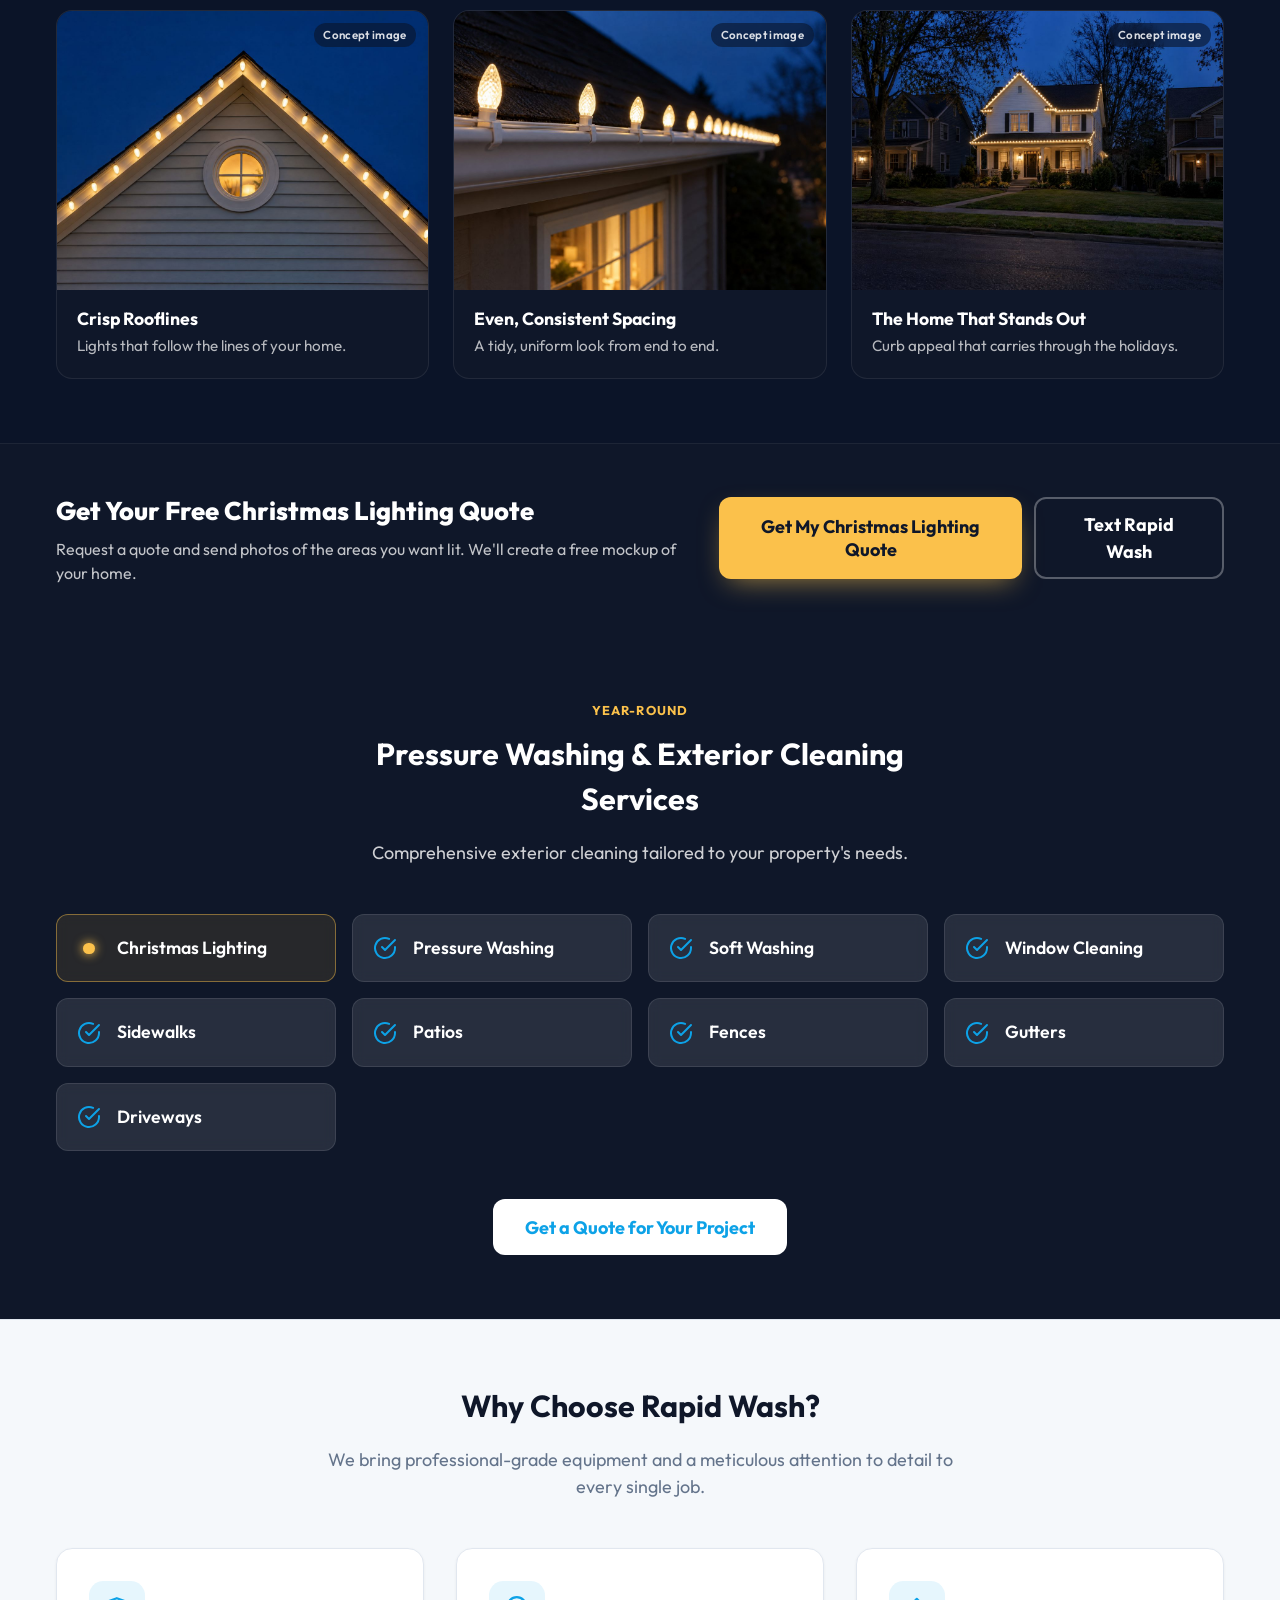
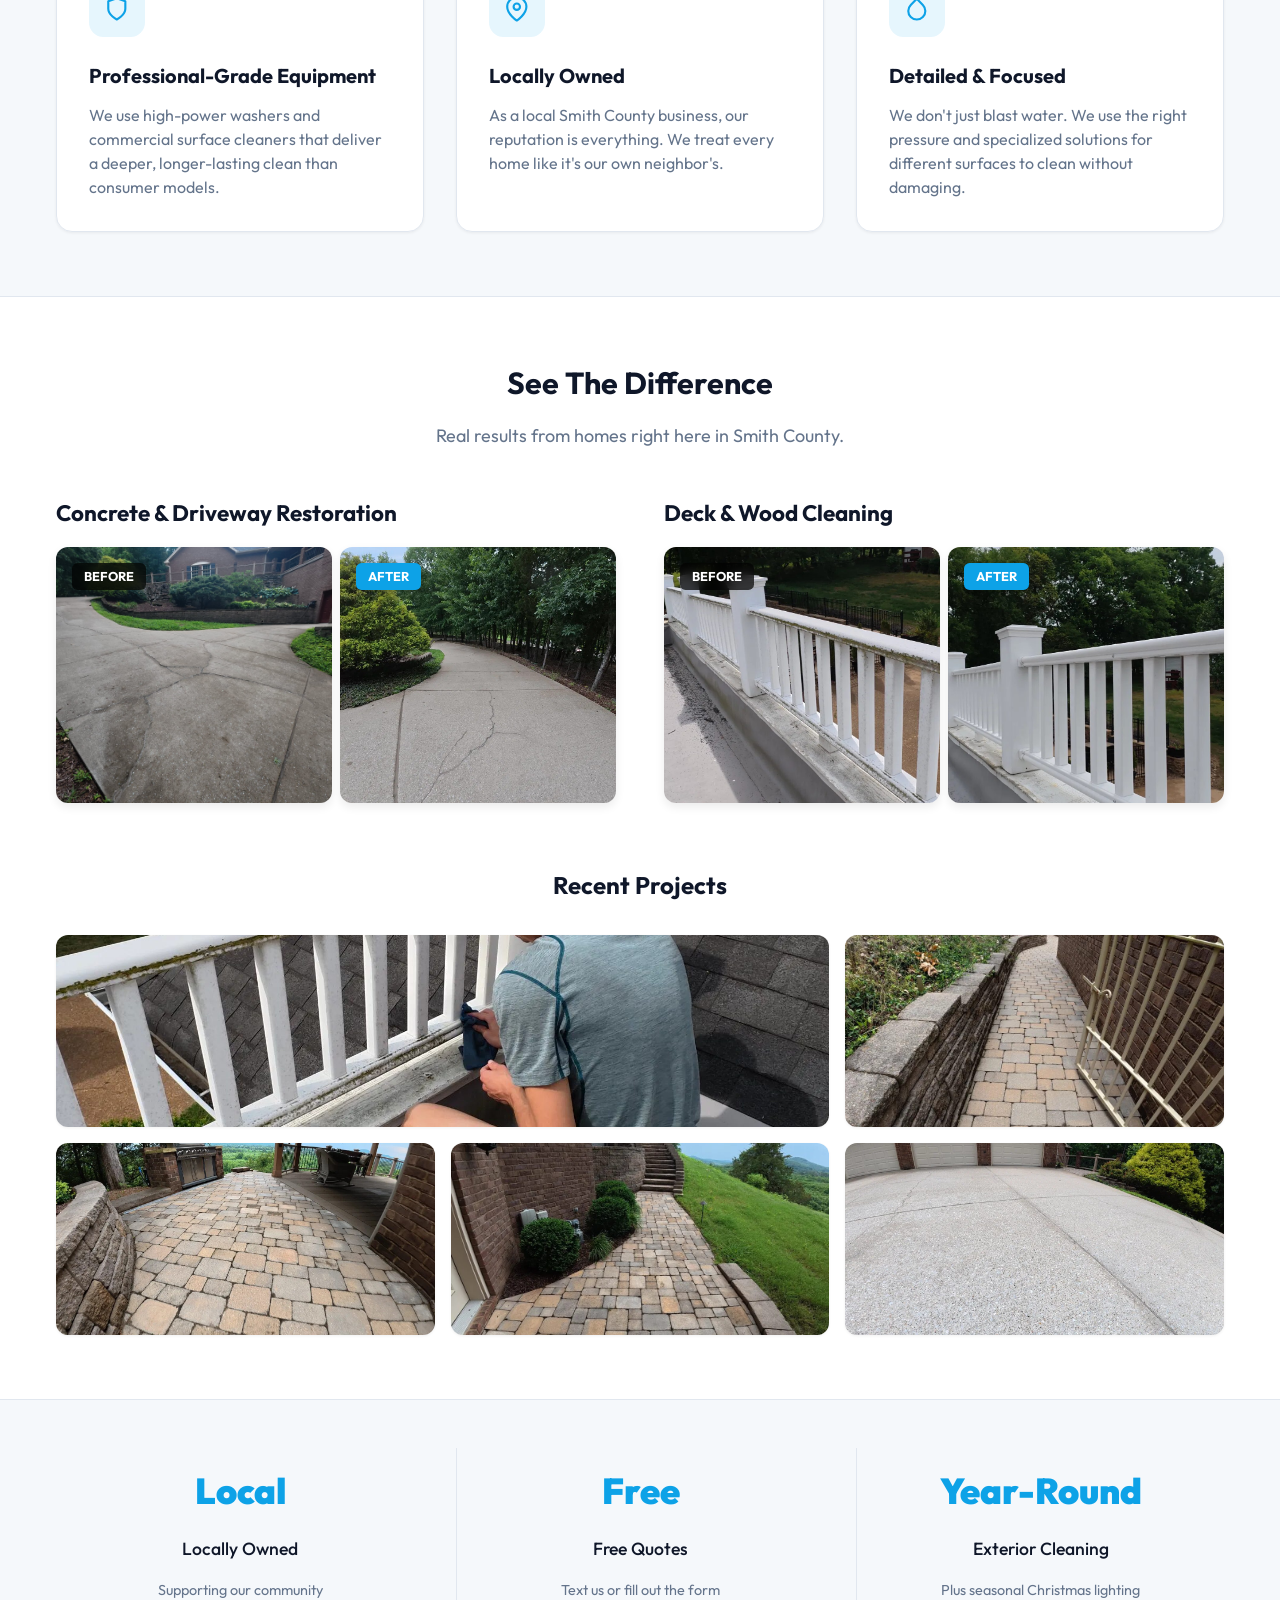
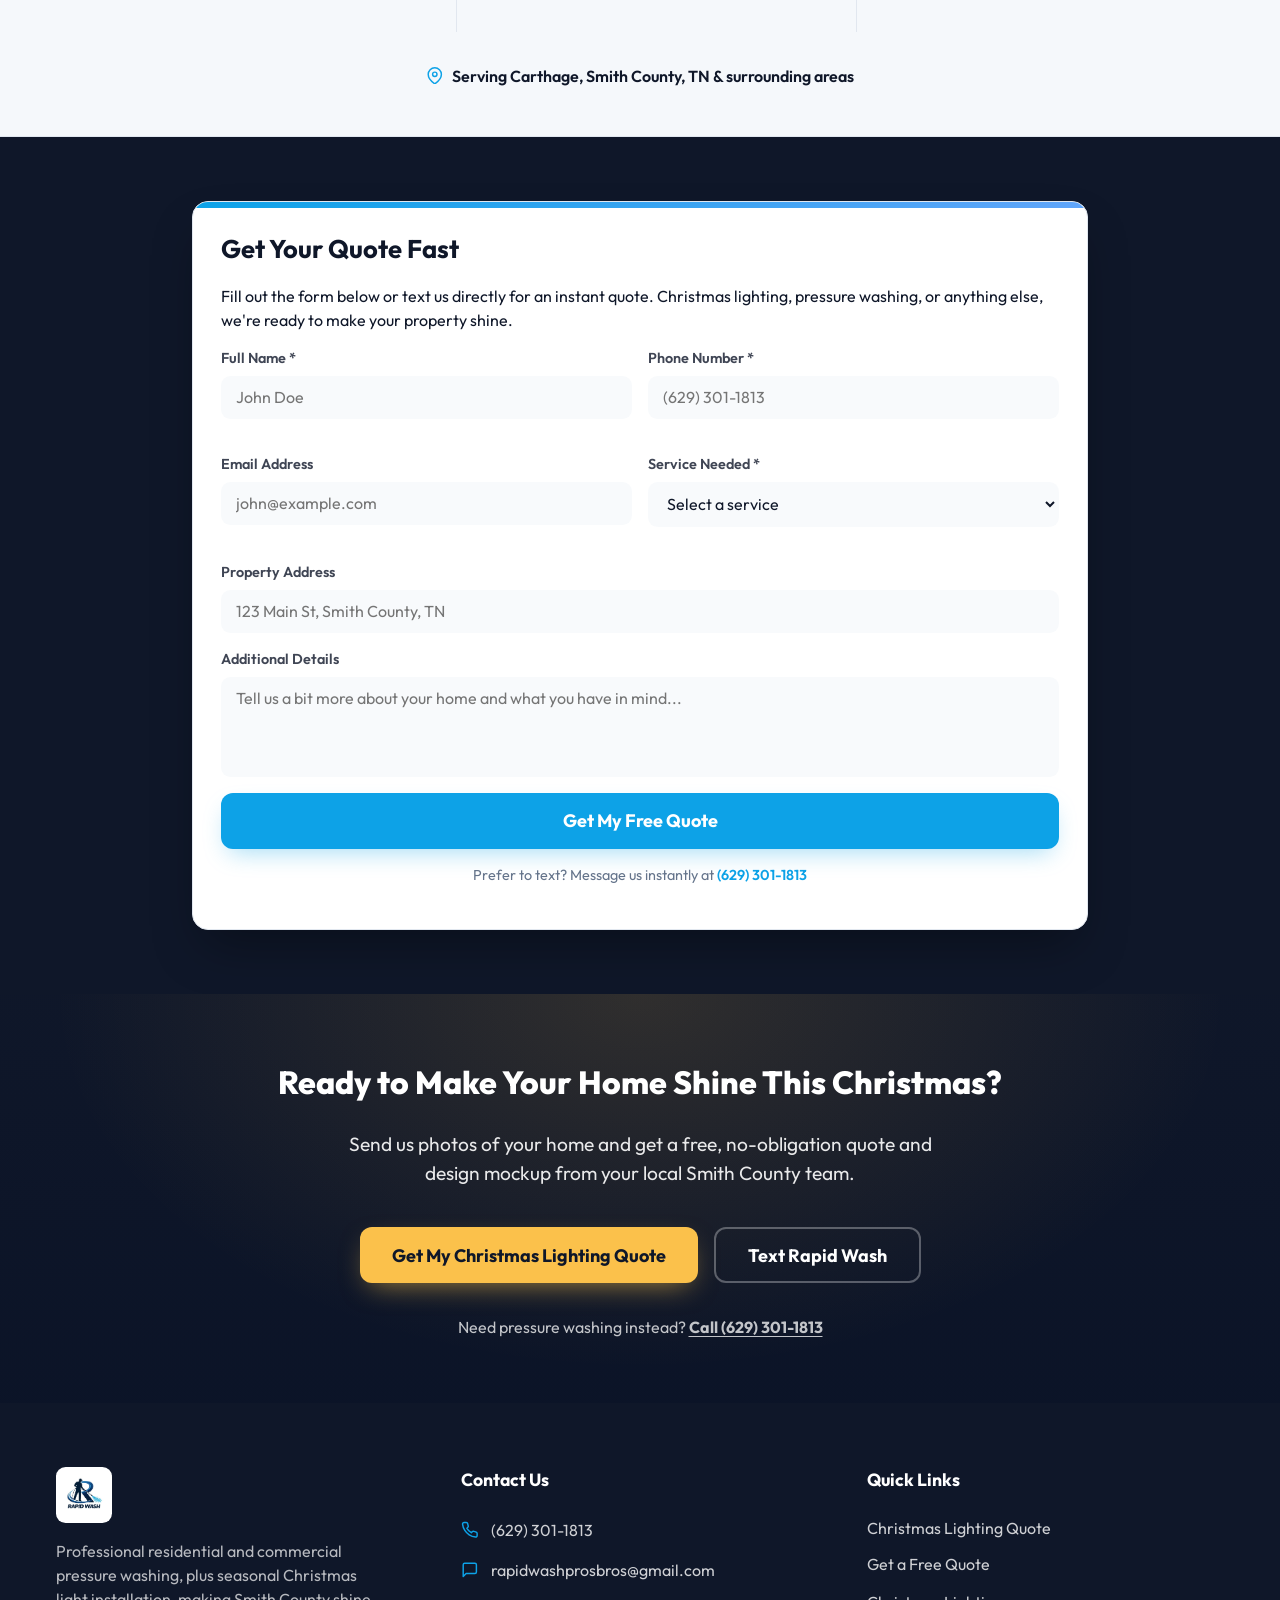
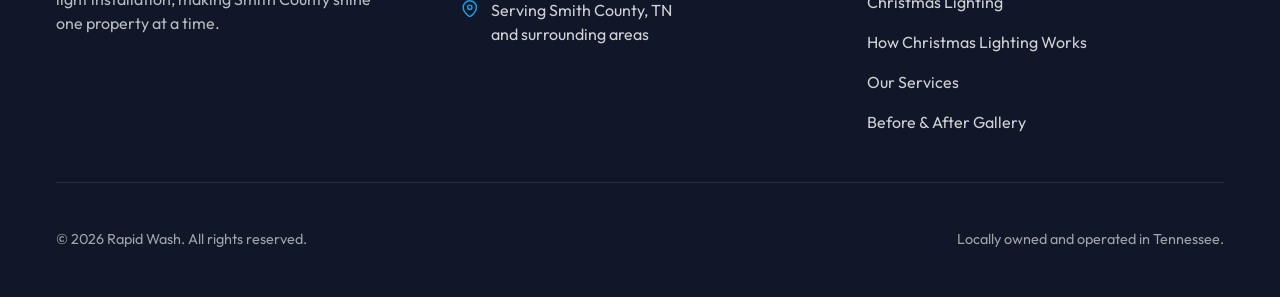
==== commit 14e8710d: "Replace lighting illustrations with labeled realistic concept images - Four AI-generated concept ima" ====
--- a/index.html
+++ b/index.html
@@ -119,7 +119,8 @@
 
         <div class="hero-image-wrap">
           <div class="hero-image-inner">
-            <img src="assets/christmas-hero.svg" alt="Illustration of a home at dusk with professionally installed roofline Christmas lights" width="600" height="460" />
+            <img src="assets/christmas-concept-hero.jpg" alt="Example concept image: a brick ranch home at dusk with warm white Christmas lights outlining the rooflines" width="1200" height="900" fetchpriority="high" />
+            <span class="concept-tag">Concept image</span>
             <div class="hero-badge">
               <div class="hero-badge-icon">
                 <svg class="icon" viewBox="0 0 24 24"><rect x="3" y="3" width="18" height="18" rx="2"/><circle cx="8.5" cy="8.5" r="1.5"/><polyline points="21 15 16 10 5 21"/></svg>
@@ -157,7 +158,8 @@
           </div>
         </div>
         <div class="split-visual">
-          <img src="assets/christmas-roofline.svg" alt="Illustration of a roof gable outlined with straight, evenly spaced Christmas lights" width="400" height="300" loading="lazy" />
+          <img src="assets/christmas-concept-roofline.jpg" alt="Example concept image: a roof gable outlined with straight, evenly spaced warm white Christmas lights" width="1200" height="900" loading="lazy" />
+          <span class="concept-tag">Concept image</span>
         </div>
       </div>
     </section>
@@ -256,25 +258,29 @@
     </section>
 
     <!-- 5. CHRISTMAS LIGHTING VISUALS -->
-    <!-- These are illustrations. Swap in real photos of Rapid Wash installs (assets/) once available. -->
+    <!-- Concept images (AI-generated examples), not Rapid Wash jobs. Swap in real photos of Rapid Wash installs once available, and drop the "Concept image" tags and note. -->
     <section class="glow-section">
       <div class="container">
         <div class="section-header">
           <h2>The Look You're Going For</h2>
           <p>Clean rooflines, even spacing, and a warm glow that makes your home the one people notice.</p>
+          <p class="concept-note">Example concept images for inspiration, not photos of Rapid Wash projects.</p>
         </div>
 
         <div class="glow-grid">
           <figure class="glow-tile">
-            <img src="assets/christmas-roofline.svg" alt="Illustration of a roof gable outlined with straight Christmas lights" width="400" height="300" loading="lazy" />
+            <img src="assets/christmas-concept-roofline.jpg" alt="Example concept image: a roof gable outlined with straight warm white Christmas lights" width="1200" height="900" loading="lazy" />
+            <span class="concept-tag">Concept image</span>
             <figcaption><strong>Crisp Rooflines</strong>Lights that follow the lines of your home.</figcaption>
           </figure>
           <figure class="glow-tile">
-            <img src="assets/christmas-spacing.svg" alt="Illustration of evenly spaced warm white bulbs along a gutter line" width="400" height="300" loading="lazy" />
+            <img src="assets/christmas-concept-spacing.jpg" alt="Example concept image: evenly spaced warm white bulbs clipped along a gutter line" width="1200" height="900" loading="lazy" />
+            <span class="concept-tag">Concept image</span>
             <figcaption><strong>Even, Consistent Spacing</strong>A tidy, uniform look from end to end.</figcaption>
           </figure>
           <figure class="glow-tile">
-            <img src="assets/christmas-street.svg" alt="Illustration of a street at night where one home stands out with Christmas lights" width="400" height="300" loading="lazy" />
+            <img src="assets/christmas-concept-street.jpg" alt="Example concept image: a street at dusk where one home stands out with warm white Christmas lights" width="1200" height="900" loading="lazy" />
+            <span class="concept-tag">Concept image</span>
             <figcaption><strong>The Home That Stands Out</strong>Curb appeal that carries through the holidays.</figcaption>
           </figure>
         </div>
--- a/styles.css
+++ b/styles.css
@@ -1361,6 +1361,40 @@
   color: hsl(var(--foreground));
 }
 
+/* ---------- Concept image labels ---------- */
+
+.split-visual,
+.glow-tile {
+  position: relative;
+}
+
+.concept-tag {
+  position: absolute;
+  top: 0.75rem;
+  right: 0.75rem;
+  z-index: 2;
+  padding: 0.2rem 0.6rem;
+  border-radius: 9999px;
+  background: rgba(10, 20, 40, 0.6);
+  backdrop-filter: blur(6px);
+  color: rgba(255, 255, 255, 0.85);
+  font-size: 0.72rem;
+  font-weight: 600;
+  letter-spacing: 0.03em;
+  pointer-events: none;
+}
+
+.hero-image-inner .concept-tag {
+  top: 1.25rem;
+  right: 1.25rem;
+}
+
+.glow-section .section-header .concept-note {
+  margin-top: 0.75rem;
+  font-size: 0.85rem;
+  color: rgba(255, 255, 255, 0.55);
+}
+
 /* ---------- Visual / gallery section ---------- */
 
 .glow-section {
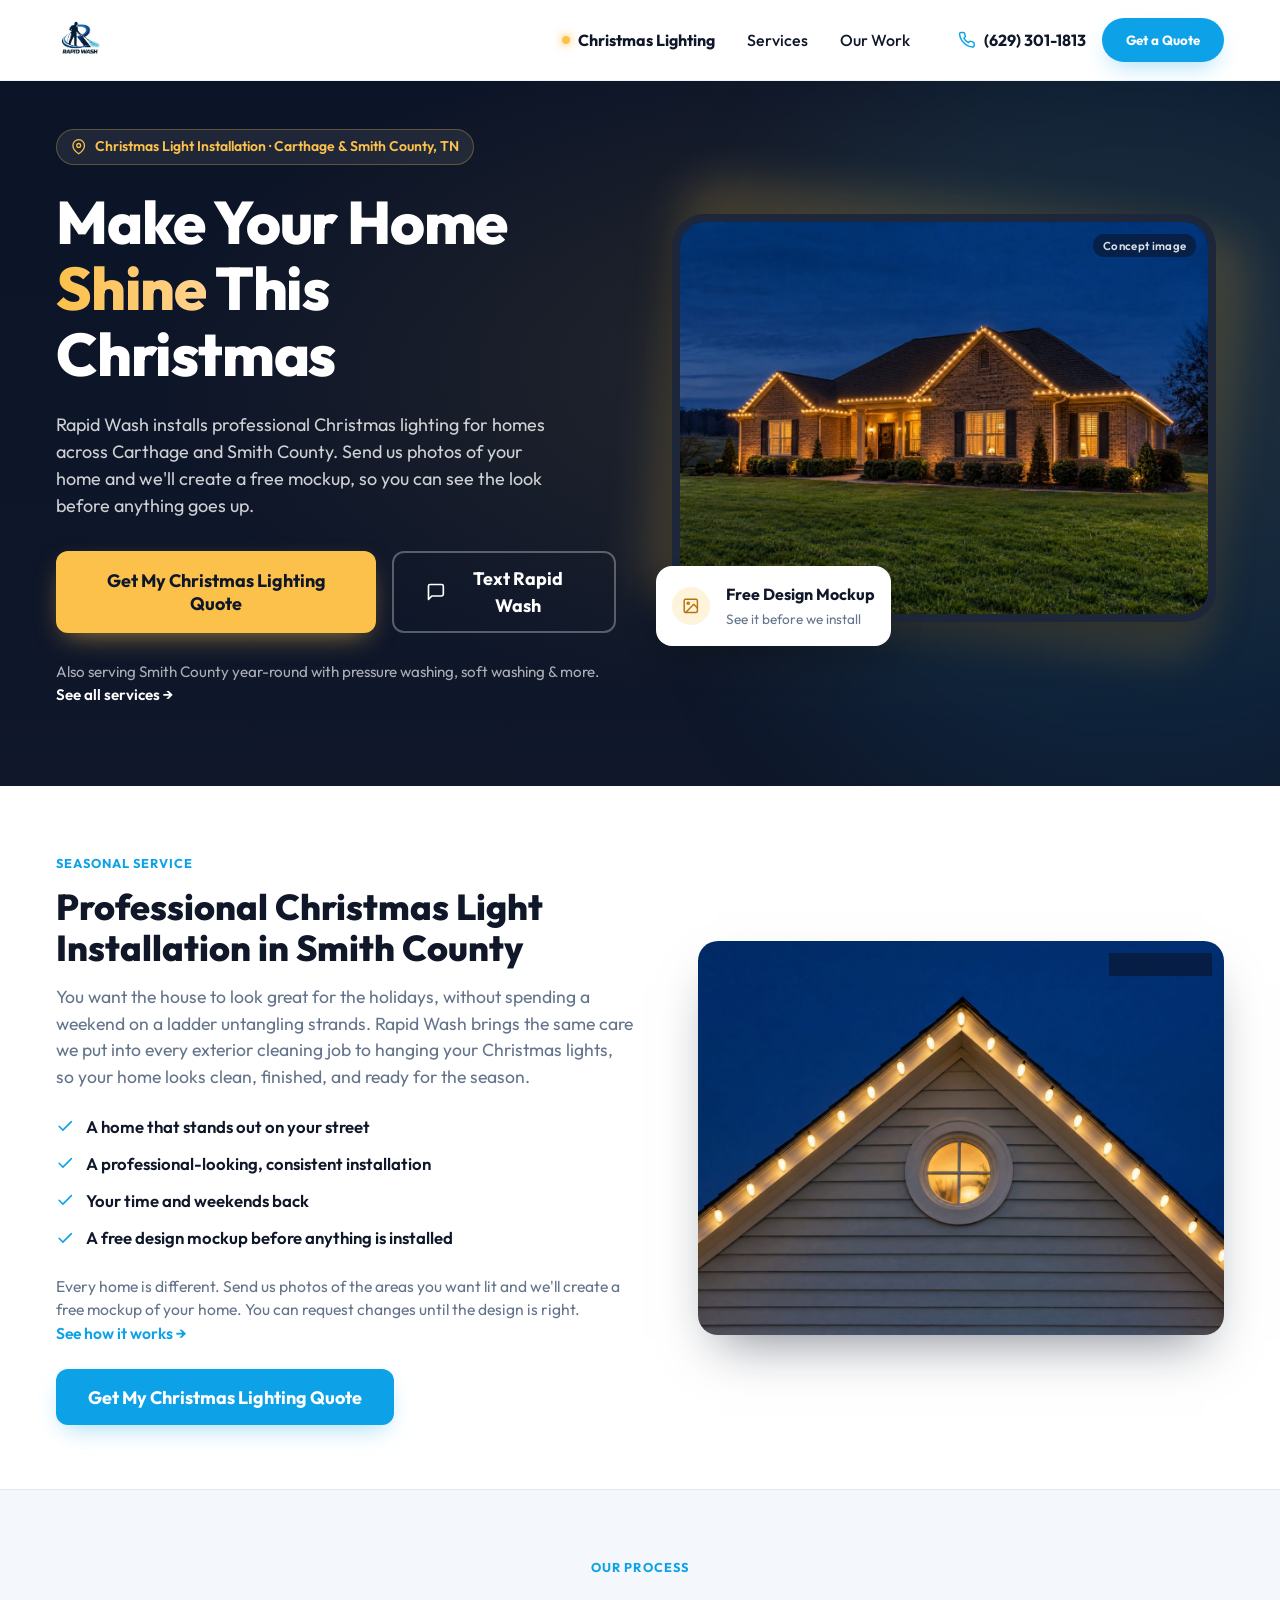
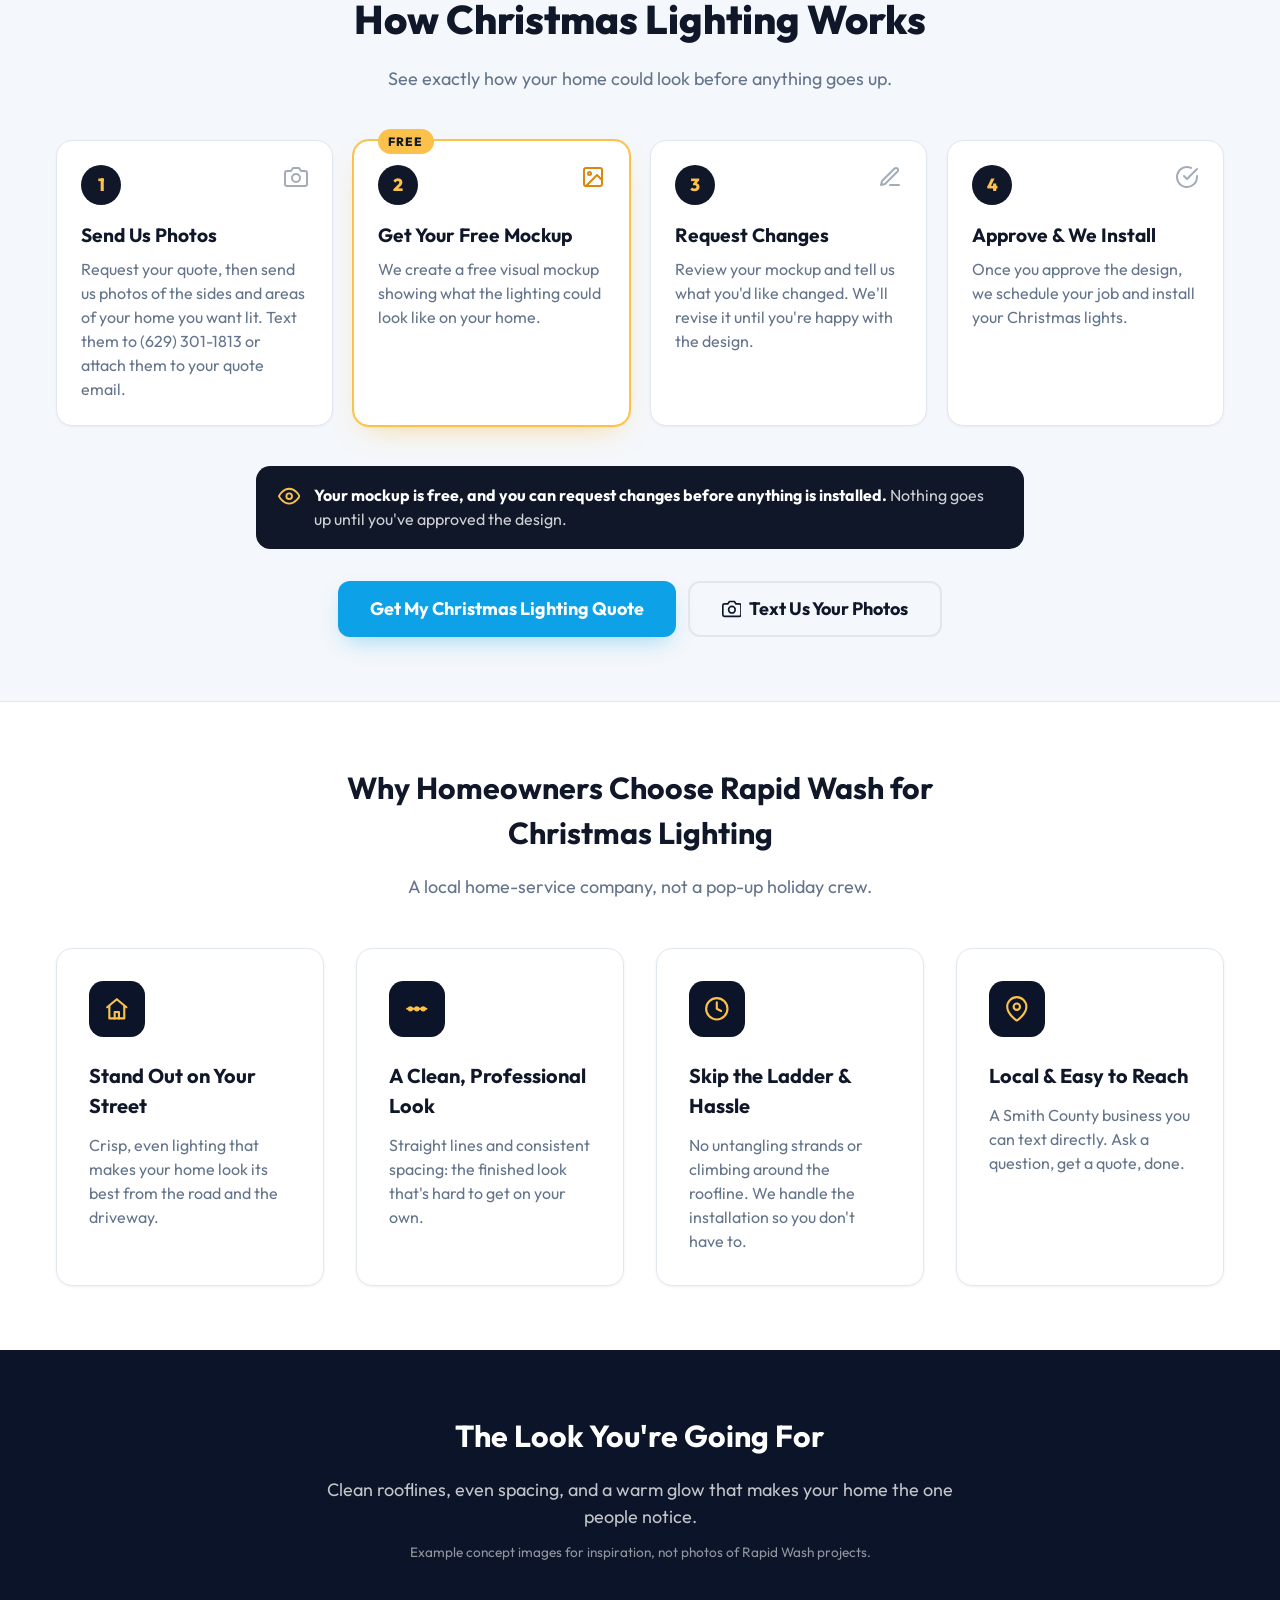
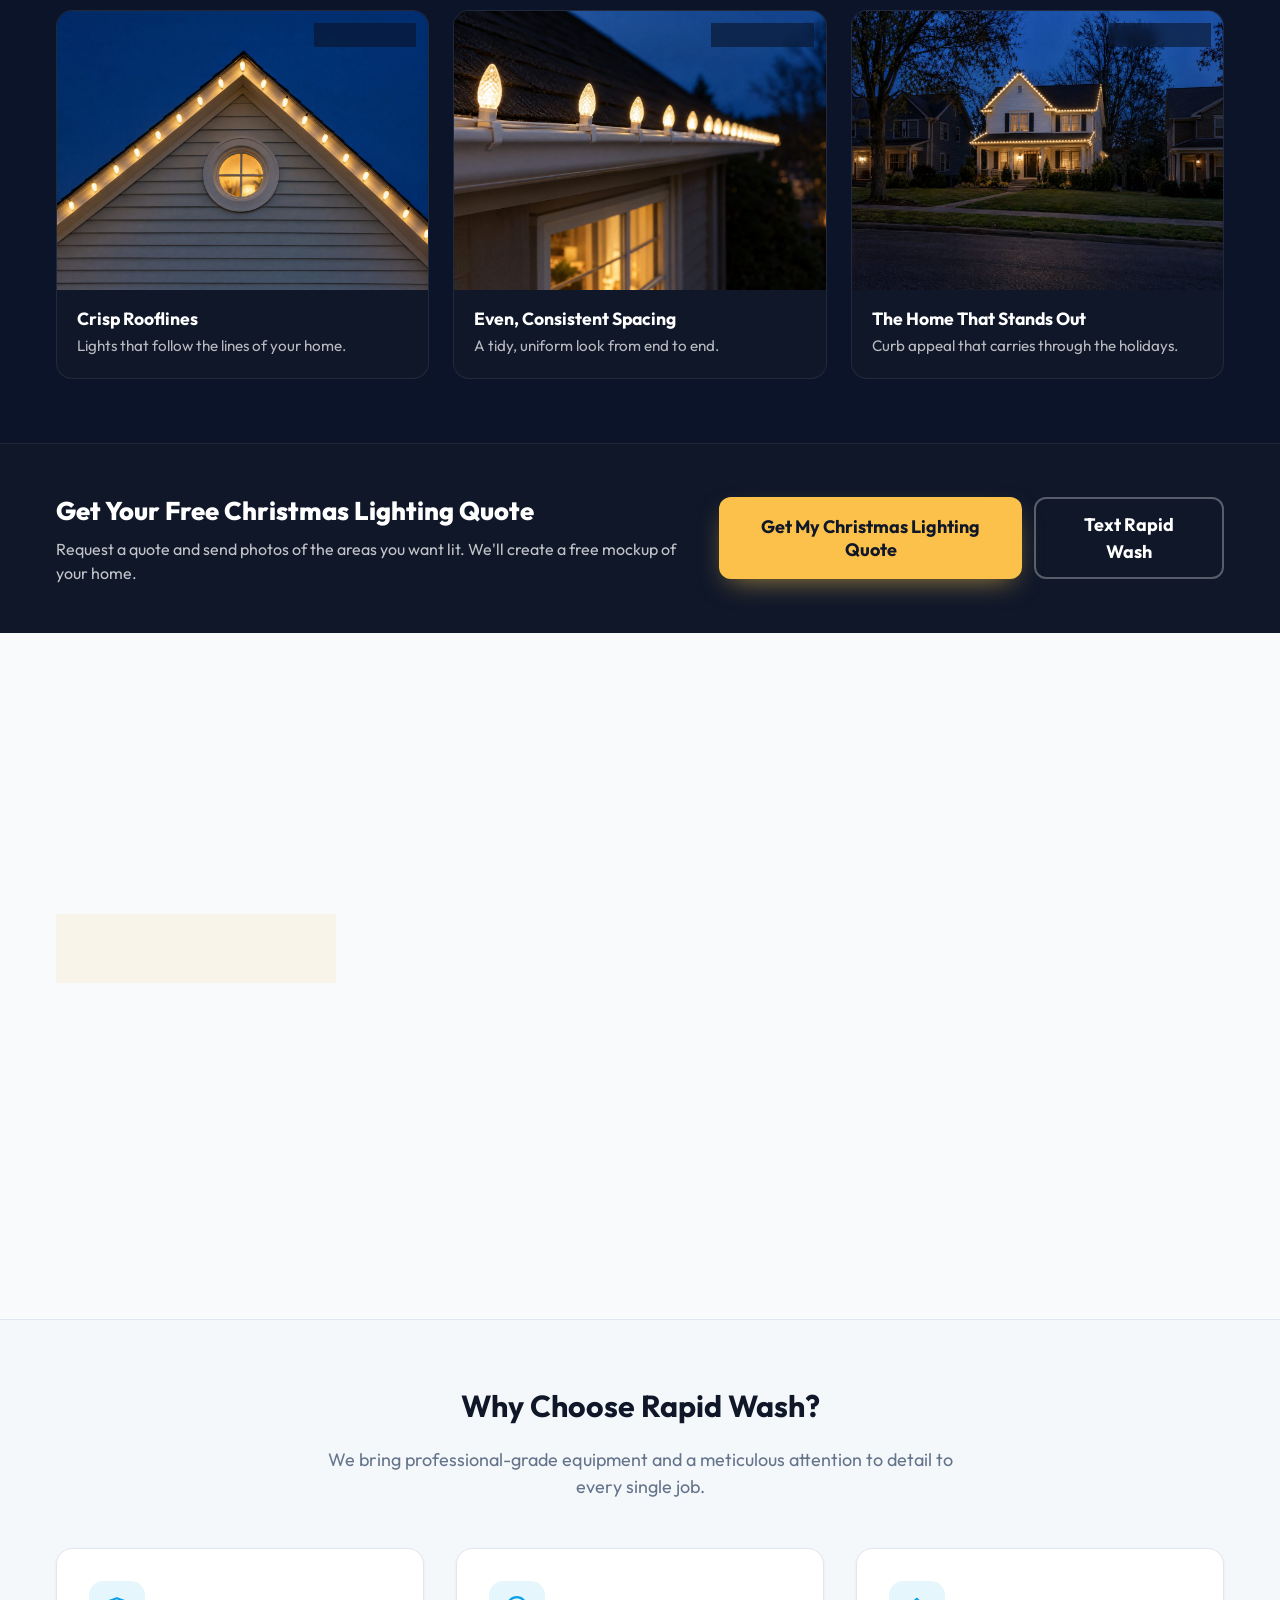
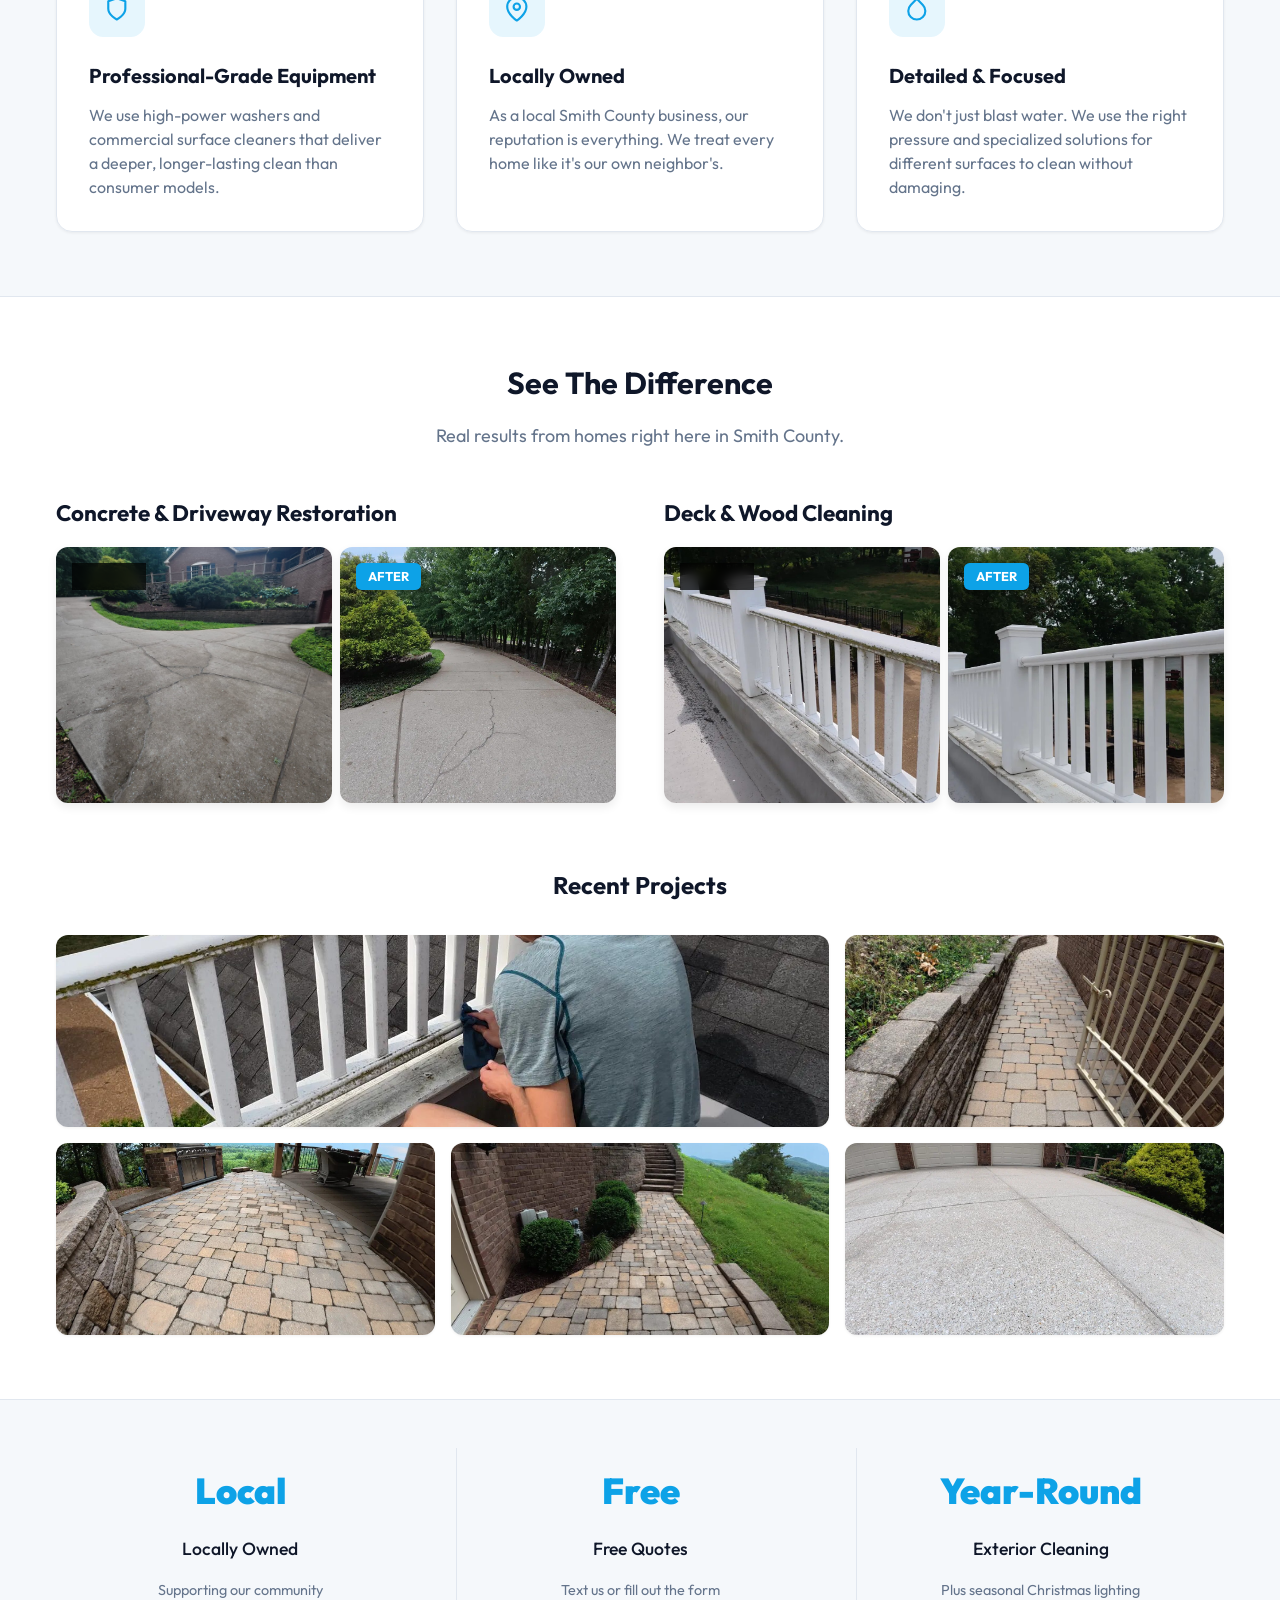
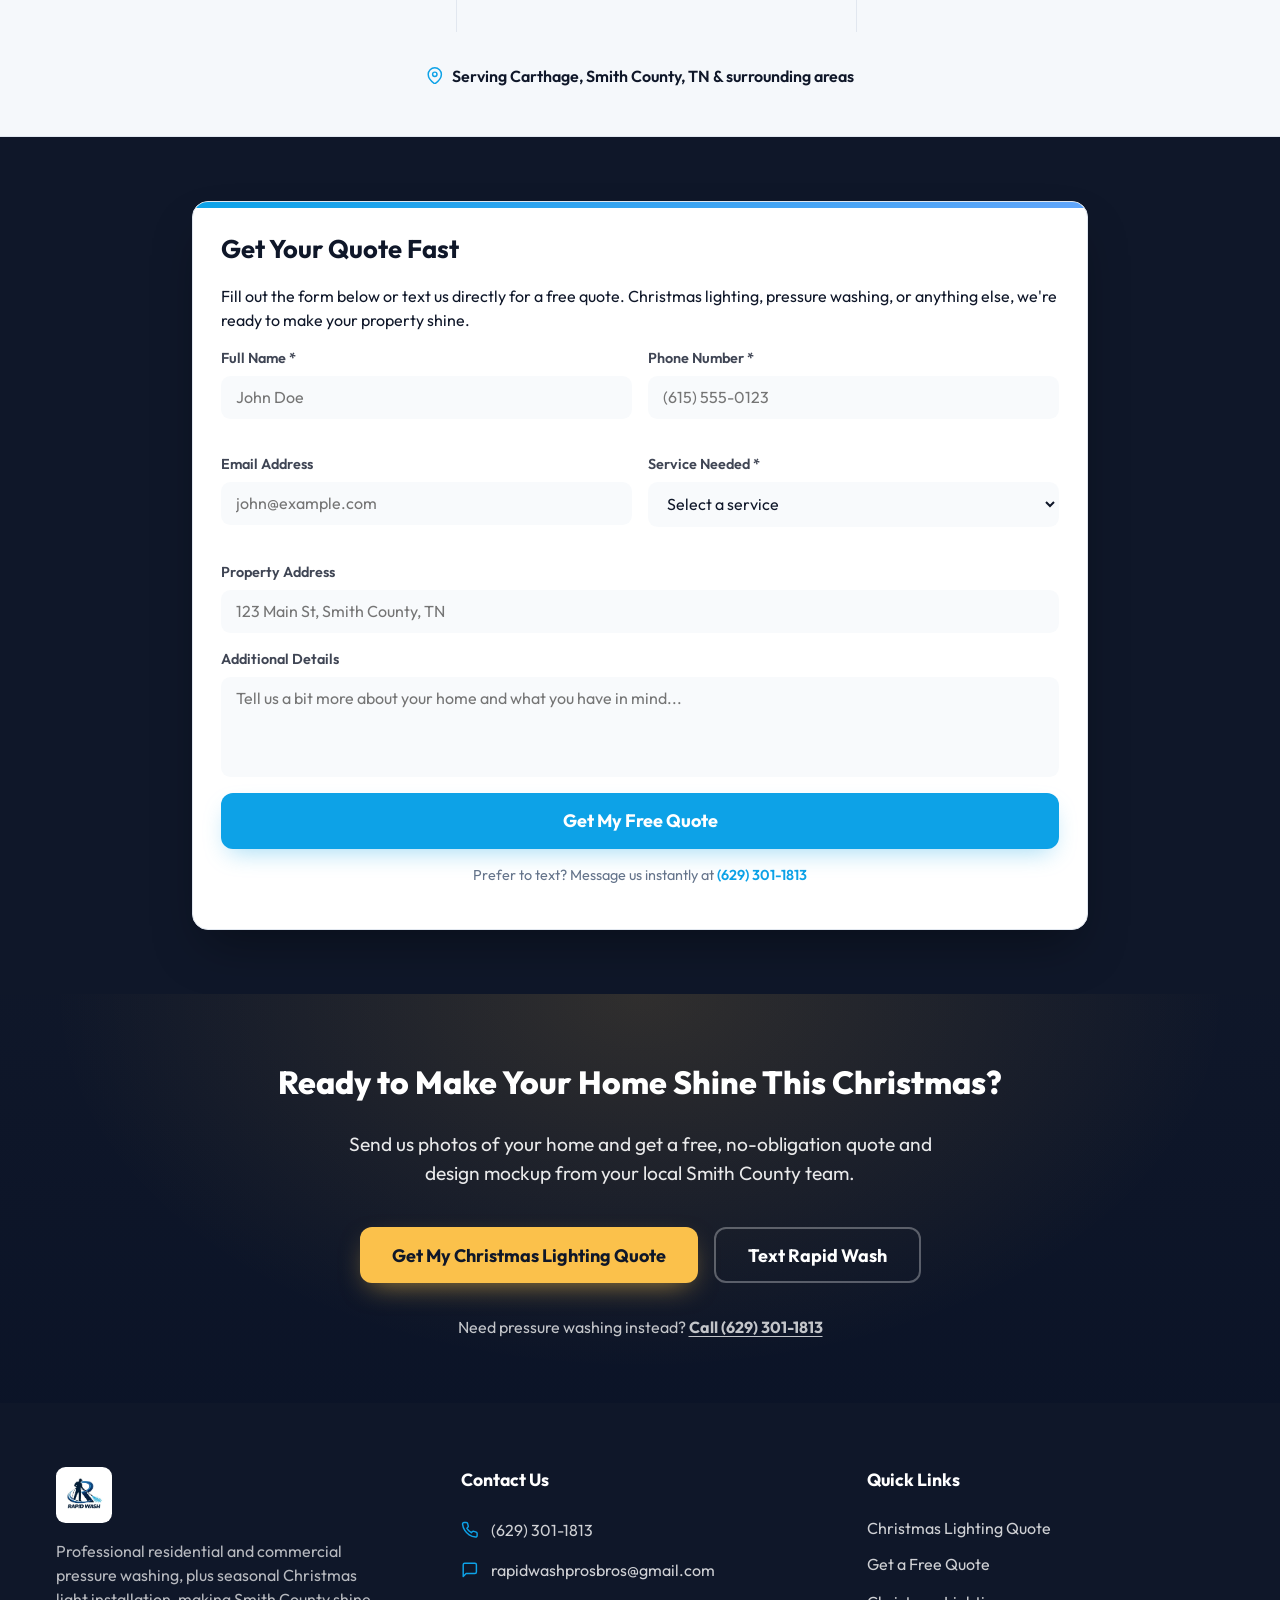
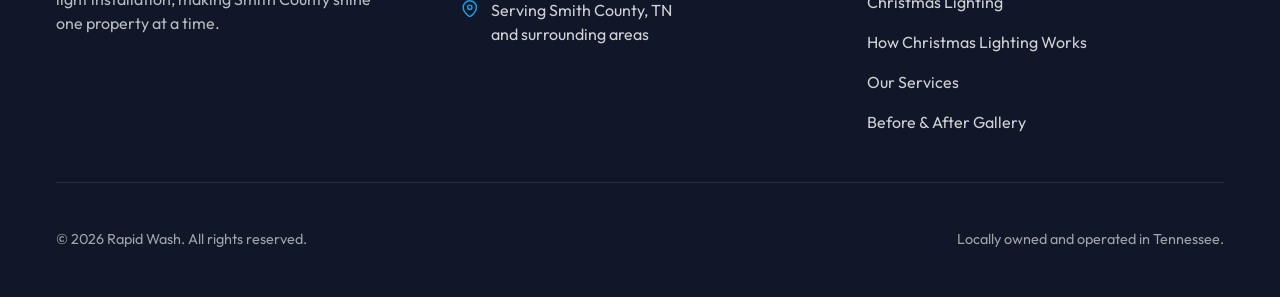
==== commit 68a17d2e: "Final pre-launch QA fixes - Share preview rebuilt from the hero concept image, labeled "Concept   im" ====
--- a/index.html
+++ b/index.html
@@ -2,9 +2,9 @@
 <html lang="en">
 <head>
   <meta charset="UTF-8" />
-  <meta name="viewport" content="width=device-width, initial-scale=1.0, maximum-scale=1" />
+  <meta name="viewport" content="width=device-width, initial-scale=1.0" />
   <title>Christmas Light Installation in Carthage &amp; Smith County, TN | Rapid Wash</title>
-  <meta name="description" content="Professional Christmas light installation for homes in Carthage and Smith County, TN. Send us photos and get a free design mockup and quote from Rapid Wash, your local pressure washing and exterior cleaning company." />
+  <meta name="description" content="Christmas light installation in Carthage &amp; Smith County, TN. Send photos and get a free design mockup and quote from Rapid Wash, your local pressure washing company." />
   <meta name="robots" content="index, follow" />
   <meta property="og:title" content="Christmas Light Installation in Carthage &amp; Smith County, TN | Rapid Wash" />
   <meta property="og:description" content="Make your home shine this Christmas. Professional Christmas light installation in Smith County, TN, with a free design mockup of your home before anything is installed." />
@@ -12,12 +12,13 @@
   <meta property="og:image" content="opengraph.jpg" />
   <meta property="og:image:width" content="1200" />
   <meta property="og:image:height" content="630" />
-  <meta property="og:image:alt" content="Rapid Wash: Make Your Home Shine This Christmas. Christmas light installation in Carthage and Smith County, TN." />
+  <meta property="og:image:alt" content="Rapid Wash: Make Your Home Shine This Christmas. Christmas light installation in Carthage and Smith County, TN, shown with a labeled concept image of a lit home." />
   <meta name="twitter:image" content="opengraph.jpg" />
   <meta name="twitter:card" content="summary_large_image" />
   <meta name="twitter:title" content="Christmas Light Installation in Carthage &amp; Smith County, TN | Rapid Wash" />
   <meta name="twitter:description" content="Make your home shine this Christmas. Professional Christmas light installation in Smith County, TN, with a free design mockup of your home before anything is installed." />
   <link rel="icon" type="image/svg+xml" href="favicon.svg" />
+  <link rel="apple-touch-icon" href="apple-touch-icon.png" />
   <link rel="preconnect" href="https://fonts.googleapis.com">
   <link rel="preconnect" href="https://fonts.gstatic.com" crossorigin>
   <link href="https://fonts.googleapis.com/css2?family=Outfit:wght@300;400;500;600;700;800;900&display=swap" rel="stylesheet">
@@ -445,7 +446,7 @@
 
           <form id="quoteForm" novalidate>
             <h3>Get Your Quote Fast</h3>
-            <p>Fill out the form below or text us directly for an instant quote. Christmas lighting, pressure washing, or anything else, we're ready to make your property shine.</p>
+            <p>Fill out the form below or text us directly for a free quote. Christmas lighting, pressure washing, or anything else, we're ready to make your property shine.</p>
 
             <div class="form-grid">
               <div class="form-field">
@@ -455,7 +456,7 @@
               </div>
               <div class="form-field">
                 <label for="phone">Phone Number *</label>
-                <input type="tel" id="phone" name="phone" placeholder="(629) 301-1813" autocomplete="tel" required />
+                <input type="tel" id="phone" name="phone" placeholder="(615) 555-0123" autocomplete="tel" required />
                 <span class="form-error" data-error-for="phone"></span>
               </div>
             </div>
@@ -478,6 +479,7 @@
                   <option>Patios</option>
                   <option>Fences</option>
                   <option>Gutters</option>
+                  <option>Driveways</option>
                 </select>
                 <span class="form-error" data-error-for="service"></span>
               </div>
@@ -511,8 +513,8 @@
             <div class="quote-success-icon">
               <svg class="icon" viewBox="0 0 24 24"><path d="M22 11.08V12a10 10 0 1 1-5.93-9.14"/><polyline points="22 4 12 14.01 9 11.01"/></svg>
             </div>
-            <h3>Quote Request Sent!</h3>
-            <p>Thank you for reaching out to Rapid Wash. We have received your details and will get back to you with a quote very soon!</p>
+            <h3>Almost Done: Press Send</h3>
+            <p>Your email app should have opened with your quote request filled in. Press <strong>Send</strong> so it reaches Rapid Wash. If it didn't open, text your request to <a href="sms:6293011813">(629) 301-1813</a>.</p>
             <p class="success-photo-note hidden" id="successPhotoNote"><strong>Next step:</strong> send photos of the sides and areas of your home you want lit. Text them to <a href="sms:6293011813">(629) 301-1813</a> or attach them to your quote email. We'll use them to create your free mockup.</p>
             <button class="btn btn-outline" id="resetFormBtn">Send Another Request</button>
           </div>
--- a/styles.css
+++ b/styles.css
@@ -713,7 +713,7 @@
   content: "";
   position: absolute;
   inset: 0;
-  background: url('https://images.unsplash.com/photo-1621293954908-907159247fc8?q=80&w=2070&auto=format&fit=crop') center/cover;
+  background: url('https://images.unsplash.com/photo-1621293954908-907159247fc8?q=60&w=1200&auto=format&fit=crop') center/cover;
   opacity: 0.1;
   mix-blend-mode: overlay;
 }
@@ -1346,7 +1346,7 @@
 }
 
 .form-hint a,
-.success-photo-note a {
+.quote-success a {
   font-weight: 700;
   color: hsl(var(--primary));
   white-space: nowrap;
@@ -1771,3 +1771,111 @@
     scroll-behavior: auto !important;
   }
 }
+
+/* ==========================================================================
+   Stacked hero (phones & tablets, < 1024px)
+   Order: badge, headline, copy, CTAs, image + badge, "also serving" line.
+   Desktop (>= 1024px) is unaffected.
+   ========================================================================== */
+
+@media (max-width: 1023px) {
+  .hero-seasonal .container {
+    gap: 0;
+  }
+
+  /* Let the copy's children join the hero grid so the "also serving"
+     line can sit below the image instead of between CTAs and image. */
+  .hero-seasonal .hero-copy {
+    display: contents;
+  }
+
+  .hero-seasonal .eyebrow {
+    justify-self: start;
+  }
+
+  .hero-seasonal .hero-copy > * {
+    animation: fadeInUp 0.6s ease-out both;
+  }
+
+  .hero-seasonal .hero-image-wrap {
+    margin-top: 2rem;
+  }
+
+  .hero-seasonal .hero-also {
+    order: 1;
+    margin-top: 2.75rem;
+  }
+}
+
+@media (max-width: 767px) {
+  .site-header .container {
+    height: 4rem;
+  }
+
+  .logo img {
+    height: 2.5rem;
+  }
+
+  .mobile-menu {
+    top: 4rem;
+  }
+
+  [id] {
+    scroll-margin-top: 4rem;
+  }
+
+  .hero-seasonal {
+    padding: 1.25rem 0 3rem;
+  }
+
+  .hero-seasonal .eyebrow {
+    font-size: 0.75rem;
+    padding: 0.3rem 0.75rem;
+    margin-bottom: 1rem;
+    max-width: 100%;
+  }
+
+  .hero-seasonal h1 {
+    font-size: clamp(2rem, 9.4vw, 2.6rem);
+    margin-bottom: 0.85rem;
+  }
+
+  .hero-seasonal .hero-sub {
+    font-size: 1rem;
+    margin-bottom: 1.25rem;
+  }
+
+  .hero-seasonal .hero-actions {
+    gap: 0.6rem;
+  }
+
+  .hero-seasonal .hero-actions .btn {
+    min-height: 3.25rem;
+    font-size: 1.05rem;
+  }
+
+  .hero-seasonal .hero-image-wrap {
+    margin-top: 1.5rem;
+  }
+
+  .hero-seasonal .hero-image-inner {
+    max-width: none;
+  }
+
+  .hero-seasonal .hero-image-inner img {
+    border-width: 4px;
+    border-radius: 1.25rem;
+  }
+
+  .hero-seasonal .hero-badge {
+    left: 0.75rem;
+    bottom: -1.25rem;
+    padding: 0.7rem 0.9rem;
+    gap: 0.75rem;
+  }
+
+  .hero-seasonal .hero-also {
+    margin-top: 2.25rem;
+    font-size: 0.9rem;
+  }
+}
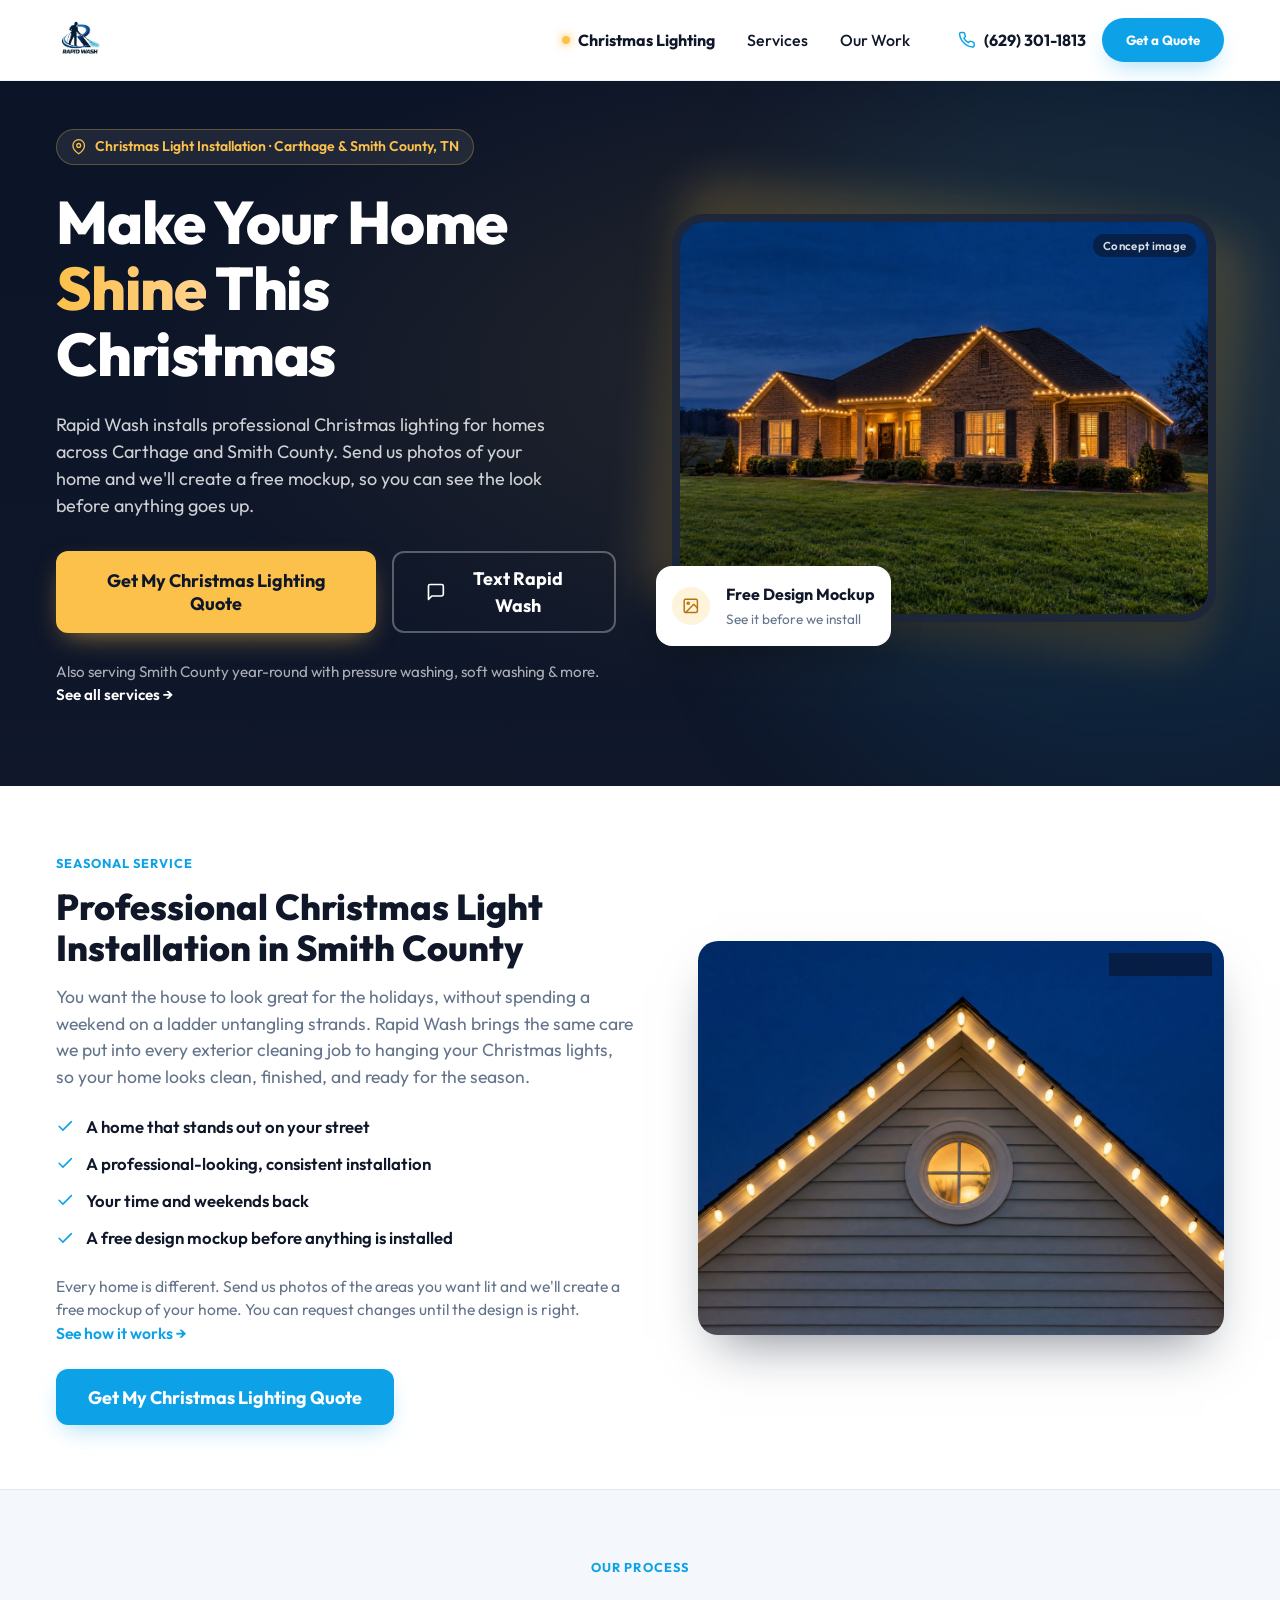
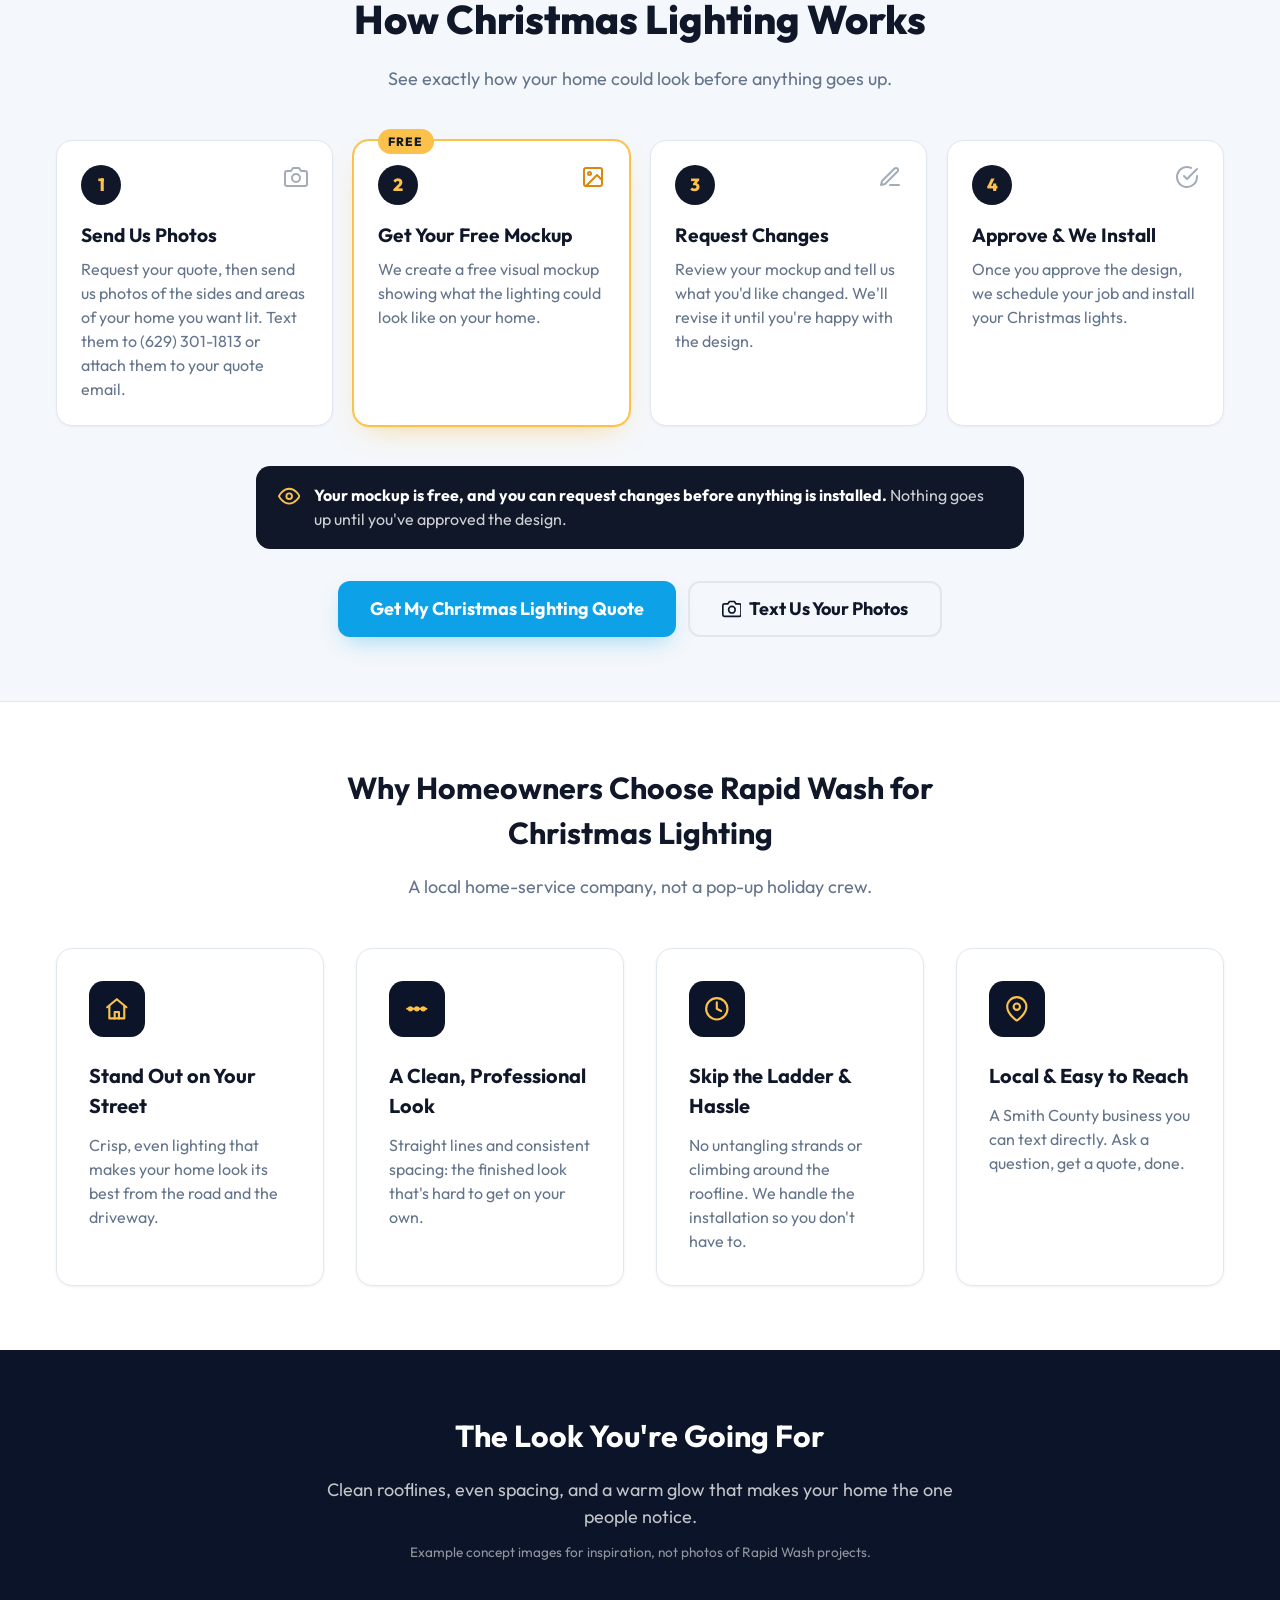
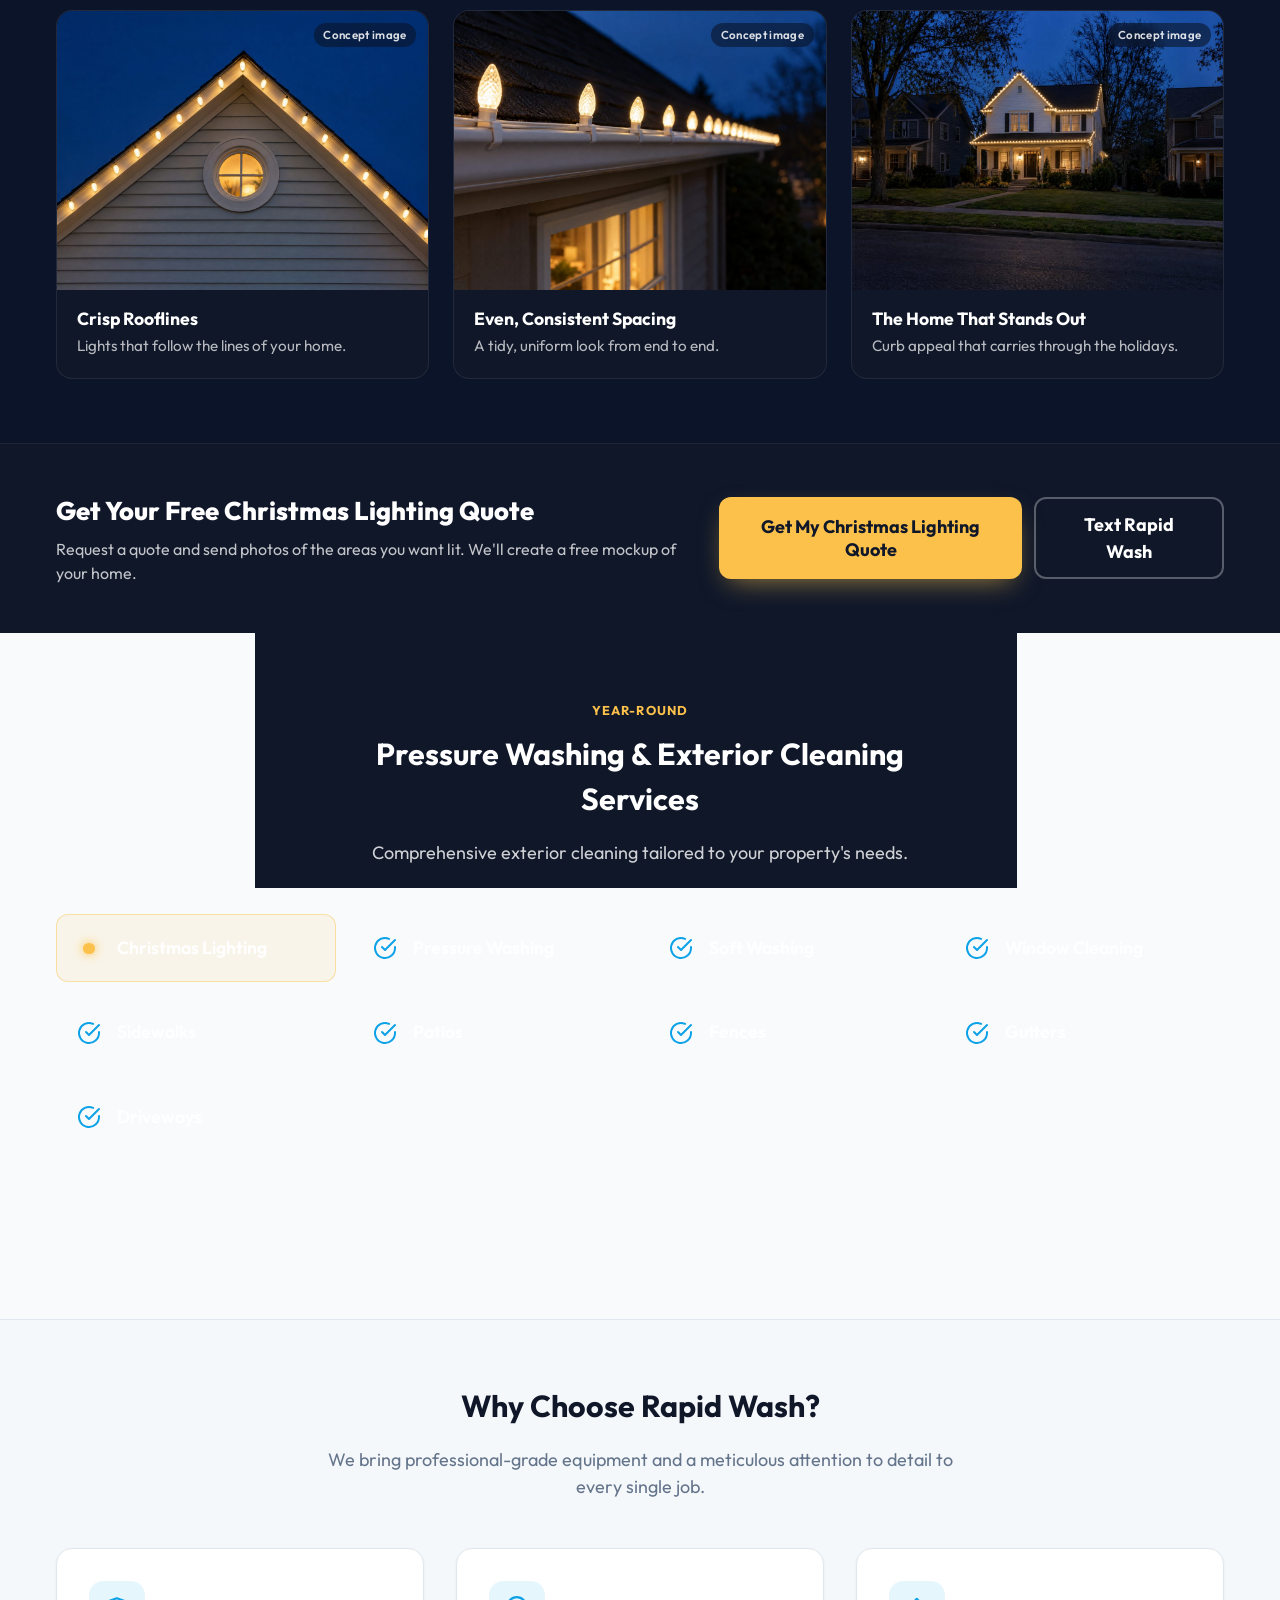
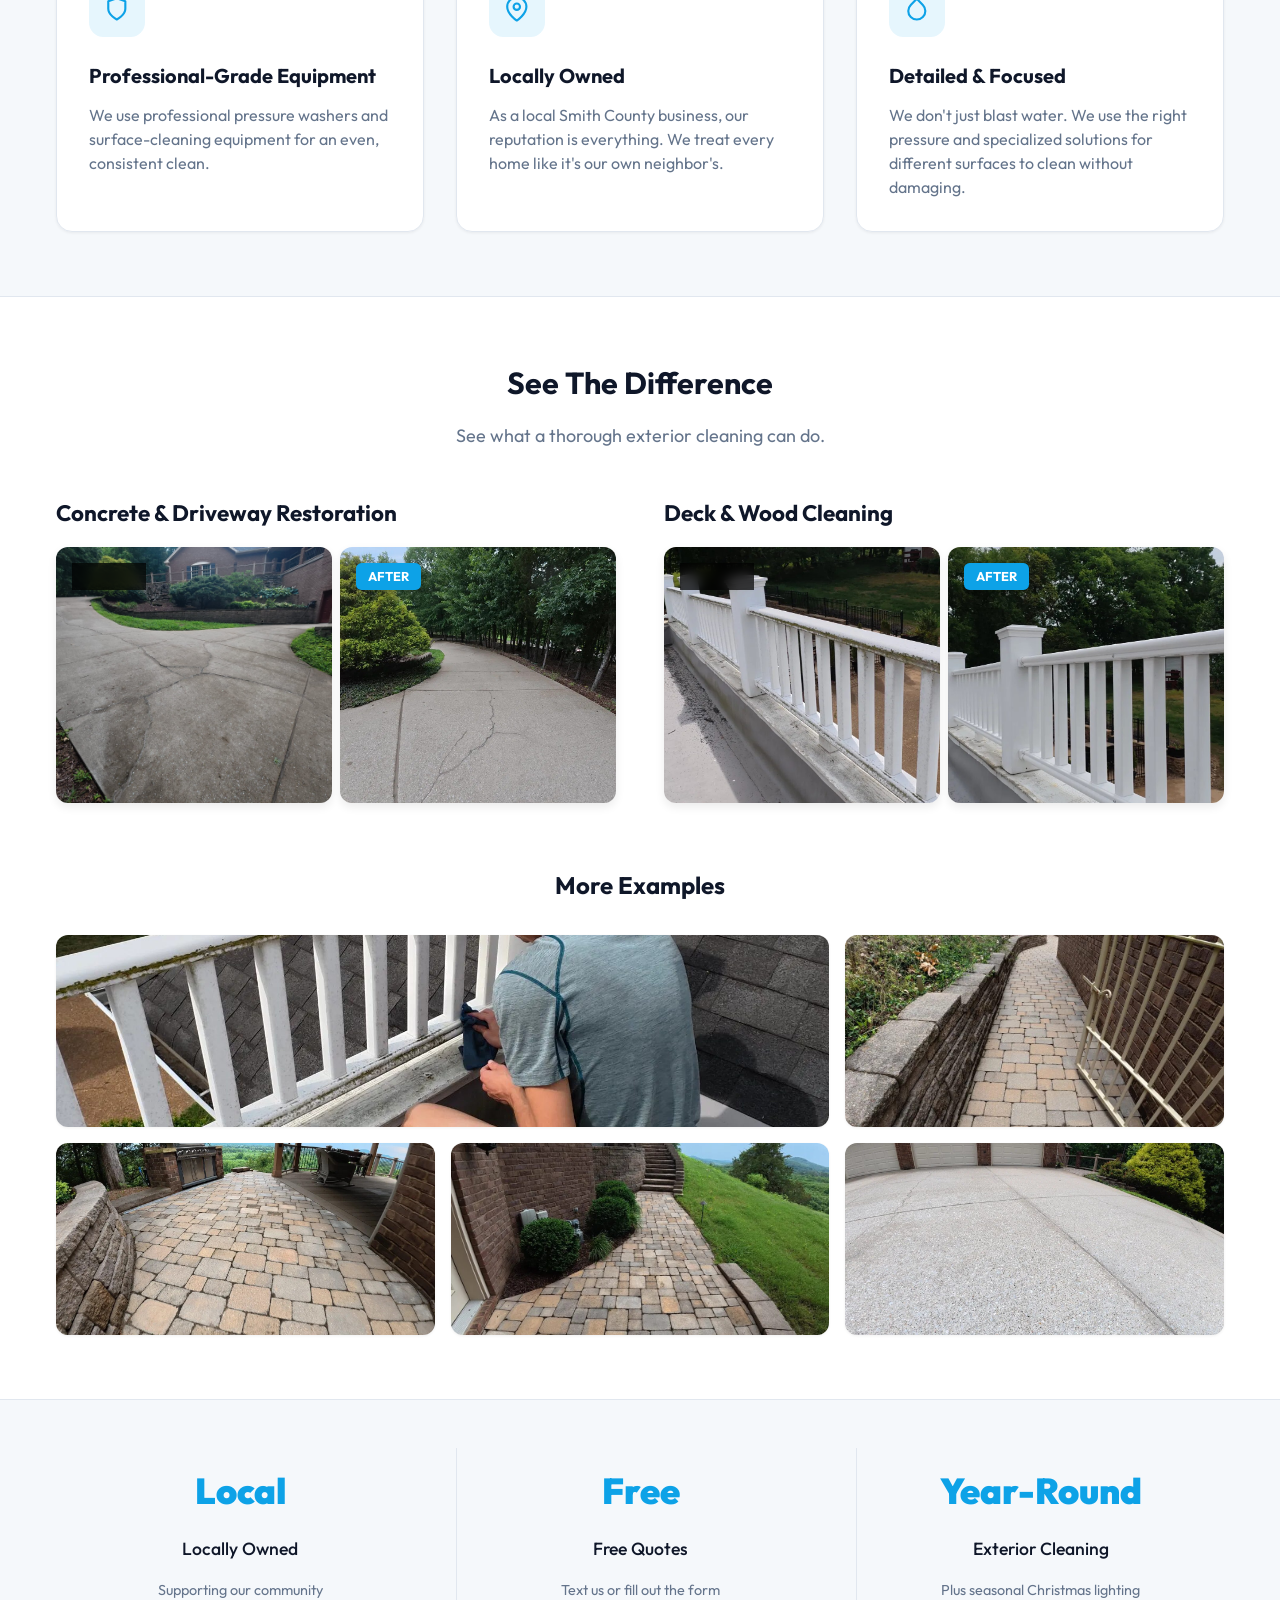
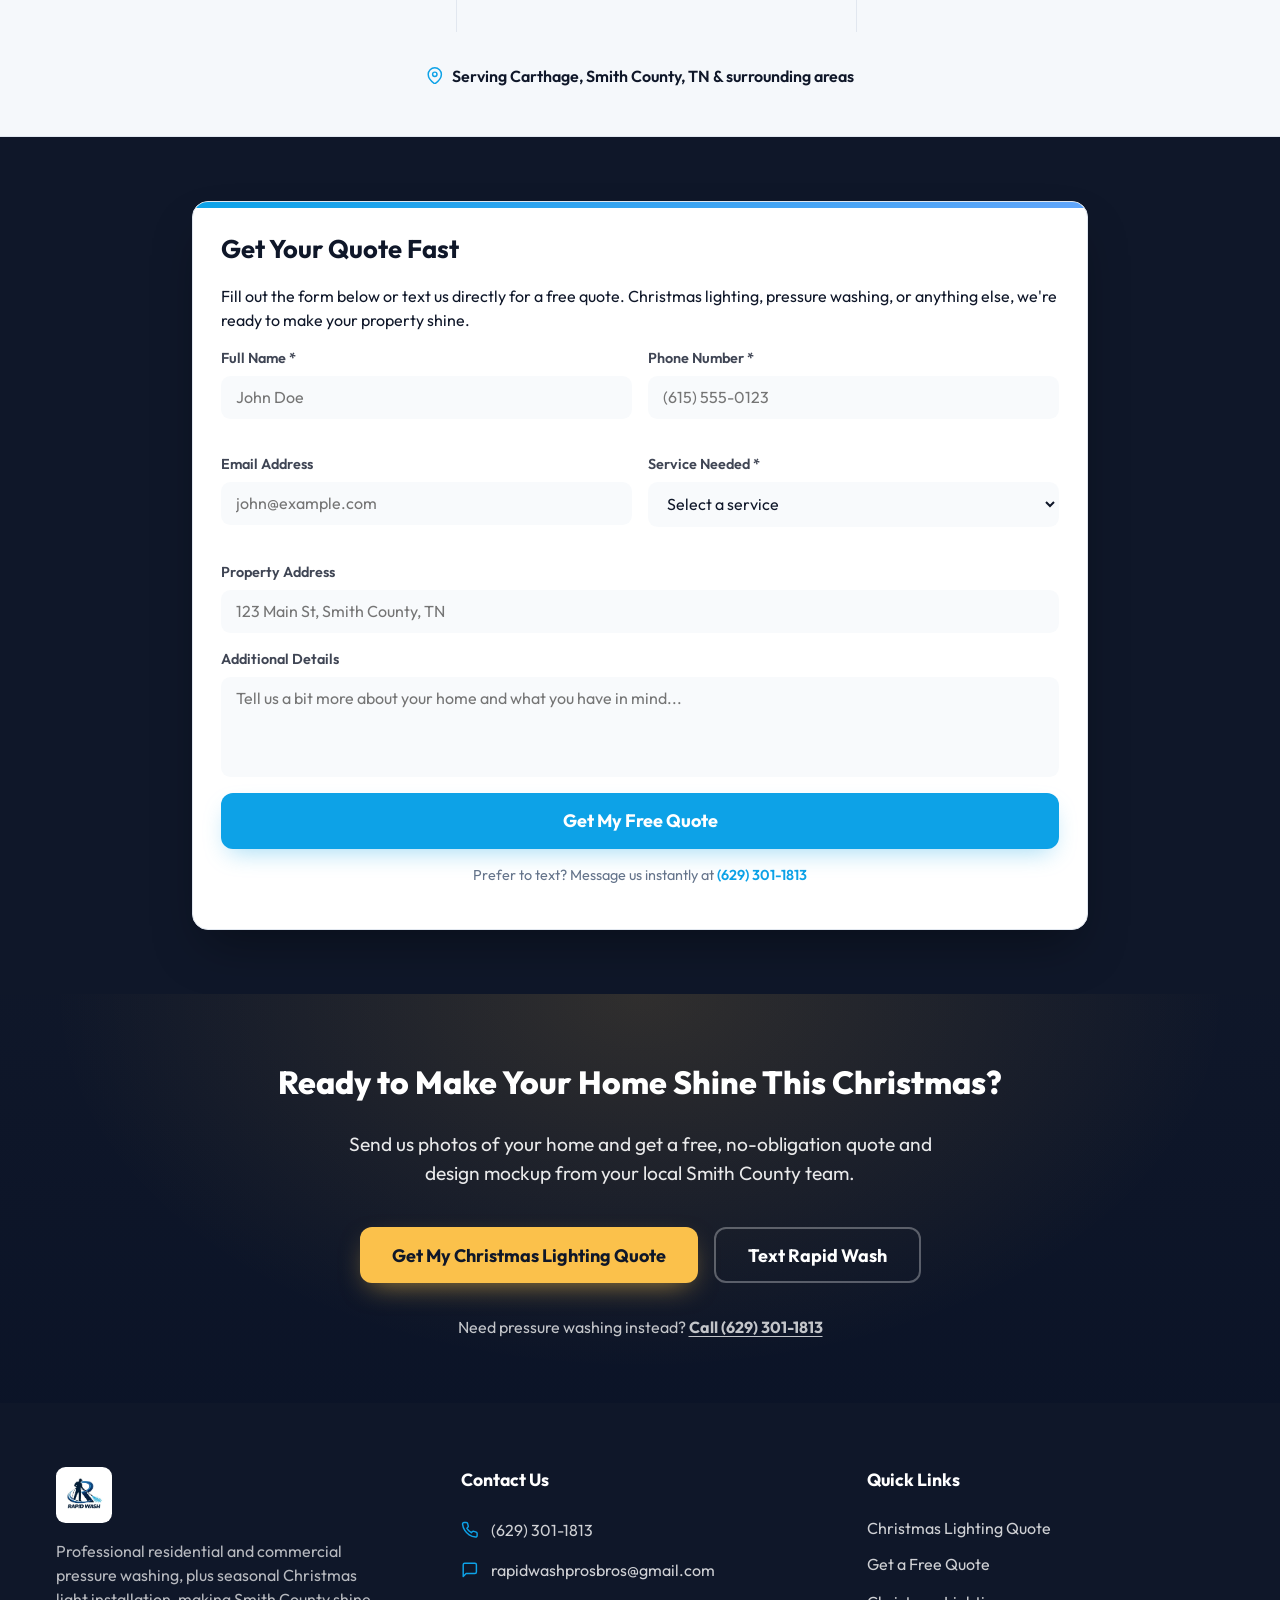
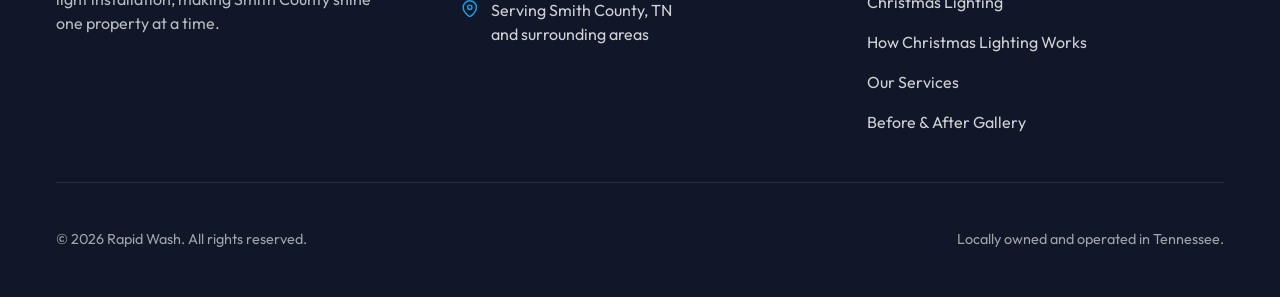
==== commit 2a52a1ec: "Final cleanup: remove old homepage, drop unverifiable claims - Delete "index (4).html" (old alternat" ====
--- a/index.html
+++ b/index.html
@@ -343,7 +343,7 @@
               <svg class="icon" viewBox="0 0 24 24"><path d="M12 22s8-4 8-10V5l-8-3-8 3v7c0 6 8 10 8 10z"/></svg>
             </div>
             <h3>Professional-Grade Equipment</h3>
-            <p>We use high-power washers and commercial surface cleaners that deliver a deeper, longer-lasting clean than consumer models.</p>
+            <p>We use professional pressure washers and surface-cleaning equipment for an even, consistent clean.</p>
           </div>
           <div class="feature-card">
             <div class="feature-icon">
@@ -368,7 +368,7 @@
       <div class="container">
         <div class="section-header">
           <h2>See The Difference</h2>
-          <p>Real results from homes right here in Smith County.</p>
+          <p>See what a thorough exterior cleaning can do.</p>
         </div>
 
         <div class="portfolio-pairs">
@@ -401,7 +401,7 @@
           </div>
         </div>
 
-        <h3 class="projects-title">Recent Projects</h3>
+        <h3 class="projects-title">More Examples</h3>
         <div class="projects-grid">
           <img src="assets/roof-gutters.jpg" alt="Technician cleaning roof" loading="lazy" />
           <img src="assets/patio-clean-1.jpg" alt="Clean patio" loading="lazy" />
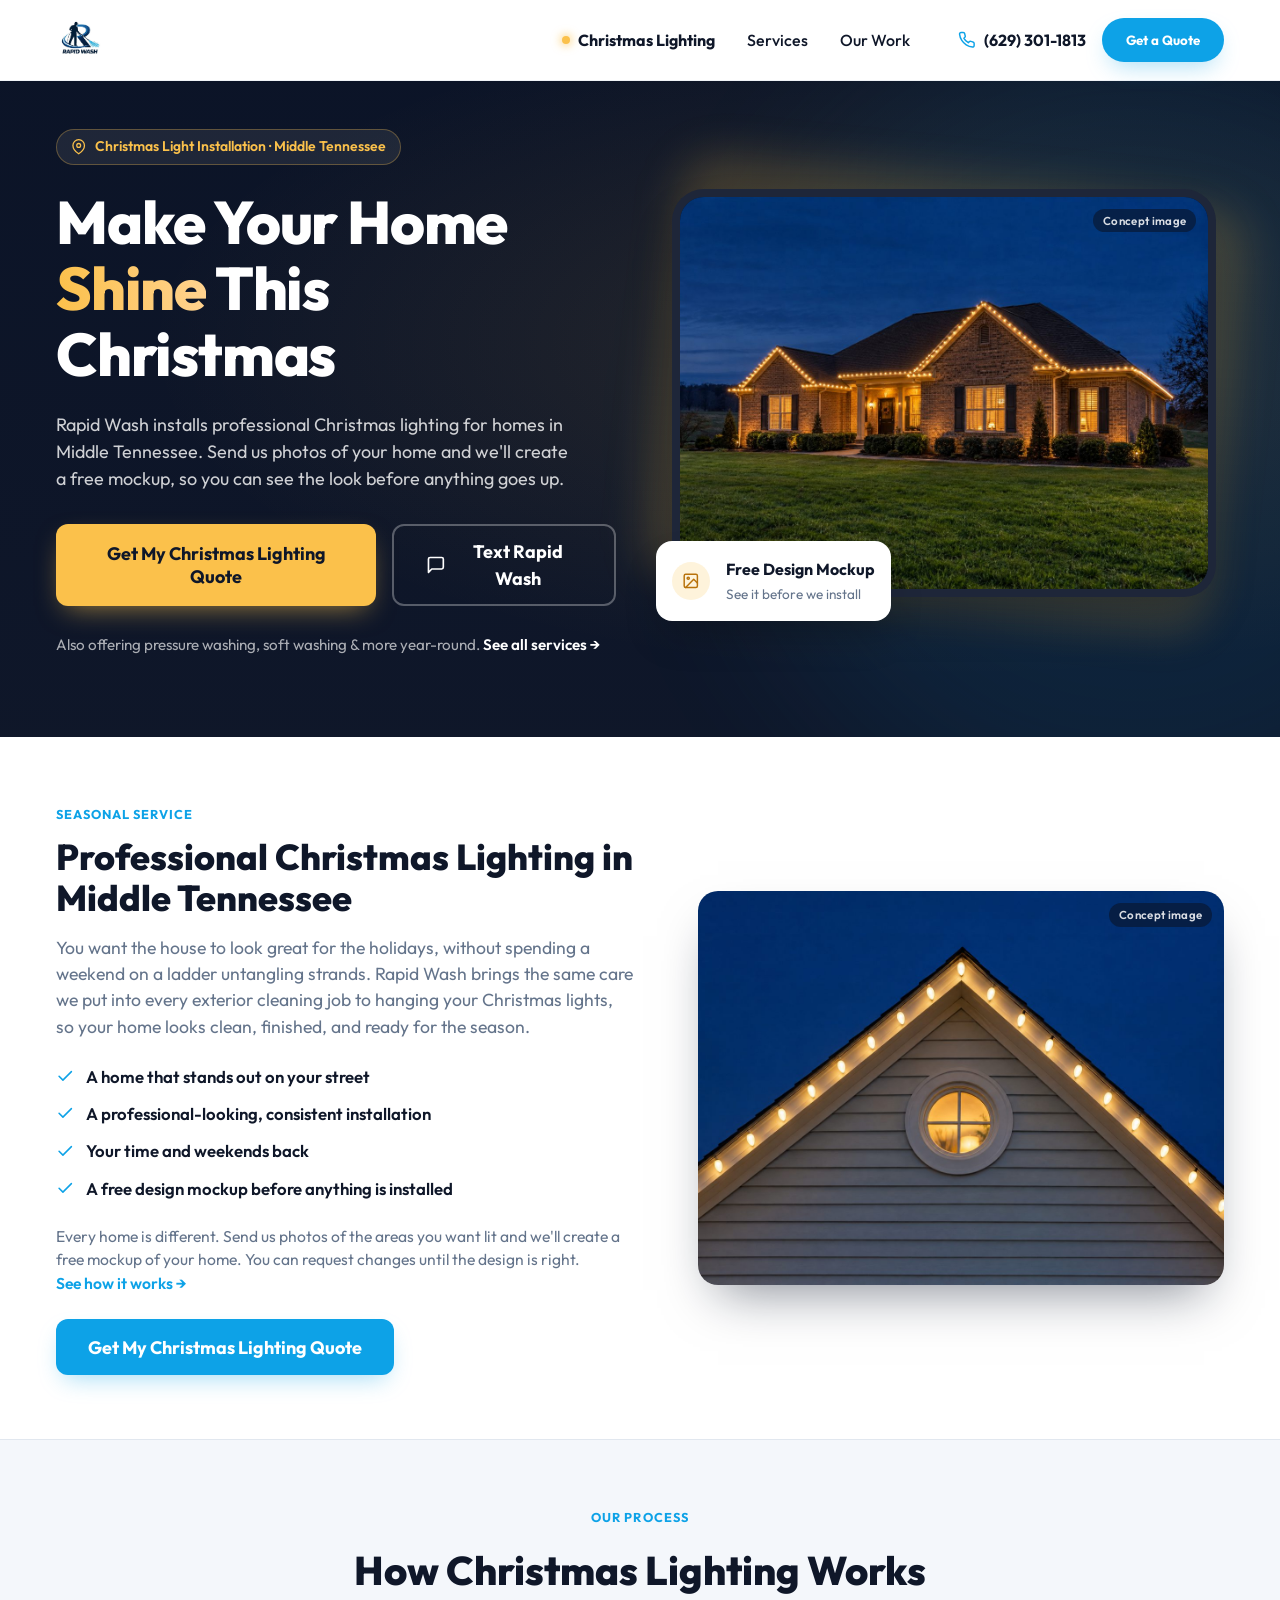
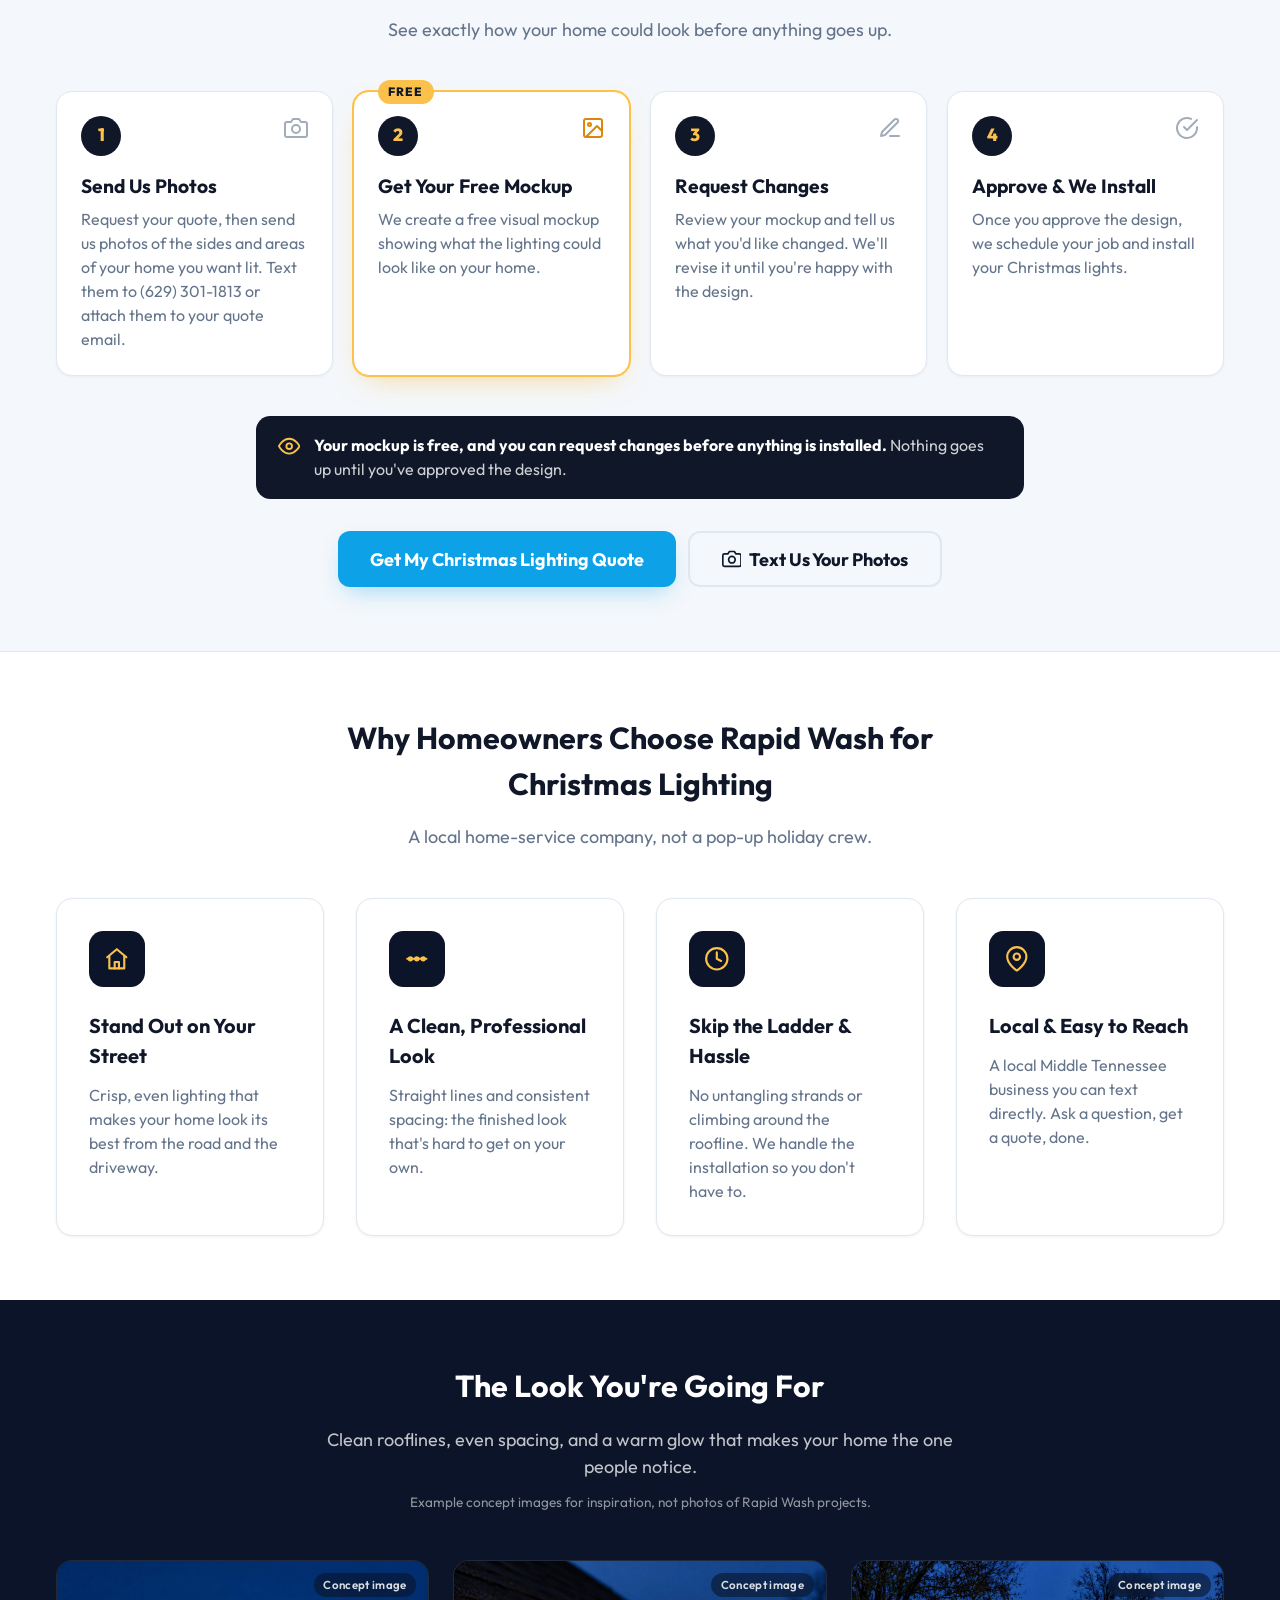
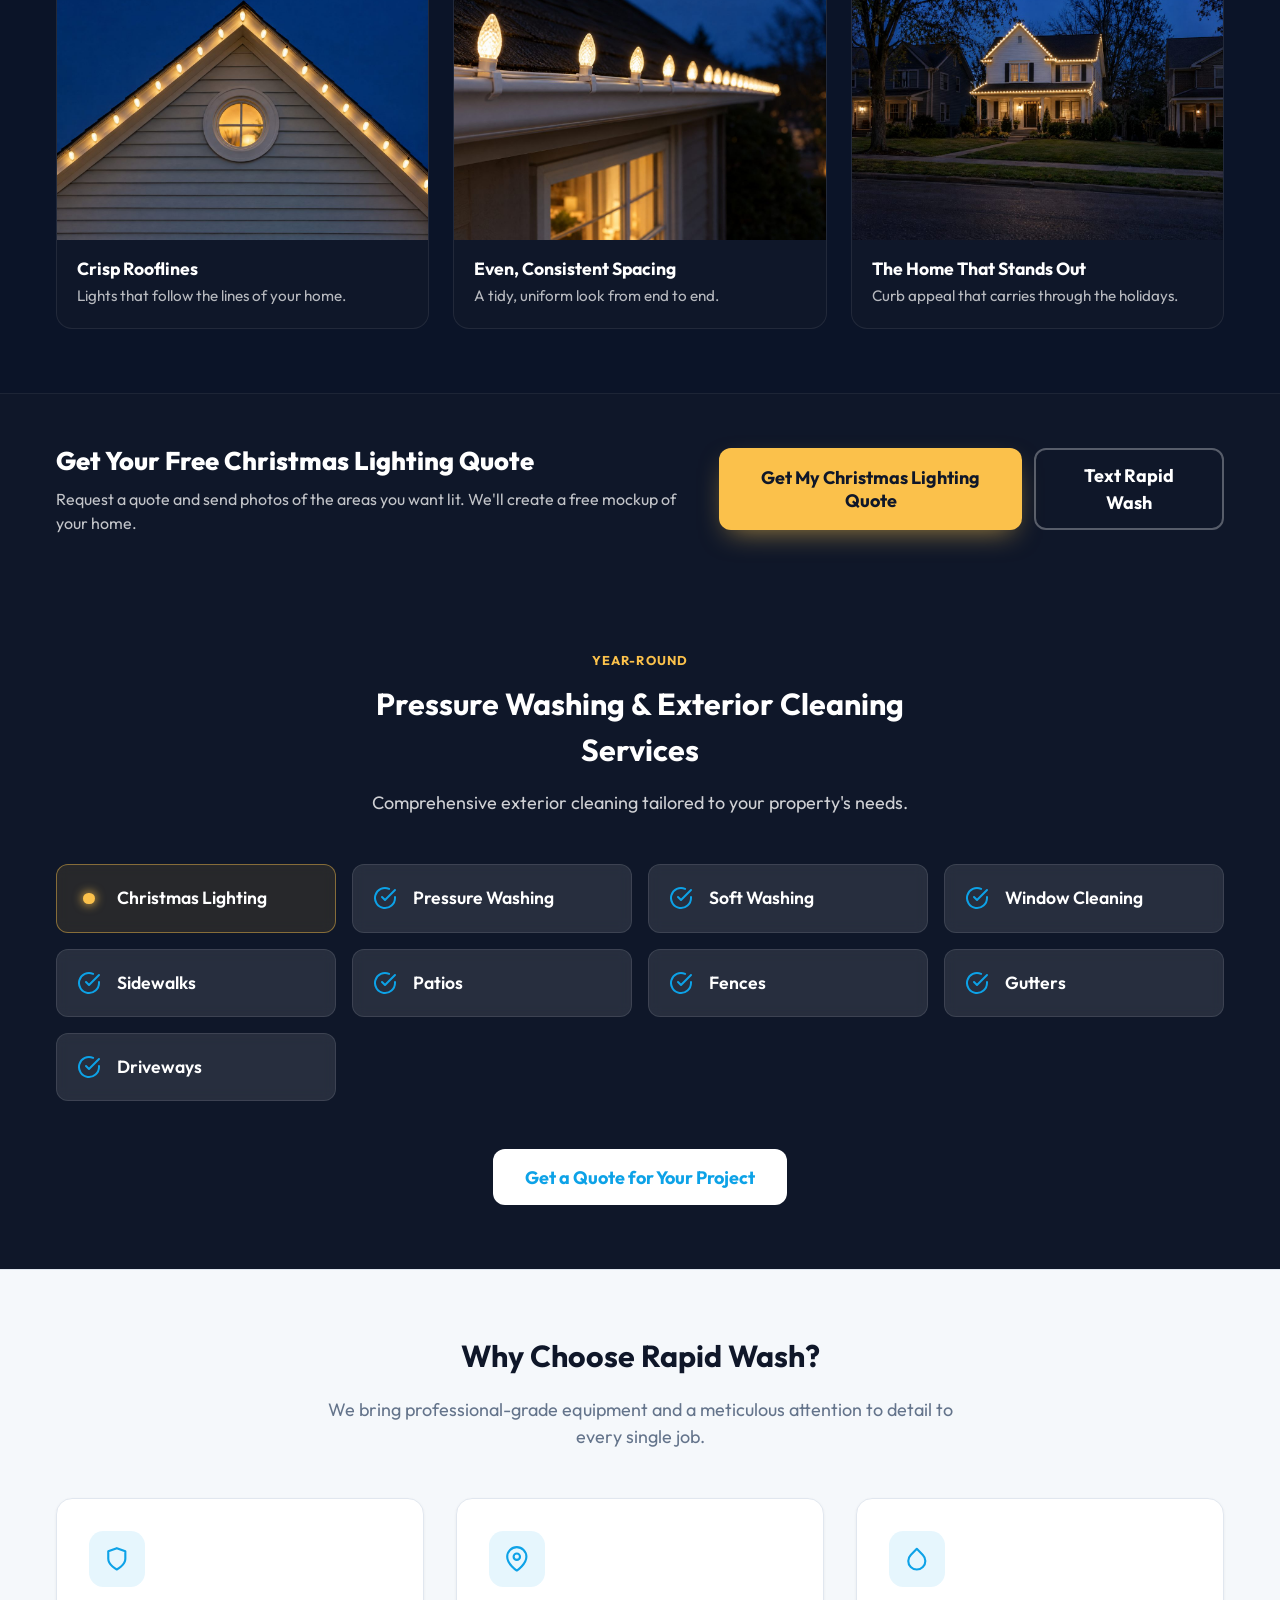
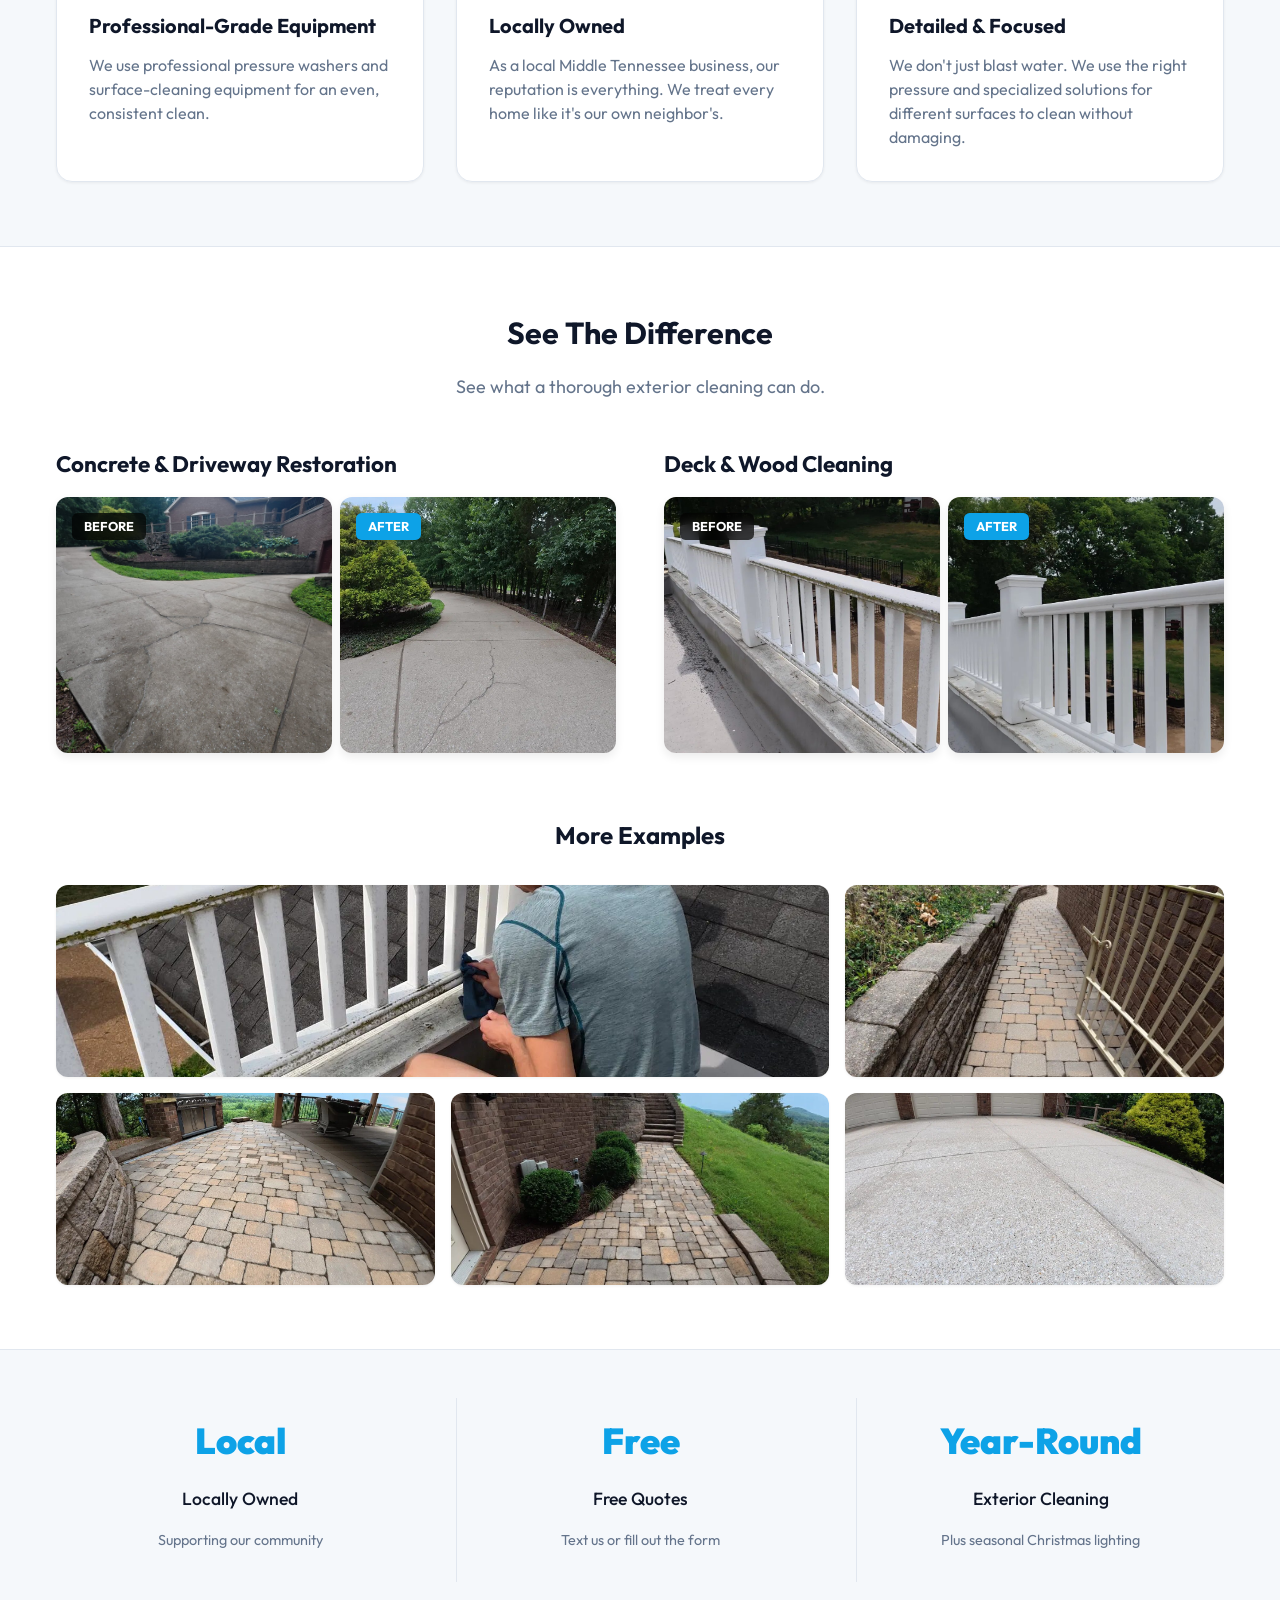
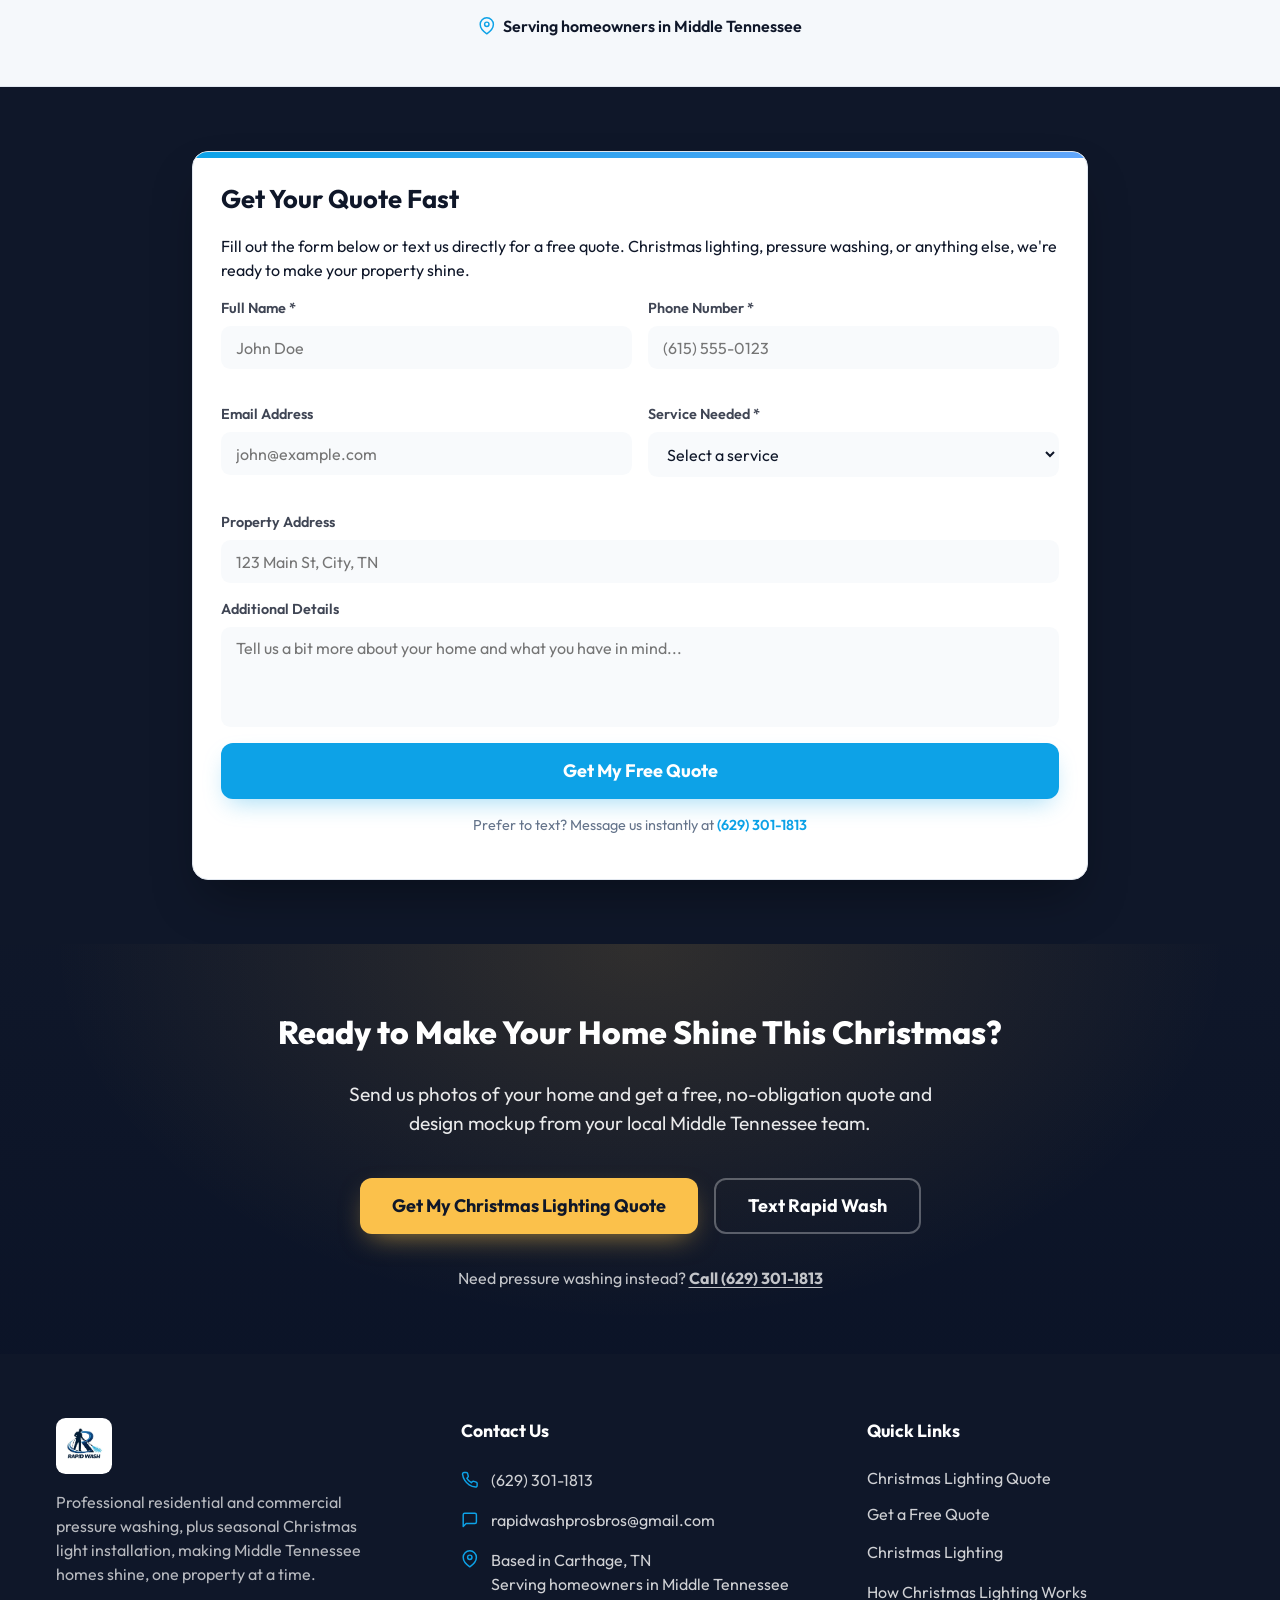
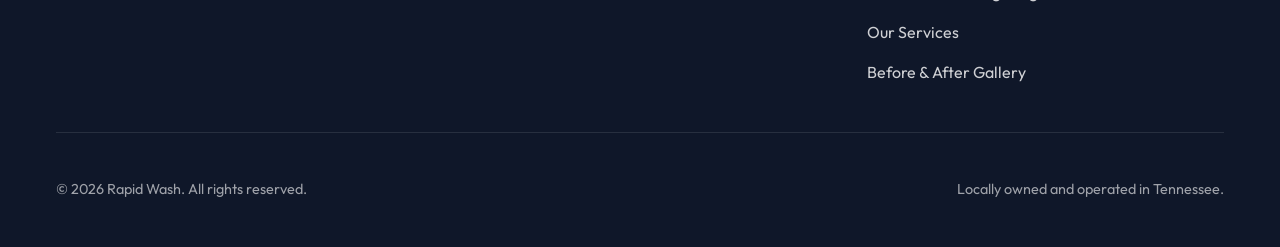
==== commit 164603e8: "Use Middle Tennessee as the primary customer-facing service area - Title, meta description, Open Gra" ====
--- a/index.html
+++ b/index.html
@@ -3,20 +3,20 @@
 <head>
   <meta charset="UTF-8" />
   <meta name="viewport" content="width=device-width, initial-scale=1.0" />
-  <title>Christmas Light Installation in Carthage &amp; Smith County, TN | Rapid Wash</title>
-  <meta name="description" content="Christmas light installation in Carthage &amp; Smith County, TN. Send photos and get a free design mockup and quote from Rapid Wash, your local pressure washing company." />
+  <title>Christmas Light Installation in Middle Tennessee | Rapid Wash</title>
+  <meta name="description" content="Christmas light installation in Middle Tennessee. Send photos for a free design mockup and quote from Rapid Wash, your local pressure washing company." />
   <meta name="robots" content="index, follow" />
-  <meta property="og:title" content="Christmas Light Installation in Carthage &amp; Smith County, TN | Rapid Wash" />
-  <meta property="og:description" content="Make your home shine this Christmas. Professional Christmas light installation in Smith County, TN, with a free design mockup of your home before anything is installed." />
+  <meta property="og:title" content="Christmas Light Installation in Middle Tennessee | Rapid Wash" />
+  <meta property="og:description" content="Make your home shine this Christmas. Professional Christmas lighting in Middle Tennessee, with a free design mockup of your home before anything is installed." />
   <meta property="og:type" content="website" />
   <meta property="og:image" content="opengraph.jpg" />
   <meta property="og:image:width" content="1200" />
   <meta property="og:image:height" content="630" />
-  <meta property="og:image:alt" content="Rapid Wash: Make Your Home Shine This Christmas. Christmas light installation in Carthage and Smith County, TN, shown with a labeled concept image of a lit home." />
+  <meta property="og:image:alt" content="Rapid Wash: Make Your Home Shine This Christmas. Christmas light installation in Middle Tennessee, shown with a labeled concept image of a lit home." />
   <meta name="twitter:image" content="opengraph.jpg" />
   <meta name="twitter:card" content="summary_large_image" />
-  <meta name="twitter:title" content="Christmas Light Installation in Carthage &amp; Smith County, TN | Rapid Wash" />
-  <meta name="twitter:description" content="Make your home shine this Christmas. Professional Christmas light installation in Smith County, TN, with a free design mockup of your home before anything is installed." />
+  <meta name="twitter:title" content="Christmas Light Installation in Middle Tennessee | Rapid Wash" />
+  <meta name="twitter:description" content="Make your home shine this Christmas. Professional Christmas lighting in Middle Tennessee, with a free design mockup of your home before anything is installed." />
   <link rel="icon" type="image/svg+xml" href="favicon.svg" />
   <link rel="apple-touch-icon" href="apple-touch-icon.png" />
   <link rel="preconnect" href="https://fonts.googleapis.com">
@@ -95,13 +95,13 @@
         <div class="hero-copy">
           <div class="eyebrow">
             <svg class="icon" viewBox="0 0 24 24"><path d="M21 10c0 7-9 13-9 13s-9-6-9-13a9 9 0 0 1 18 0z"/><circle cx="12" cy="10" r="3"/></svg>
-            Christmas Light Installation &middot; Carthage &amp; Smith County, TN
+            Christmas Light Installation &middot; Middle Tennessee
           </div>
 
           <h1>Make Your Home <span class="accent">Shine</span> This Christmas</h1>
 
           <p class="hero-sub">
-            Rapid Wash installs professional Christmas lighting for homes across Carthage and Smith County. Send us photos of your home and we'll create a free mockup, so you can see the look before anything goes up.
+            Rapid Wash installs professional Christmas lighting for homes in Middle Tennessee. Send us photos of your home and we'll create a free mockup, so you can see the look before anything goes up.
           </p>
 
           <div class="hero-actions">
@@ -113,7 +113,7 @@
           </div>
 
           <p class="hero-also">
-            Also serving Smith County year-round with pressure washing, soft washing &amp; more.
+            Also offering pressure washing, soft washing &amp; more year-round.
             <a href="#services">See all services &rarr;</a>
           </p>
         </div>
@@ -141,7 +141,7 @@
       <div class="container split">
         <div class="split-copy">
           <span class="kicker">Seasonal Service</span>
-          <h2>Professional Christmas Light Installation in Smith County</h2>
+          <h2>Professional Christmas Lighting in Middle Tennessee</h2>
           <p>
             You want the house to look great for the holidays, without spending a weekend on a ladder untangling strands. Rapid Wash brings the same care we put into every exterior cleaning job to hanging your Christmas lights, so your home looks clean, finished, and ready for the season.
           </p>
@@ -252,7 +252,7 @@
               <svg class="icon" viewBox="0 0 24 24"><path d="M21 10c0 7-9 13-9 13s-9-6-9-13a9 9 0 0 1 18 0z"/><circle cx="12" cy="10" r="3"/></svg>
             </div>
             <h3>Local &amp; Easy to Reach</h3>
-            <p>A Smith County business you can text directly. Ask a question, get a quote, done.</p>
+            <p>A local Middle Tennessee business you can text directly. Ask a question, get a quote, done.</p>
           </div>
         </div>
       </div>
@@ -350,7 +350,7 @@
               <svg class="icon" viewBox="0 0 24 24"><path d="M21 10c0 7-9 13-9 13s-9-6-9-13a9 9 0 0 1 18 0z"/><circle cx="12" cy="10" r="3"/></svg>
             </div>
             <h3>Locally Owned</h3>
-            <p>As a local Smith County business, our reputation is everything. We treat every home like it's our own neighbor's.</p>
+            <p>As a local Middle Tennessee business, our reputation is everything. We treat every home like it's our own neighbor's.</p>
           </div>
           <div class="feature-card">
             <div class="feature-icon">
@@ -434,7 +434,7 @@
         </div>
         <p class="service-area">
           <svg class="icon" viewBox="0 0 24 24"><path d="M21 10c0 7-9 13-9 13s-9-6-9-13a9 9 0 0 1 18 0z"/><circle cx="12" cy="10" r="3"/></svg>
-          Serving Carthage, Smith County, TN &amp; surrounding areas
+          Serving homeowners in Middle Tennessee
         </p>
       </div>
     </section>
@@ -492,7 +492,7 @@
 
             <div class="form-field" style="margin-bottom: 1rem;">
               <label for="address">Property Address</label>
-              <input type="text" id="address" name="address" placeholder="123 Main St, Smith County, TN" autocomplete="street-address" />
+              <input type="text" id="address" name="address" placeholder="123 Main St, City, TN" autocomplete="street-address" />
             </div>
 
             <div class="form-field" style="margin-bottom: 1rem;">
@@ -527,7 +527,7 @@
     <section class="cta-section cta-seasonal">
       <div class="container">
         <h2>Ready to Make Your Home Shine This Christmas?</h2>
-        <p>Send us photos of your home and get a free, no-obligation quote and design mockup from your local Smith County team.</p>
+        <p>Send us photos of your home and get a free, no-obligation quote and design mockup from your local Middle Tennessee team.</p>
         <div class="cta-actions">
           <button class="btn btn-glow btn-lg" data-scroll-quote data-service="Christmas Lighting">Get My Christmas Lighting Quote</button>
           <a href="sms:6293011813" class="btn btn-ghost-white btn-lg">Text Rapid Wash</a>
@@ -552,7 +552,7 @@
       <div class="footer-grid">
         <div class="footer-brand">
           <img src="assets/logo.jpg" alt="Rapid Wash Logo" />
-          <p>Professional residential and commercial pressure washing, plus seasonal Christmas light installation, making Smith County shine one property at a time.</p>
+          <p>Professional residential and commercial pressure washing, plus seasonal Christmas light installation, making Middle Tennessee homes shine, one property at a time.</p>
         </div>
 
         <div>
@@ -572,7 +572,7 @@
             </li>
             <li>
               <svg class="icon" viewBox="0 0 24 24" style="margin-top: 2px;"><path d="M21 10c0 7-9 13-9 13s-9-6-9-13a9 9 0 0 1 18 0z"/><circle cx="12" cy="10" r="3"/></svg>
-              <span>Serving Smith County, TN<br />and surrounding areas</span>
+              <span>Based in Carthage, TN<br />Serving homeowners in Middle Tennessee</span>
             </li>
           </ul>
         </div>
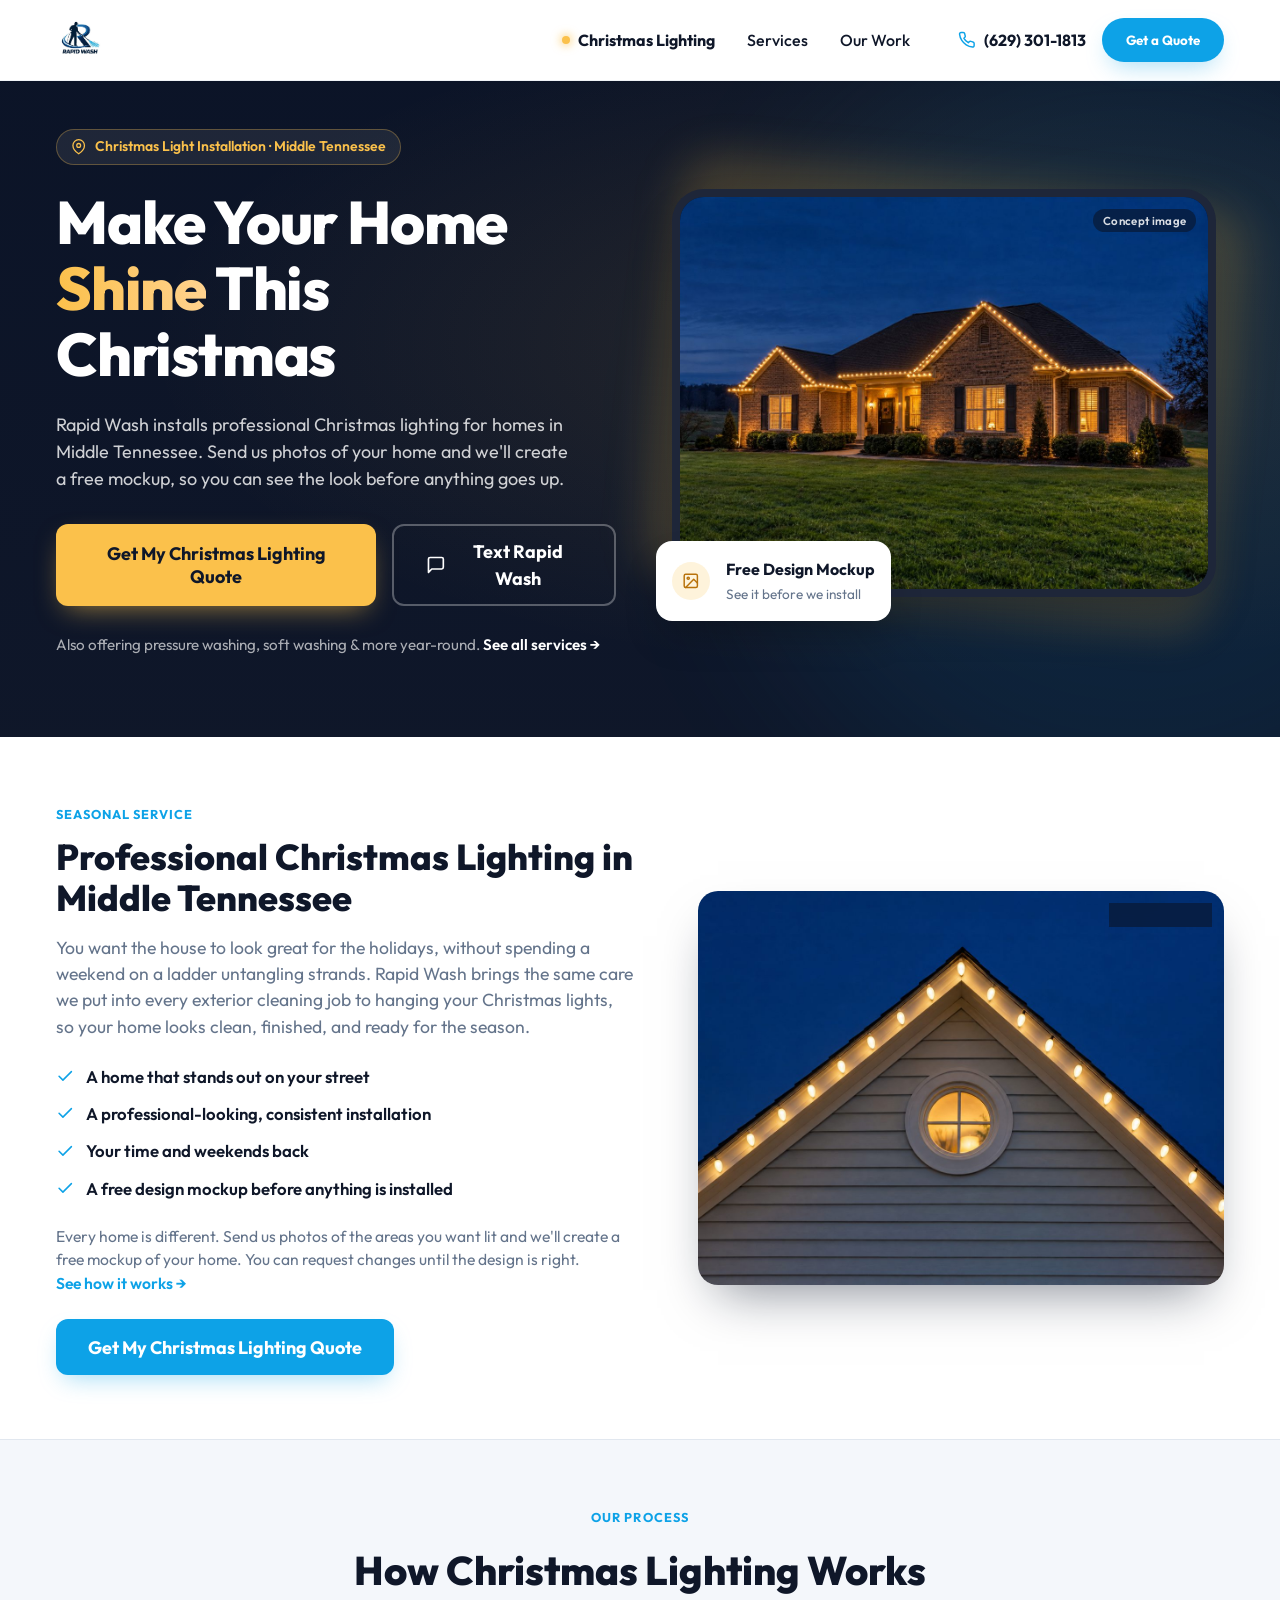
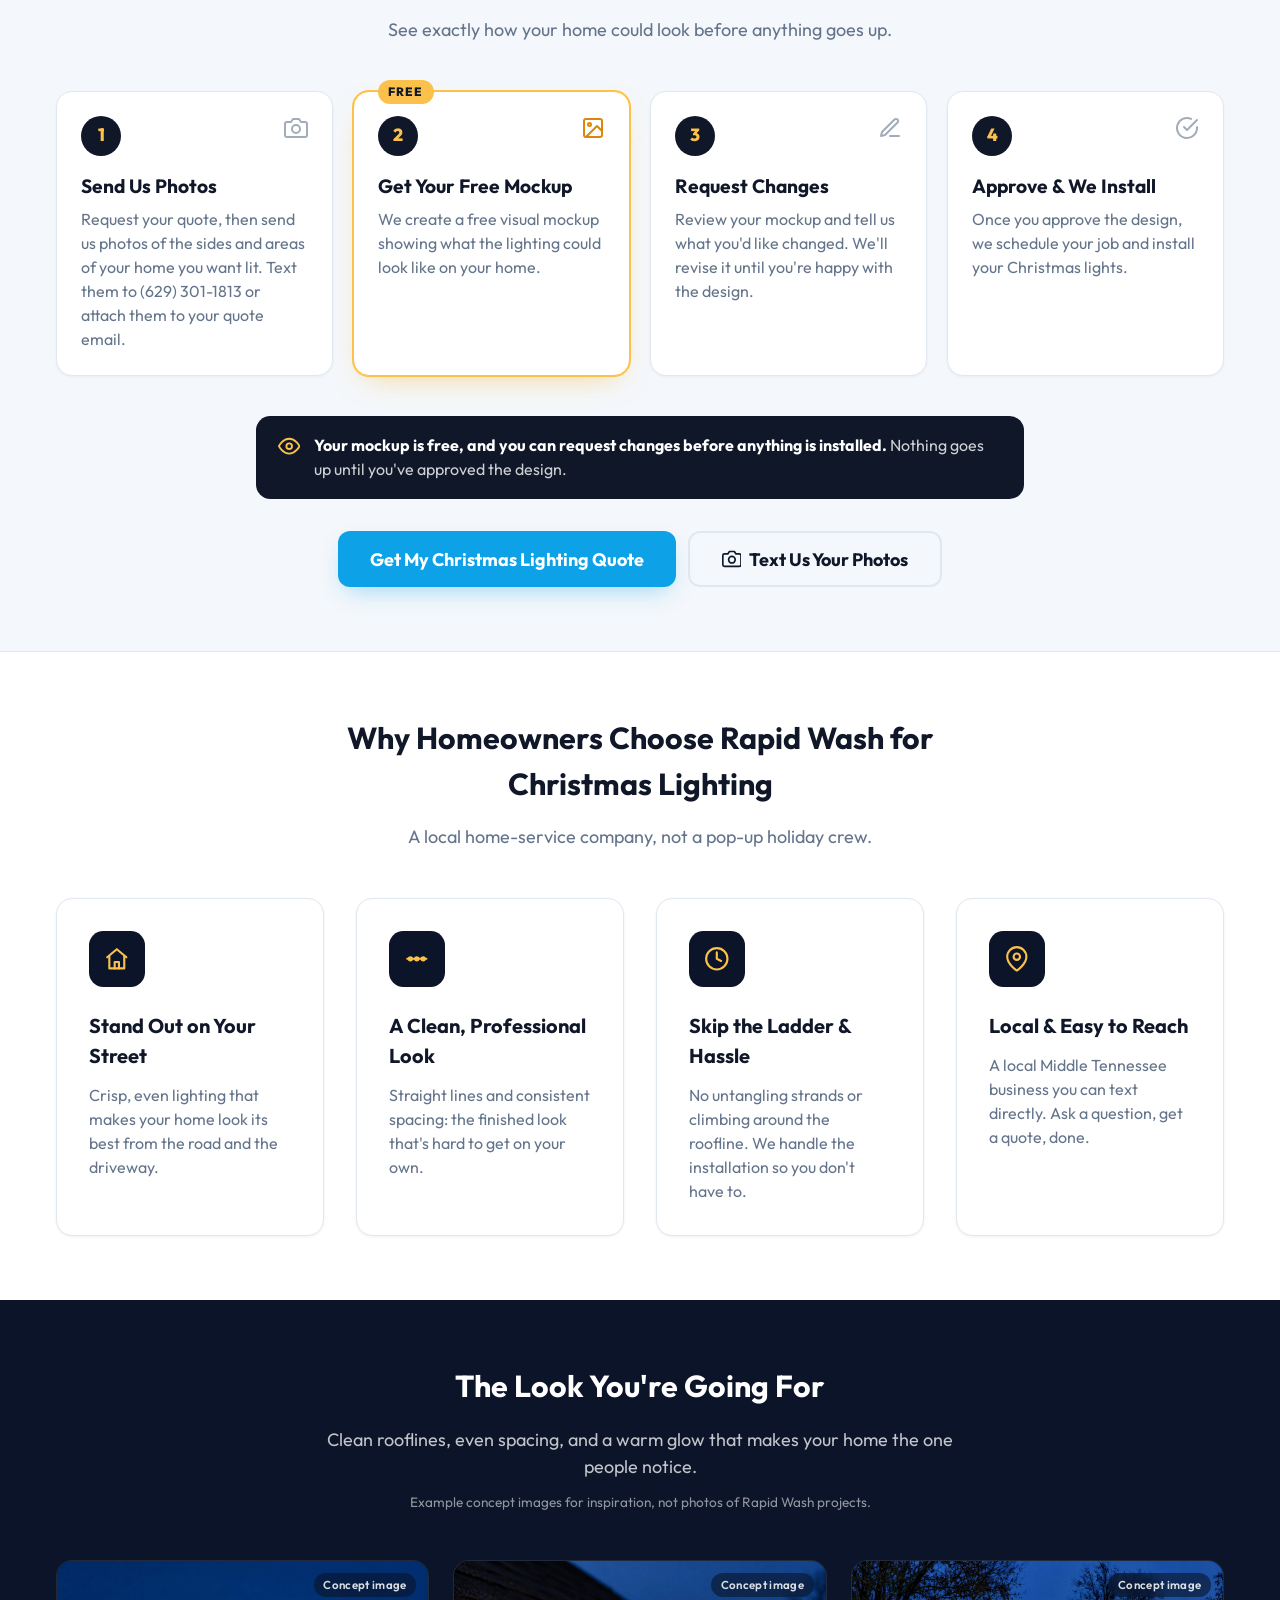
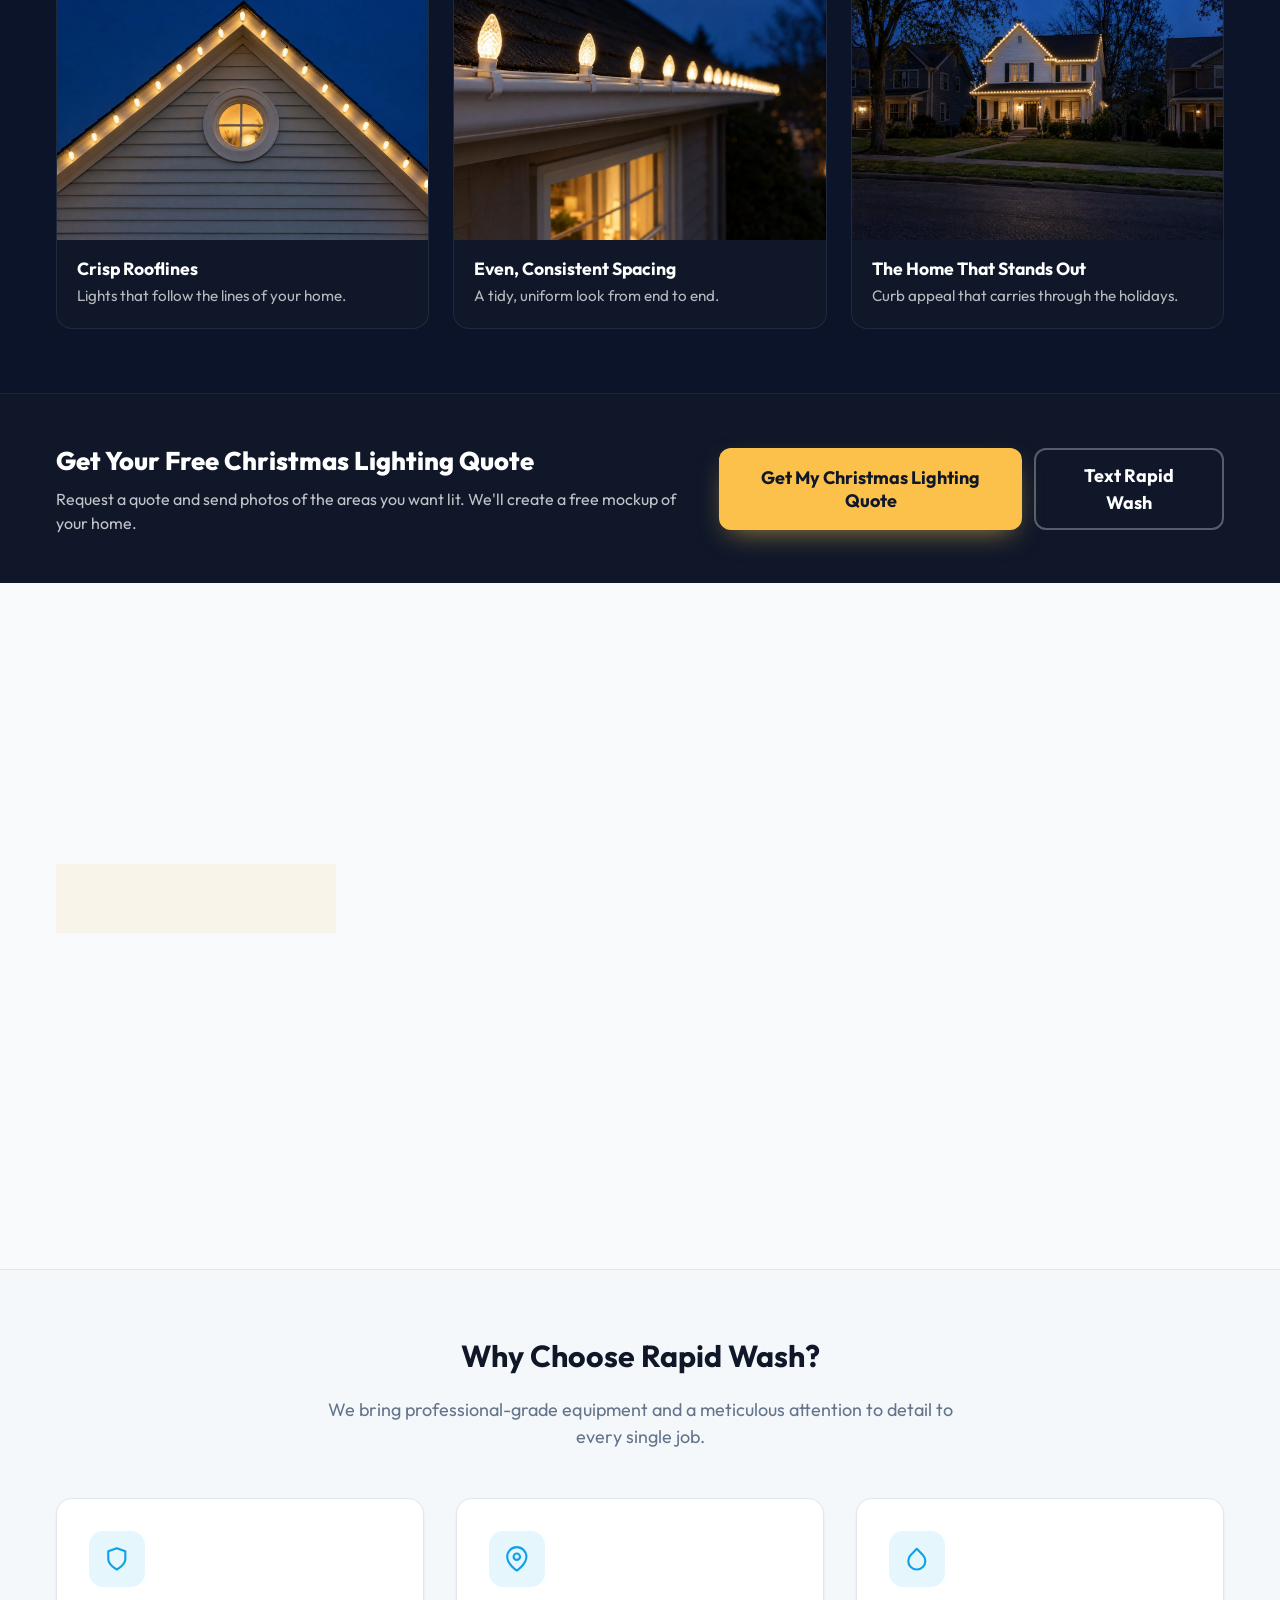
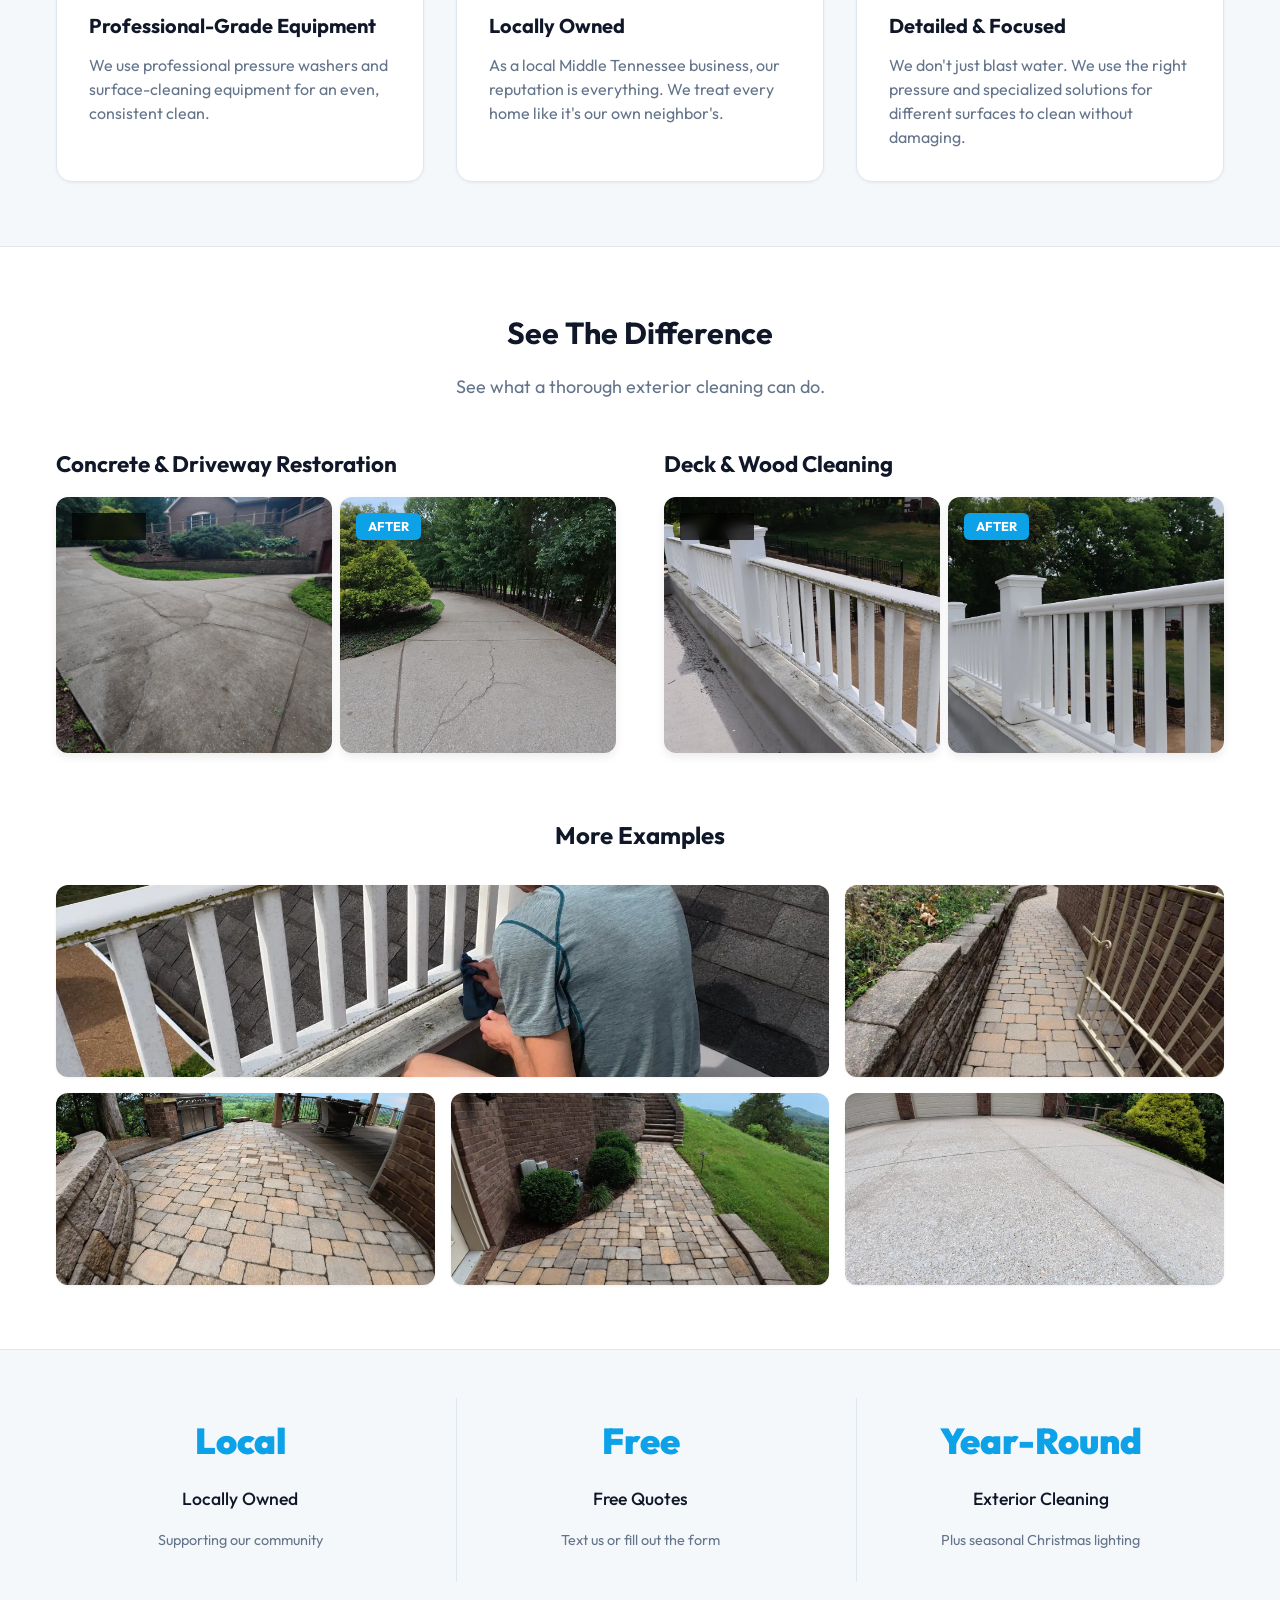
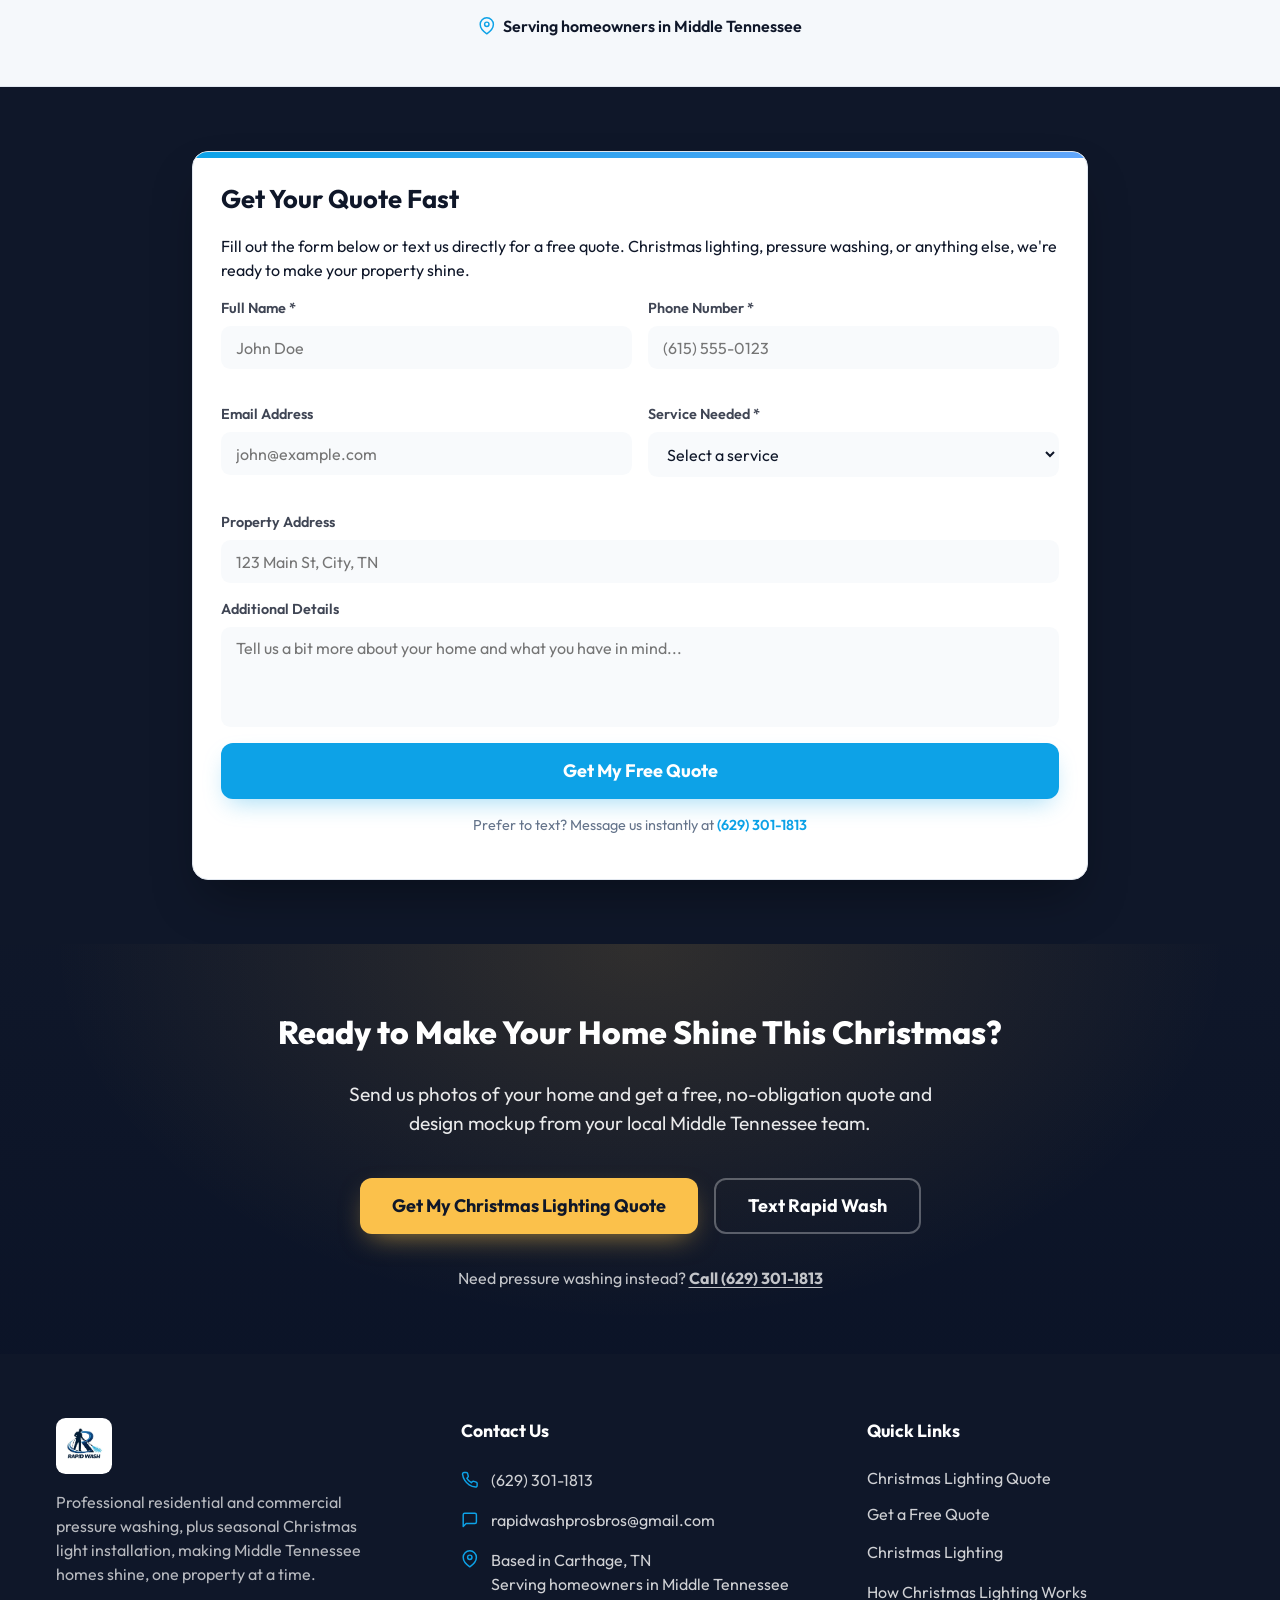
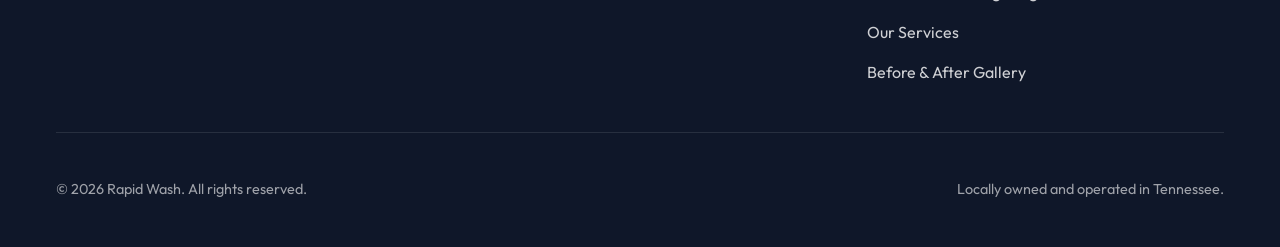
==== commit 5c4024cd: "Production setup for rapidwash.us - Add CNAME (rapidwash.us) for GitHub Pages custom domain - Absolu" ====
--- a/index.html
+++ b/index.html
@@ -9,11 +9,12 @@
   <meta property="og:title" content="Christmas Light Installation in Middle Tennessee | Rapid Wash" />
   <meta property="og:description" content="Make your home shine this Christmas. Professional Christmas lighting in Middle Tennessee, with a free design mockup of your home before anything is installed." />
   <meta property="og:type" content="website" />
-  <meta property="og:image" content="opengraph.jpg" />
+  <meta property="og:url" content="https://rapidwash.us/" />
+  <meta property="og:image" content="https://rapidwash.us/opengraph.jpg" />
   <meta property="og:image:width" content="1200" />
   <meta property="og:image:height" content="630" />
   <meta property="og:image:alt" content="Rapid Wash: Make Your Home Shine This Christmas. Christmas light installation in Middle Tennessee, shown with a labeled concept image of a lit home." />
-  <meta name="twitter:image" content="opengraph.jpg" />
+  <meta name="twitter:image" content="https://rapidwash.us/opengraph.jpg" />
   <meta name="twitter:card" content="summary_large_image" />
   <meta name="twitter:title" content="Christmas Light Installation in Middle Tennessee | Rapid Wash" />
   <meta name="twitter:description" content="Make your home shine this Christmas. Professional Christmas lighting in Middle Tennessee, with a free design mockup of your home before anything is installed." />
